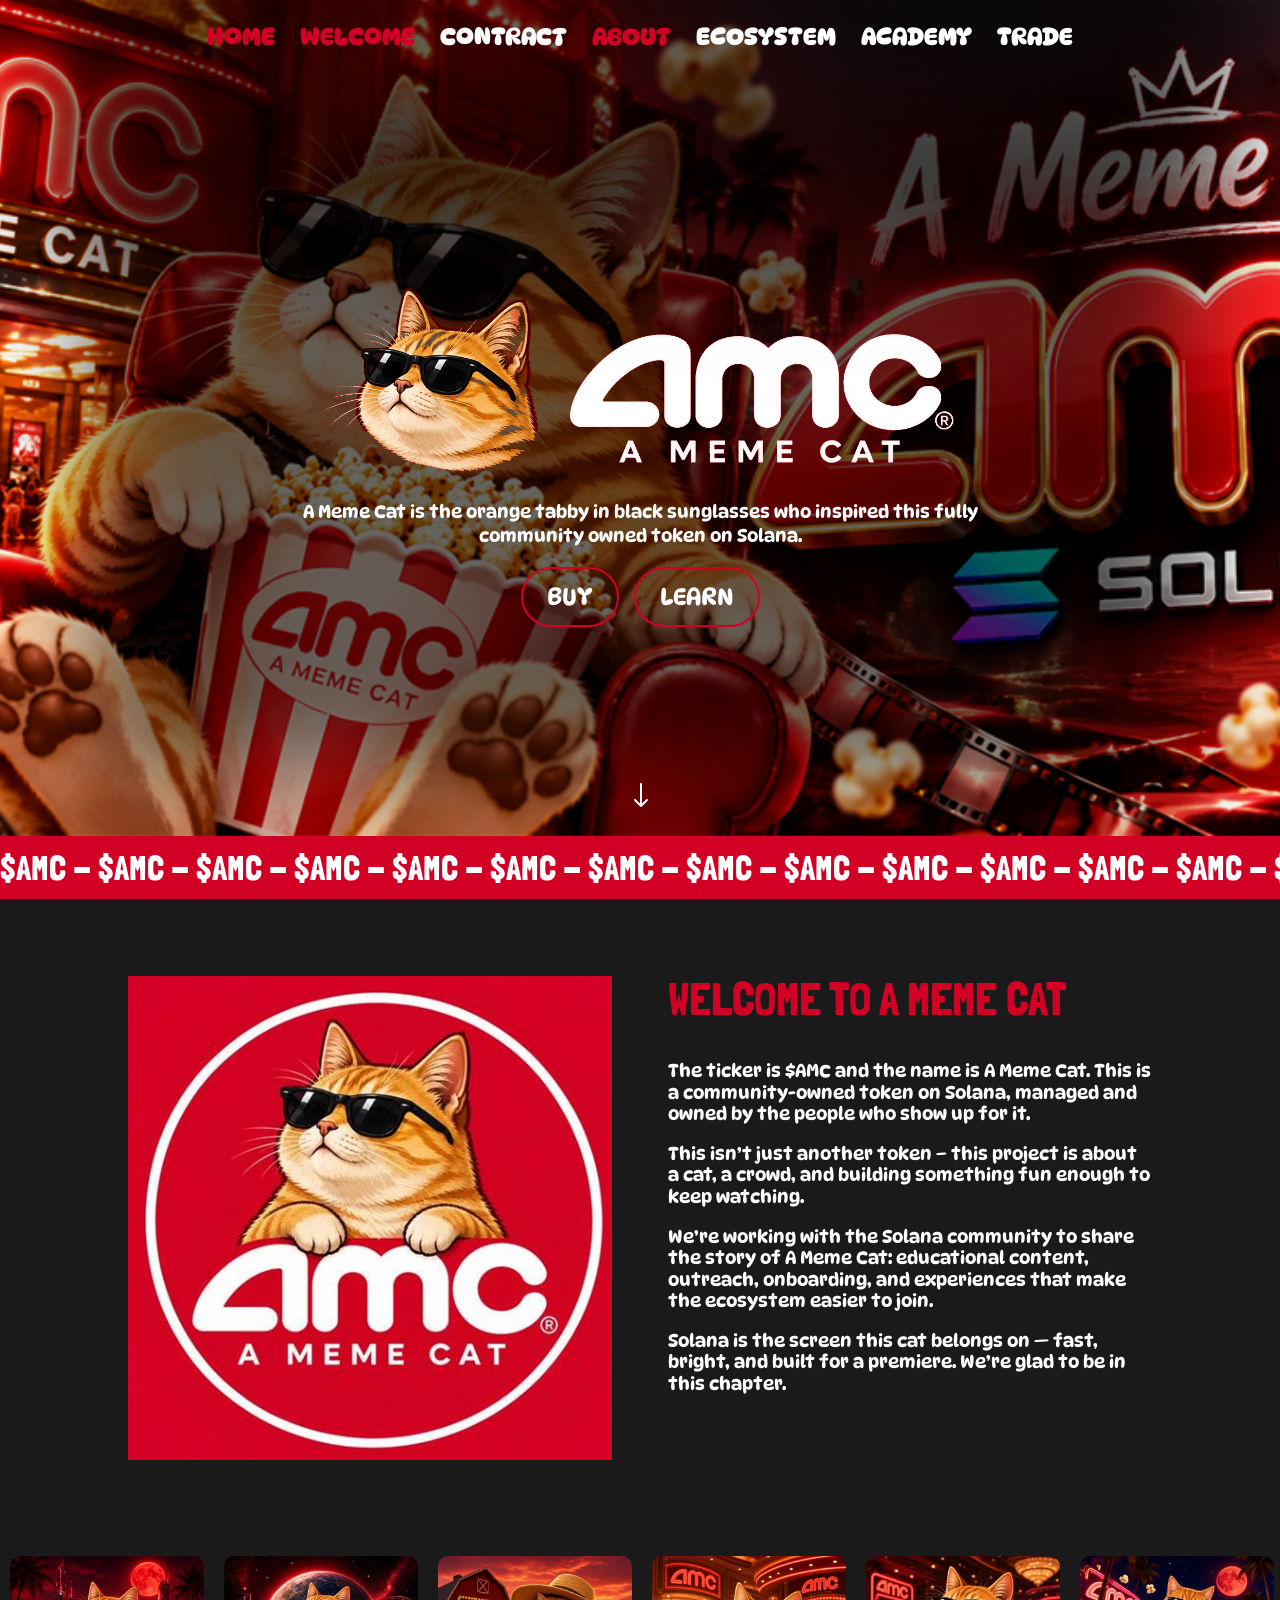
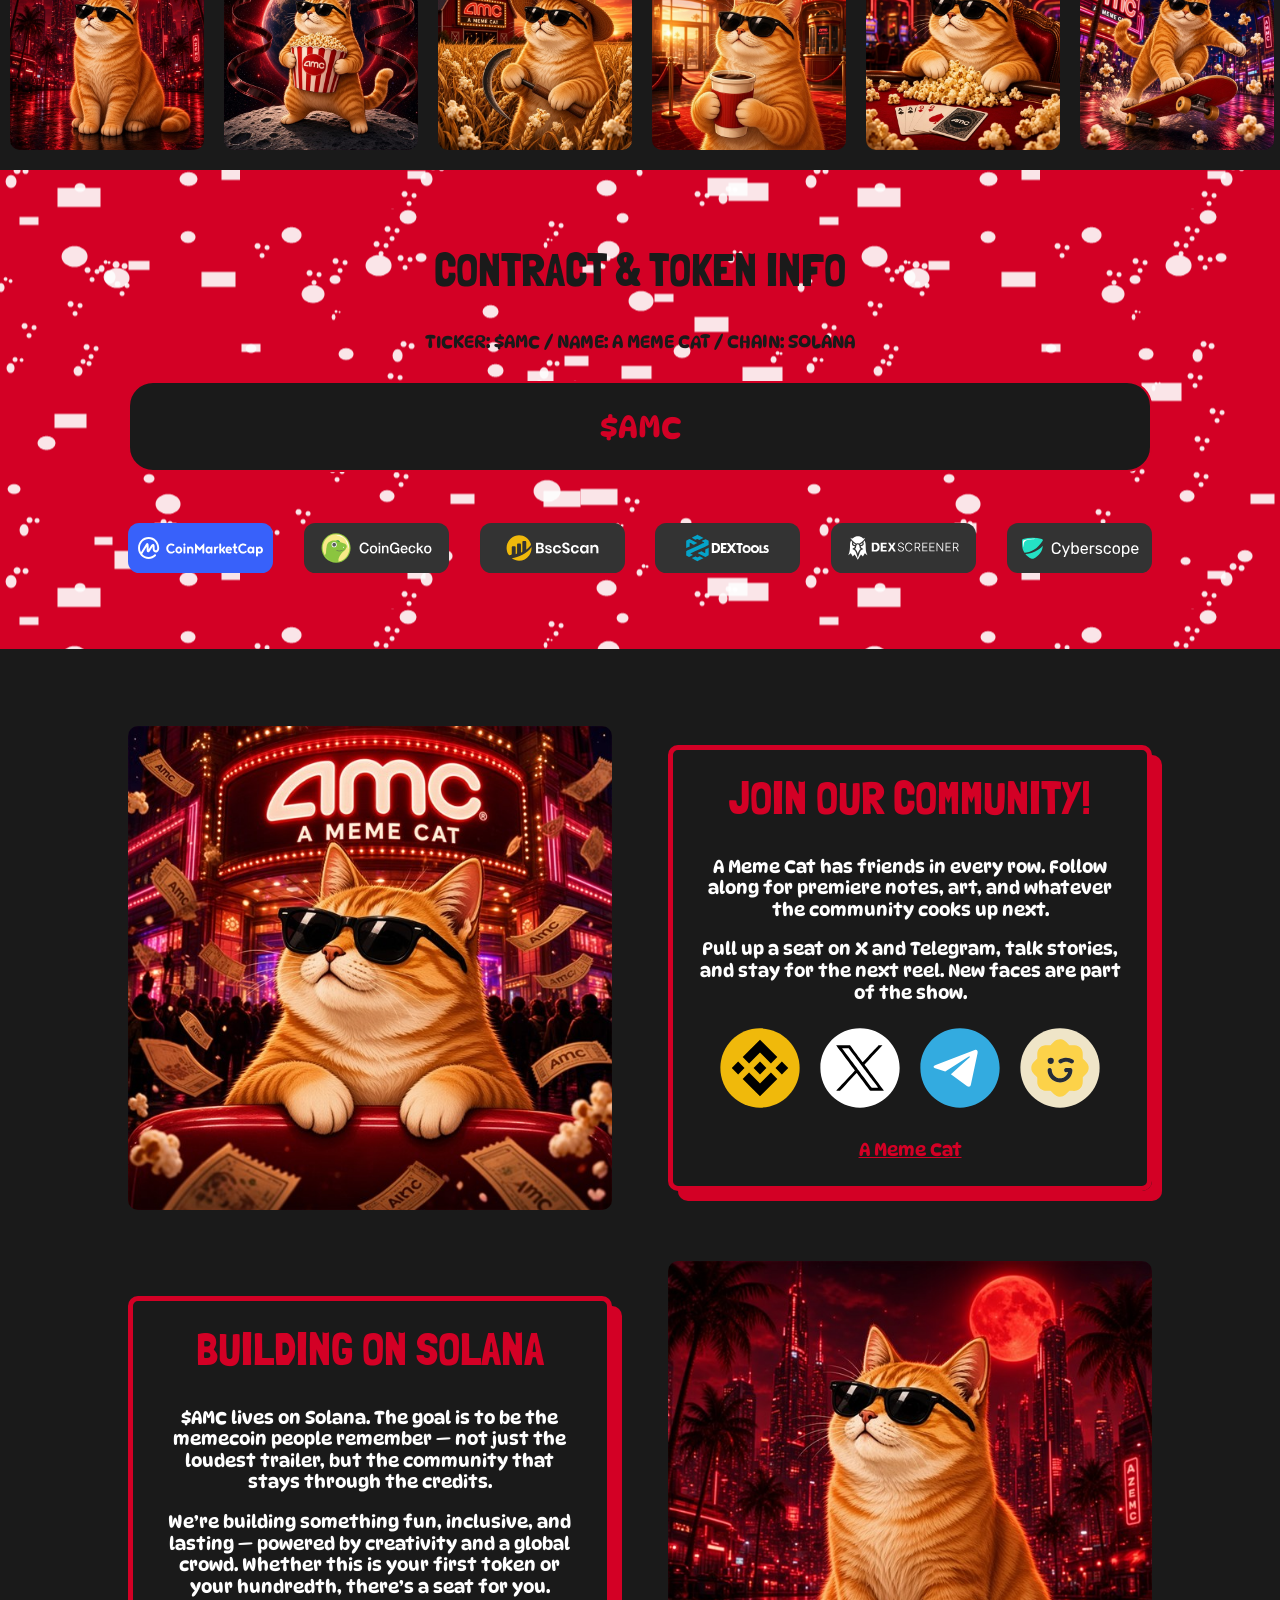
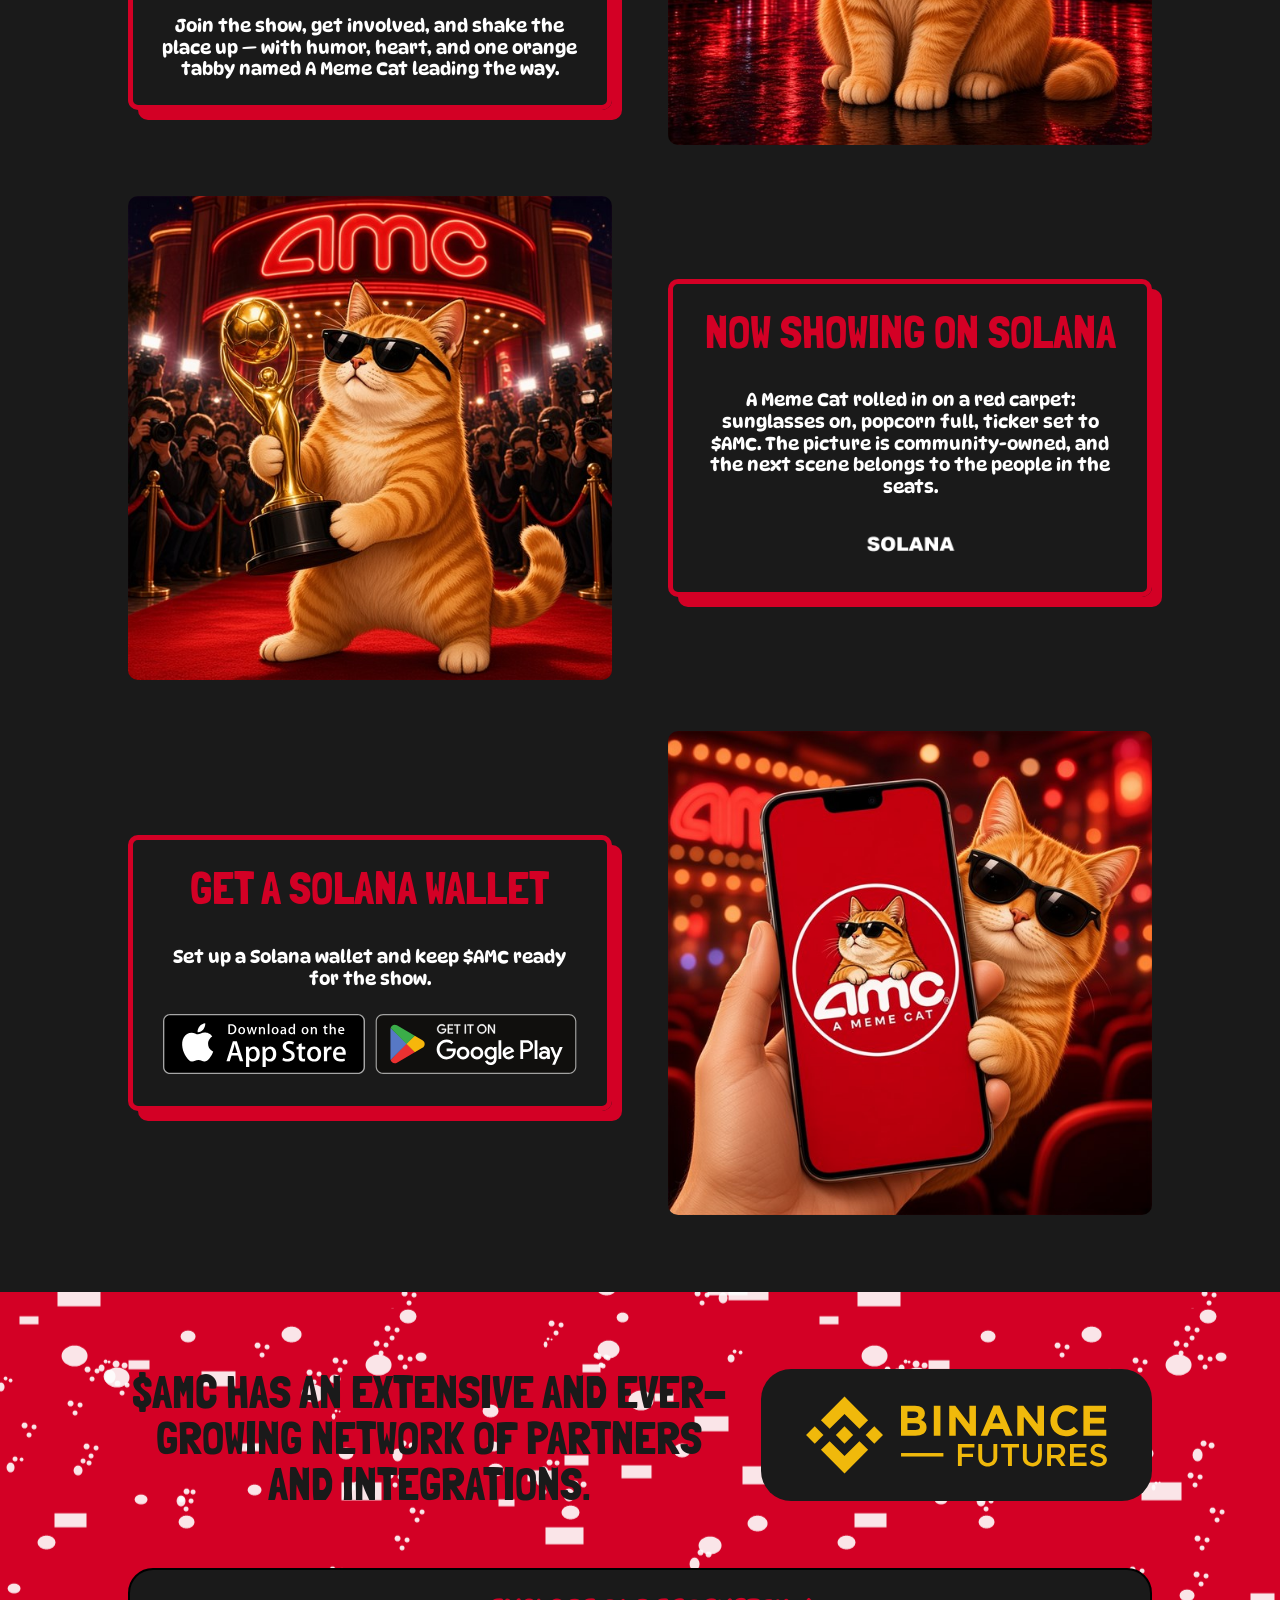
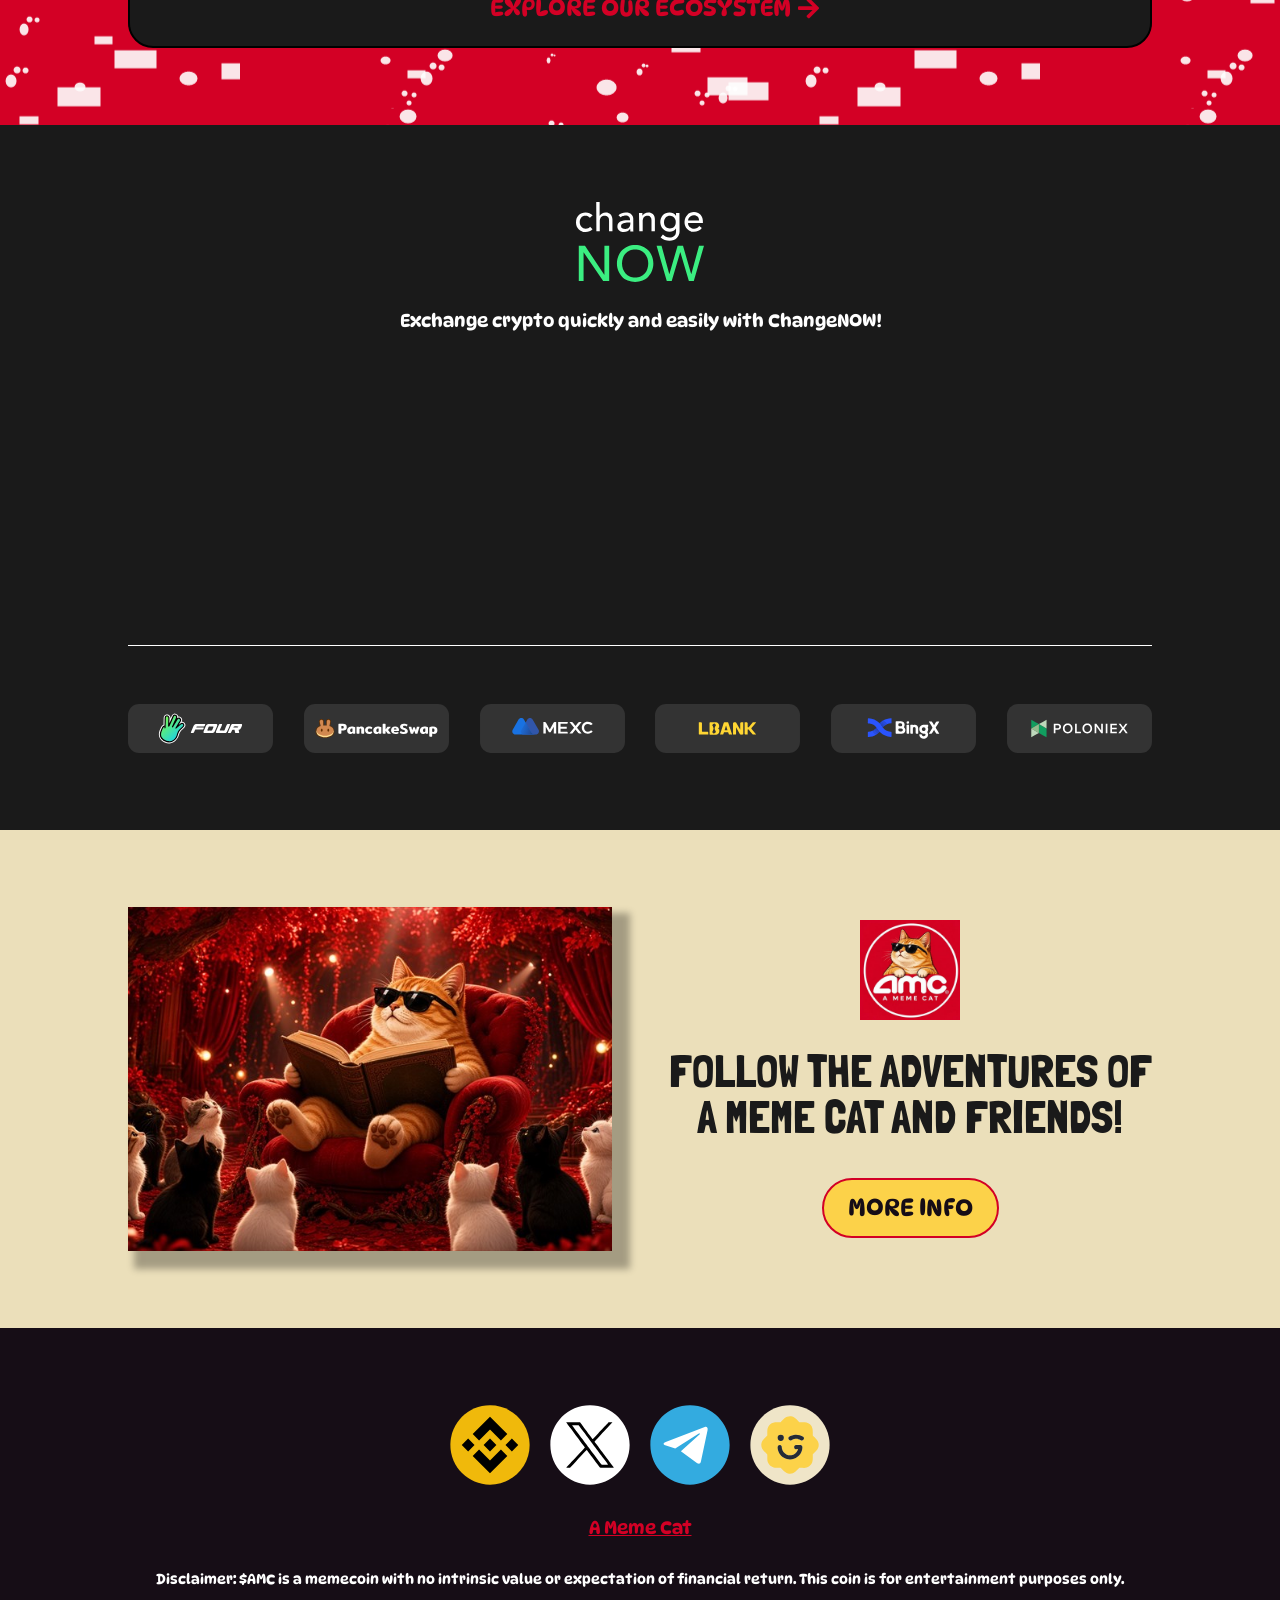
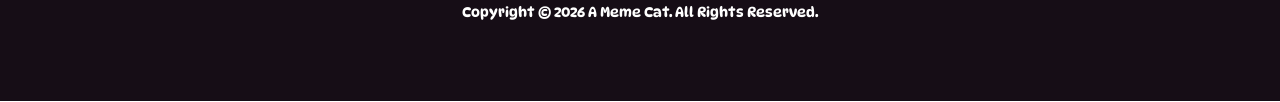
==== index.html @ ebb937b4 "init" ====
<!DOCTYPE html>
<html lang="en-US">
<head>
	<meta charset="UTF-8" />
<meta http-equiv="X-UA-Compatible" content="IE=edge">
	<link rel="pingback" href="https://firstbroccoli.com/xmlrpc.php" />

	<script type="text/javascript">
		document.documentElement.className = 'js';
	</script>
	
	<title>A Meme Cat | $AMC</title><link rel="stylesheet" href="./wp-content/cache/min/1/225ffd4697bfc59f4a7b1bc38393448a.css" media="all" data-minify="1" />
<style id="et-divi-open-sans-inline-css">/* Original: https://fonts.googleapis.com/css?family=Open+Sans:300italic,400italic,600italic,700italic,800italic,400,300,600,700,800&#038;subset=latin,latin-ext&#038;display=swap *//* User Agent: Mozilla/5.0 (Unknown; Linux x86_64) AppleWebKit/538.1 (KHTML, like Gecko) Safari/538.1 Daum/4.1 */@font-face {font-family: 'Open Sans';font-style: italic;font-weight: 300;font-stretch: normal;font-display: swap;src: url(./fonts.gstatic.com/s/opensans/v44/memQYaGs126MiZpBA-UFUIcVXSCEkx2cmqvXlWq8tWZ0Pw86hd0Rk5hkWV4exQ.ttf) format('truetype');}@font-face {font-family: 'Open Sans';font-style: italic;font-weight: 400;font-stretch: normal;font-display: swap;src: url(./fonts.gstatic.com/s/opensans/v44/memQYaGs126MiZpBA-UFUIcVXSCEkx2cmqvXlWq8tWZ0Pw86hd0Rk8ZkWV4exQ.ttf) format('truetype');}@font-face {font-family: 'Open Sans';font-style: italic;font-weight: 600;font-stretch: normal;font-display: swap;src: url(./fonts.gstatic.com/s/opensans/v44/memQYaGs126MiZpBA-UFUIcVXSCEkx2cmqvXlWq8tWZ0Pw86hd0RkxhjWV4exQ.ttf) format('truetype');}@font-face {font-family: 'Open Sans';font-style: italic;font-weight: 700;font-stretch: normal;font-display: swap;src: url(./fonts.gstatic.com/s/opensans/v44/memQYaGs126MiZpBA-UFUIcVXSCEkx2cmqvXlWq8tWZ0Pw86hd0RkyFjWV4exQ.ttf) format('truetype');}@font-face {font-family: 'Open Sans';font-style: italic;font-weight: 800;font-stretch: normal;font-display: swap;src: url(./fonts.gstatic.com/s/opensans/v44/memQYaGs126MiZpBA-UFUIcVXSCEkx2cmqvXlWq8tWZ0Pw86hd0Rk0ZjWV4exQ.ttf) format('truetype');}@font-face {font-family: 'Open Sans';font-style: normal;font-weight: 300;font-stretch: normal;font-display: swap;src: url(./fonts.gstatic.com/s/opensans/v44/memSYaGs126MiZpBA-UvWbX2vVnXBbObj2OVZyOOSr4dVJWUgsiH0B4uaVc.ttf) format('truetype');}@font-face {font-family: 'Open Sans';font-style: normal;font-weight: 400;font-stretch: normal;font-display: swap;src: url(./fonts.gstatic.com/s/opensans/v44/memSYaGs126MiZpBA-UvWbX2vVnXBbObj2OVZyOOSr4dVJWUgsjZ0B4uaVc.ttf) format('truetype');}@font-face {font-family: 'Open Sans';font-style: normal;font-weight: 600;font-stretch: normal;font-display: swap;src: url(./fonts.gstatic.com/s/opensans/v44/memSYaGs126MiZpBA-UvWbX2vVnXBbObj2OVZyOOSr4dVJWUgsgH1x4uaVc.ttf) format('truetype');}@font-face {font-family: 'Open Sans';font-style: normal;font-weight: 700;font-stretch: normal;font-display: swap;src: url(./fonts.gstatic.com/s/opensans/v44/memSYaGs126MiZpBA-UvWbX2vVnXBbObj2OVZyOOSr4dVJWUgsg-1x4uaVc.ttf) format('truetype');}@font-face {font-family: 'Open Sans';font-style: normal;font-weight: 800;font-stretch: normal;font-display: swap;src: url(./fonts.gstatic.com/s/opensans/v44/memSYaGs126MiZpBA-UvWbX2vVnXBbObj2OVZyOOSr4dVJWUgshZ1x4uaVc.ttf) format('truetype');}/* User Agent: Mozilla/5.0 (Windows NT 6.1; WOW64; rv:27.0) Gecko/20100101 Firefox/27.0 */@font-face {font-family: 'Open Sans';font-style: italic;font-weight: 300;font-stretch: normal;font-display: swap;src: url(./fonts.gstatic.com/s/opensans/v44/memQYaGs126MiZpBA-UFUIcVXSCEkx2cmqvXlWq8tWZ0Pw86hd0Rk5hkWV4exg.woff) format('woff');}@font-face {font-family: 'Open Sans';font-style: italic;font-weight: 400;font-stretch: normal;font-display: swap;src: url(./fonts.gstatic.com/s/opensans/v44/memQYaGs126MiZpBA-UFUIcVXSCEkx2cmqvXlWq8tWZ0Pw86hd0Rk8ZkWV4exg.woff) format('woff');}@font-face {font-family: 'Open Sans';font-style: italic;font-weight: 600;font-stretch: normal;font-display: swap;src: url(./fonts.gstatic.com/s/opensans/v44/memQYaGs126MiZpBA-UFUIcVXSCEkx2cmqvXlWq8tWZ0Pw86hd0RkxhjWV4exg.woff) format('woff');}@font-face {font-family: 'Open Sans';font-style: italic;font-weight: 700;font-stretch: normal;font-display: swap;src: url(./fonts.gstatic.com/s/opensans/v44/memQYaGs126MiZpBA-UFUIcVXSCEkx2cmqvXlWq8tWZ0Pw86hd0RkyFjWV4exg.woff) format('woff');}@font-face {font-family: 'Open Sans';font-style: italic;font-weight: 800;font-stretch: normal;font-display: swap;src: url(./fonts.gstatic.com/s/opensans/v44/memQYaGs126MiZpBA-UFUIcVXSCEkx2cmqvXlWq8tWZ0Pw86hd0Rk0ZjWV4exg.woff) format('woff');}@font-face {font-family: 'Open Sans';font-style: normal;font-weight: 300;font-stretch: normal;font-display: swap;src: url(./fonts.gstatic.com/s/opensans/v44/memSYaGs126MiZpBA-UvWbX2vVnXBbObj2OVZyOOSr4dVJWUgsiH0B4uaVQ.woff) format('woff');}@font-face {font-family: 'Open Sans';font-style: normal;font-weight: 400;font-stretch: normal;font-display: swap;src: url(./fonts.gstatic.com/s/opensans/v44/memSYaGs126MiZpBA-UvWbX2vVnXBbObj2OVZyOOSr4dVJWUgsjZ0B4uaVQ.woff) format('woff');}@font-face {font-family: 'Open Sans';font-style: normal;font-weight: 600;font-stretch: normal;font-display: swap;src: url(./fonts.gstatic.com/s/opensans/v44/memSYaGs126MiZpBA-UvWbX2vVnXBbObj2OVZyOOSr4dVJWUgsgH1x4uaVQ.woff) format('woff');}@font-face {font-family: 'Open Sans';font-style: normal;font-weight: 700;font-stretch: normal;font-display: swap;src: url(./fonts.gstatic.com/s/opensans/v44/memSYaGs126MiZpBA-UvWbX2vVnXBbObj2OVZyOOSr4dVJWUgsg-1x4uaVQ.woff) format('woff');}@font-face {font-family: 'Open Sans';font-style: normal;font-weight: 800;font-stretch: normal;font-display: swap;src: url(./fonts.gstatic.com/s/opensans/v44/memSYaGs126MiZpBA-UvWbX2vVnXBbObj2OVZyOOSr4dVJWUgshZ1x4uaVQ.woff) format('woff');}/* User Agent: Mozilla/5.0 (Windows NT 6.3; rv:39.0) Gecko/20100101 Firefox/39.0 */@font-face {font-family: 'Open Sans';font-style: italic;font-weight: 300;font-stretch: normal;font-display: swap;src: url(./fonts.gstatic.com/s/opensans/v44/memQYaGs126MiZpBA-UFUIcVXSCEkx2cmqvXlWq8tWZ0Pw86hd0Rk5hkWV4ewA.woff2) format('woff2');}@font-face {font-family: 'Open Sans';font-style: italic;font-weight: 400;font-stretch: normal;font-display: swap;src: url(./fonts.gstatic.com/s/opensans/v44/memQYaGs126MiZpBA-UFUIcVXSCEkx2cmqvXlWq8tWZ0Pw86hd0Rk8ZkWV4ewA.woff2) format('woff2');}@font-face {font-family: 'Open Sans';font-style: italic;font-weight: 600;font-stretch: normal;font-display: swap;src: url(./fonts.gstatic.com/s/opensans/v44/memQYaGs126MiZpBA-UFUIcVXSCEkx2cmqvXlWq8tWZ0Pw86hd0RkxhjWV4ewA.woff2) format('woff2');}@font-face {font-family: 'Open Sans';font-style: italic;font-weight: 700;font-stretch: normal;font-display: swap;src: url(./fonts.gstatic.com/s/opensans/v44/memQYaGs126MiZpBA-UFUIcVXSCEkx2cmqvXlWq8tWZ0Pw86hd0RkyFjWV4ewA.woff2) format('woff2');}@font-face {font-family: 'Open Sans';font-style: italic;font-weight: 800;font-stretch: normal;font-display: swap;src: url(./fonts.gstatic.com/s/opensans/v44/memQYaGs126MiZpBA-UFUIcVXSCEkx2cmqvXlWq8tWZ0Pw86hd0Rk0ZjWV4ewA.woff2) format('woff2');}@font-face {font-family: 'Open Sans';font-style: normal;font-weight: 300;font-stretch: normal;font-display: swap;src: url(./fonts.gstatic.com/s/opensans/v44/memSYaGs126MiZpBA-UvWbX2vVnXBbObj2OVZyOOSr4dVJWUgsiH0B4uaVI.woff2) format('woff2');}@font-face {font-family: 'Open Sans';font-style: normal;font-weight: 400;font-stretch: normal;font-display: swap;src: url(./fonts.gstatic.com/s/opensans/v44/memSYaGs126MiZpBA-UvWbX2vVnXBbObj2OVZyOOSr4dVJWUgsjZ0B4uaVI.woff2) format('woff2');}@font-face {font-family: 'Open Sans';font-style: normal;font-weight: 600;font-stretch: normal;font-display: swap;src: url(./fonts.gstatic.com/s/opensans/v44/memSYaGs126MiZpBA-UvWbX2vVnXBbObj2OVZyOOSr4dVJWUgsgH1x4uaVI.woff2) format('woff2');}@font-face {font-family: 'Open Sans';font-style: normal;font-weight: 700;font-stretch: normal;font-display: swap;src: url(./fonts.gstatic.com/s/opensans/v44/memSYaGs126MiZpBA-UvWbX2vVnXBbObj2OVZyOOSr4dVJWUgsg-1x4uaVI.woff2) format('woff2');}@font-face {font-family: 'Open Sans';font-style: normal;font-weight: 800;font-stretch: normal;font-display: swap;src: url(./fonts.gstatic.com/s/opensans/v44/memSYaGs126MiZpBA-UvWbX2vVnXBbObj2OVZyOOSr4dVJWUgshZ1x4uaVI.woff2) format('woff2');}</style><style id="et-builder-googlefonts-cached-inline">/* Original: https://fonts.googleapis.com/css?family=Open+Sans:300,regular,500,600,700,800,300italic,italic,500italic,600italic,700italic,800italic|DynaPuff:regular,500,600,700|Londrina+Solid:100,300,regular,900&#038;subset=latin,latin-ext&#038;display=swap *//* User Agent: Mozilla/5.0 (Unknown; Linux x86_64) AppleWebKit/538.1 (KHTML, like Gecko) Safari/538.1 Daum/4.1 */@font-face {font-family: 'DynaPuff';font-style: normal;font-weight: 400;font-stretch: normal;font-display: swap;src: url(./fonts.gstatic.com/s/dynapuff/v9/z7N5dRvsZDIVHbYPMhZJ3HQ83UaSu4uhr7-ZFeoYkgAr1x8RSxYu2YHhTQ.ttf) format('truetype');}@font-face {font-family: 'DynaPuff';font-style: normal;font-weight: 500;font-stretch: normal;font-display: swap;src: url(./fonts.gstatic.com/s/dynapuff/v9/z7N5dRvsZDIVHbYPMhZJ3HQ83UaSu4uhr7-ZFeoYkgAr1x8RSyQu2YHhTQ.ttf) format('truetype');}@font-face {font-family: 'DynaPuff';font-style: normal;font-weight: 600;font-stretch: normal;font-display: swap;src: url(./fonts.gstatic.com/s/dynapuff/v9/z7N5dRvsZDIVHbYPMhZJ3HQ83UaSu4uhr7-ZFeoYkgAr1x8RS8gp2YHhTQ.ttf) format('truetype');}@font-face {font-family: 'DynaPuff';font-style: normal;font-weight: 700;font-stretch: normal;font-display: swap;src: url(./fonts.gstatic.com/s/dynapuff/v9/z7N5dRvsZDIVHbYPMhZJ3HQ83UaSu4uhr7-ZFeoYkgAr1x8RS_Ep2YHhTQ.ttf) format('truetype');}@font-face {font-family: 'Londrina Solid';font-style: normal;font-weight: 100;font-display: swap;src: url(./fonts.gstatic.com/s/londrinasolid/v19/flUjRq6sw40kQEJxWNgkLuudGfs9GBEUtQ.ttf) format('truetype');}@font-face {font-family: 'Londrina Solid';font-style: normal;font-weight: 300;font-display: swap;src: url(./fonts.gstatic.com/s/londrinasolid/v19/flUiRq6sw40kQEJxWNgkLuudGfv1CgYzlZk.ttf) format('truetype');}@font-face {font-family: 'Londrina Solid';font-style: normal;font-weight: 400;font-display: swap;src: url(./fonts.gstatic.com/s/londrinasolid/v19/flUhRq6sw40kQEJxWNgkLuudGfNeKBY.ttf) format('truetype');}@font-face {font-family: 'Londrina Solid';font-style: normal;font-weight: 900;font-display: swap;src: url(./fonts.gstatic.com/s/londrinasolid/v19/flUiRq6sw40kQEJxWNgkLuudGfvdDwYzlZk.ttf) format('truetype');}@font-face {font-family: 'Open Sans';font-style: italic;font-weight: 300;font-stretch: normal;font-display: swap;src: url(./fonts.gstatic.com/s/opensans/v44/memQYaGs126MiZpBA-UFUIcVXSCEkx2cmqvXlWq8tWZ0Pw86hd0Rk5hkWV4exQ.ttf) format('truetype');}@font-face {font-family: 'Open Sans';font-style: italic;font-weight: 400;font-stretch: normal;font-display: swap;src: url(./fonts.gstatic.com/s/opensans/v44/memQYaGs126MiZpBA-UFUIcVXSCEkx2cmqvXlWq8tWZ0Pw86hd0Rk8ZkWV4exQ.ttf) format('truetype');}@font-face {font-family: 'Open Sans';font-style: italic;font-weight: 500;font-stretch: normal;font-display: swap;src: url(./fonts.gstatic.com/s/opensans/v44/memQYaGs126MiZpBA-UFUIcVXSCEkx2cmqvXlWq8tWZ0Pw86hd0Rk_RkWV4exQ.ttf) format('truetype');}@font-face {font-family: 'Open Sans';font-style: italic;font-weight: 600;font-stretch: normal;font-display: swap;src: url(./fonts.gstatic.com/s/opensans/v44/memQYaGs126MiZpBA-UFUIcVXSCEkx2cmqvXlWq8tWZ0Pw86hd0RkxhjWV4exQ.ttf) format('truetype');}@font-face {font-family: 'Open Sans';font-style: italic;font-weight: 700;font-stretch: normal;font-display: swap;src: url(./fonts.gstatic.com/s/opensans/v44/memQYaGs126MiZpBA-UFUIcVXSCEkx2cmqvXlWq8tWZ0Pw86hd0RkyFjWV4exQ.ttf) format('truetype');}@font-face {font-family: 'Open Sans';font-style: italic;font-weight: 800;font-stretch: normal;font-display: swap;src: url(./fonts.gstatic.com/s/opensans/v44/memQYaGs126MiZpBA-UFUIcVXSCEkx2cmqvXlWq8tWZ0Pw86hd0Rk0ZjWV4exQ.ttf) format('truetype');}@font-face {font-family: 'Open Sans';font-style: normal;font-weight: 300;font-stretch: normal;font-display: swap;src: url(./fonts.gstatic.com/s/opensans/v44/memSYaGs126MiZpBA-UvWbX2vVnXBbObj2OVZyOOSr4dVJWUgsiH0B4uaVc.ttf) format('truetype');}@font-face {font-family: 'Open Sans';font-style: normal;font-weight: 400;font-stretch: normal;font-display: swap;src: url(./fonts.gstatic.com/s/opensans/v44/memSYaGs126MiZpBA-UvWbX2vVnXBbObj2OVZyOOSr4dVJWUgsjZ0B4uaVc.ttf) format('truetype');}@font-face {font-family: 'Open Sans';font-style: normal;font-weight: 500;font-stretch: normal;font-display: swap;src: url(./fonts.gstatic.com/s/opensans/v44/memSYaGs126MiZpBA-UvWbX2vVnXBbObj2OVZyOOSr4dVJWUgsjr0B4uaVc.ttf) format('truetype');}@font-face {font-family: 'Open Sans';font-style: normal;font-weight: 600;font-stretch: normal;font-display: swap;src: url(./fonts.gstatic.com/s/opensans/v44/memSYaGs126MiZpBA-UvWbX2vVnXBbObj2OVZyOOSr4dVJWUgsgH1x4uaVc.ttf) format('truetype');}@font-face {font-family: 'Open Sans';font-style: normal;font-weight: 700;font-stretch: normal;font-display: swap;src: url(./fonts.gstatic.com/s/opensans/v44/memSYaGs126MiZpBA-UvWbX2vVnXBbObj2OVZyOOSr4dVJWUgsg-1x4uaVc.ttf) format('truetype');}@font-face {font-family: 'Open Sans';font-style: normal;font-weight: 800;font-stretch: normal;font-display: swap;src: url(./fonts.gstatic.com/s/opensans/v44/memSYaGs126MiZpBA-UvWbX2vVnXBbObj2OVZyOOSr4dVJWUgshZ1x4uaVc.ttf) format('truetype');}/* User Agent: Mozilla/5.0 (Windows NT 6.1; WOW64; rv:27.0) Gecko/20100101 Firefox/27.0 */@font-face {font-family: 'DynaPuff';font-style: normal;font-weight: 400;font-stretch: normal;font-display: swap;src: url(./fonts.gstatic.com/s/dynapuff/v9/z7N5dRvsZDIVHbYPMhZJ3HQ83UaSu4uhr7-ZFeoYkgAr1x8RSxYu2YHhTg.woff) format('woff');}@font-face {font-family: 'DynaPuff';font-style: normal;font-weight: 500;font-stretch: normal;font-display: swap;src: url(./fonts.gstatic.com/s/dynapuff/v9/z7N5dRvsZDIVHbYPMhZJ3HQ83UaSu4uhr7-ZFeoYkgAr1x8RSyQu2YHhTg.woff) format('woff');}@font-face {font-family: 'DynaPuff';font-style: normal;font-weight: 600;font-stretch: normal;font-display: swap;src: url(./fonts.gstatic.com/s/dynapuff/v9/z7N5dRvsZDIVHbYPMhZJ3HQ83UaSu4uhr7-ZFeoYkgAr1x8RS8gp2YHhTg.woff) format('woff');}@font-face {font-family: 'DynaPuff';font-style: normal;font-weight: 700;font-stretch: normal;font-display: swap;src: url(./fonts.gstatic.com/s/dynapuff/v9/z7N5dRvsZDIVHbYPMhZJ3HQ83UaSu4uhr7-ZFeoYkgAr1x8RS_Ep2YHhTg.woff) format('woff');}@font-face {font-family: 'Londrina Solid';font-style: normal;font-weight: 100;font-display: swap;src: url(./fonts.gstatic.com/s/londrinasolid/v19/flUjRq6sw40kQEJxWNgkLuudGfs9GBEUtg.woff) format('woff');}@font-face {font-family: 'Londrina Solid';font-style: normal;font-weight: 300;font-display: swap;src: url(./fonts.gstatic.com/s/londrinasolid/v19/flUiRq6sw40kQEJxWNgkLuudGfv1CgYzlZo.woff) format('woff');}@font-face {font-family: 'Londrina Solid';font-style: normal;font-weight: 400;font-display: swap;src: url(./fonts.gstatic.com/s/londrinasolid/v19/flUhRq6sw40kQEJxWNgkLuudGfNeKBU.woff) format('woff');}@font-face {font-family: 'Londrina Solid';font-style: normal;font-weight: 900;font-display: swap;src: url(./fonts.gstatic.com/s/londrinasolid/v19/flUiRq6sw40kQEJxWNgkLuudGfvdDwYzlZo.woff) format('woff');}@font-face {font-family: 'Open Sans';font-style: italic;font-weight: 300;font-stretch: normal;font-display: swap;src: url(./fonts.gstatic.com/s/opensans/v44/memQYaGs126MiZpBA-UFUIcVXSCEkx2cmqvXlWq8tWZ0Pw86hd0Rk5hkWV4exg.woff) format('woff');}@font-face {font-family: 'Open Sans';font-style: italic;font-weight: 400;font-stretch: normal;font-display: swap;src: url(./fonts.gstatic.com/s/opensans/v44/memQYaGs126MiZpBA-UFUIcVXSCEkx2cmqvXlWq8tWZ0Pw86hd0Rk8ZkWV4exg.woff) format('woff');}@font-face {font-family: 'Open Sans';font-style: italic;font-weight: 500;font-stretch: normal;font-display: swap;src: url(./fonts.gstatic.com/s/opensans/v44/memQYaGs126MiZpBA-UFUIcVXSCEkx2cmqvXlWq8tWZ0Pw86hd0Rk_RkWV4exg.woff) format('woff');}@font-face {font-family: 'Open Sans';font-style: italic;font-weight: 600;font-stretch: normal;font-display: swap;src: url(./fonts.gstatic.com/s/opensans/v44/memQYaGs126MiZpBA-UFUIcVXSCEkx2cmqvXlWq8tWZ0Pw86hd0RkxhjWV4exg.woff) format('woff');}@font-face {font-family: 'Open Sans';font-style: italic;font-weight: 700;font-stretch: normal;font-display: swap;src: url(./fonts.gstatic.com/s/opensans/v44/memQYaGs126MiZpBA-UFUIcVXSCEkx2cmqvXlWq8tWZ0Pw86hd0RkyFjWV4exg.woff) format('woff');}@font-face {font-family: 'Open Sans';font-style: italic;font-weight: 800;font-stretch: normal;font-display: swap;src: url(./fonts.gstatic.com/s/opensans/v44/memQYaGs126MiZpBA-UFUIcVXSCEkx2cmqvXlWq8tWZ0Pw86hd0Rk0ZjWV4exg.woff) format('woff');}@font-face {font-family: 'Open Sans';font-style: normal;font-weight: 300;font-stretch: normal;font-display: swap;src: url(./fonts.gstatic.com/s/opensans/v44/memSYaGs126MiZpBA-UvWbX2vVnXBbObj2OVZyOOSr4dVJWUgsiH0B4uaVQ.woff) format('woff');}@font-face {font-family: 'Open Sans';font-style: normal;font-weight: 400;font-stretch: normal;font-display: swap;src: url(./fonts.gstatic.com/s/opensans/v44/memSYaGs126MiZpBA-UvWbX2vVnXBbObj2OVZyOOSr4dVJWUgsjZ0B4uaVQ.woff) format('woff');}@font-face {font-family: 'Open Sans';font-style: normal;font-weight: 500;font-stretch: normal;font-display: swap;src: url(./fonts.gstatic.com/s/opensans/v44/memSYaGs126MiZpBA-UvWbX2vVnXBbObj2OVZyOOSr4dVJWUgsjr0B4uaVQ.woff) format('woff');}@font-face {font-family: 'Open Sans';font-style: normal;font-weight: 600;font-stretch: normal;font-display: swap;src: url(./fonts.gstatic.com/s/opensans/v44/memSYaGs126MiZpBA-UvWbX2vVnXBbObj2OVZyOOSr4dVJWUgsgH1x4uaVQ.woff) format('woff');}@font-face {font-family: 'Open Sans';font-style: normal;font-weight: 700;font-stretch: normal;font-display: swap;src: url(./fonts.gstatic.com/s/opensans/v44/memSYaGs126MiZpBA-UvWbX2vVnXBbObj2OVZyOOSr4dVJWUgsg-1x4uaVQ.woff) format('woff');}@font-face {font-family: 'Open Sans';font-style: normal;font-weight: 800;font-stretch: normal;font-display: swap;src: url(./fonts.gstatic.com/s/opensans/v44/memSYaGs126MiZpBA-UvWbX2vVnXBbObj2OVZyOOSr4dVJWUgshZ1x4uaVQ.woff) format('woff');}/* User Agent: Mozilla/5.0 (Windows NT 6.3; rv:39.0) Gecko/20100101 Firefox/39.0 */@font-face {font-family: 'DynaPuff';font-style: normal;font-weight: 400;font-stretch: normal;font-display: swap;src: url(./fonts.gstatic.com/s/dynapuff/v9/z7N5dRvsZDIVHbYPMhZJ3HQ83UaSu4uhr7-ZFeoYkgAr1x8RSxYu2YHhSA.woff2) format('woff2');}@font-face {font-family: 'DynaPuff';font-style: normal;font-weight: 500;font-stretch: normal;font-display: swap;src: url(./fonts.gstatic.com/s/dynapuff/v9/z7N5dRvsZDIVHbYPMhZJ3HQ83UaSu4uhr7-ZFeoYkgAr1x8RSyQu2YHhSA.woff2) format('woff2');}@font-face {font-family: 'DynaPuff';font-style: normal;font-weight: 600;font-stretch: normal;font-display: swap;src: url(./fonts.gstatic.com/s/dynapuff/v9/z7N5dRvsZDIVHbYPMhZJ3HQ83UaSu4uhr7-ZFeoYkgAr1x8RS8gp2YHhSA.woff2) format('woff2');}@font-face {font-family: 'DynaPuff';font-style: normal;font-weight: 700;font-stretch: normal;font-display: swap;src: url(./fonts.gstatic.com/s/dynapuff/v9/z7N5dRvsZDIVHbYPMhZJ3HQ83UaSu4uhr7-ZFeoYkgAr1x8RS_Ep2YHhSA.woff2) format('woff2');}@font-face {font-family: 'Londrina Solid';font-style: normal;font-weight: 100;font-display: swap;src: url(./fonts.gstatic.com/s/londrinasolid/v19/flUjRq6sw40kQEJxWNgkLuudGfs9GBEUsA.woff2) format('woff2');}@font-face {font-family: 'Londrina Solid';font-style: normal;font-weight: 300;font-display: swap;src: url(./fonts.gstatic.com/s/londrinasolid/v19/flUiRq6sw40kQEJxWNgkLuudGfv1CgYzlZw.woff2) format('woff2');}@font-face {font-family: 'Londrina Solid';font-style: normal;font-weight: 400;font-display: swap;src: url(./fonts.gstatic.com/s/londrinasolid/v19/flUhRq6sw40kQEJxWNgkLuudGfNeKBM.woff2) format('woff2');}@font-face {font-family: 'Londrina Solid';font-style: normal;font-weight: 900;font-display: swap;src: url(./fonts.gstatic.com/s/londrinasolid/v19/flUiRq6sw40kQEJxWNgkLuudGfvdDwYzlZw.woff2) format('woff2');}@font-face {font-family: 'Open Sans';font-style: italic;font-weight: 300;font-stretch: normal;font-display: swap;src: url(./fonts.gstatic.com/s/opensans/v44/memQYaGs126MiZpBA-UFUIcVXSCEkx2cmqvXlWq8tWZ0Pw86hd0Rk5hkWV4ewA.woff2) format('woff2');}@font-face {font-family: 'Open Sans';font-style: italic;font-weight: 400;font-stretch: normal;font-display: swap;src: url(./fonts.gstatic.com/s/opensans/v44/memQYaGs126MiZpBA-UFUIcVXSCEkx2cmqvXlWq8tWZ0Pw86hd0Rk8ZkWV4ewA.woff2) format('woff2');}@font-face {font-family: 'Open Sans';font-style: italic;font-weight: 500;font-stretch: normal;font-display: swap;src: url(./fonts.gstatic.com/s/opensans/v44/memQYaGs126MiZpBA-UFUIcVXSCEkx2cmqvXlWq8tWZ0Pw86hd0Rk_RkWV4ewA.woff2) format('woff2');}@font-face {font-family: 'Open Sans';font-style: italic;font-weight: 600;font-stretch: normal;font-display: swap;src: url(./fonts.gstatic.com/s/opensans/v44/memQYaGs126MiZpBA-UFUIcVXSCEkx2cmqvXlWq8tWZ0Pw86hd0RkxhjWV4ewA.woff2) format('woff2');}@font-face {font-family: 'Open Sans';font-style: italic;font-weight: 700;font-stretch: normal;font-display: swap;src: url(./fonts.gstatic.com/s/opensans/v44/memQYaGs126MiZpBA-UFUIcVXSCEkx2cmqvXlWq8tWZ0Pw86hd0RkyFjWV4ewA.woff2) format('woff2');}@font-face {font-family: 'Open Sans';font-style: italic;font-weight: 800;font-stretch: normal;font-display: swap;src: url(./fonts.gstatic.com/s/opensans/v44/memQYaGs126MiZpBA-UFUIcVXSCEkx2cmqvXlWq8tWZ0Pw86hd0Rk0ZjWV4ewA.woff2) format('woff2');}@font-face {font-family: 'Open Sans';font-style: normal;font-weight: 300;font-stretch: normal;font-display: swap;src: url(./fonts.gstatic.com/s/opensans/v44/memSYaGs126MiZpBA-UvWbX2vVnXBbObj2OVZyOOSr4dVJWUgsiH0B4uaVI.woff2) format('woff2');}@font-face {font-family: 'Open Sans';font-style: normal;font-weight: 400;font-stretch: normal;font-display: swap;src: url(./fonts.gstatic.com/s/opensans/v44/memSYaGs126MiZpBA-UvWbX2vVnXBbObj2OVZyOOSr4dVJWUgsjZ0B4uaVI.woff2) format('woff2');}@font-face {font-family: 'Open Sans';font-style: normal;font-weight: 500;font-stretch: normal;font-display: swap;src: url(./fonts.gstatic.com/s/opensans/v44/memSYaGs126MiZpBA-UvWbX2vVnXBbObj2OVZyOOSr4dVJWUgsjr0B4uaVI.woff2) format('woff2');}@font-face {font-family: 'Open Sans';font-style: normal;font-weight: 600;font-stretch: normal;font-display: swap;src: url(./fonts.gstatic.com/s/opensans/v44/memSYaGs126MiZpBA-UvWbX2vVnXBbObj2OVZyOOSr4dVJWUgsgH1x4uaVI.woff2) format('woff2');}@font-face {font-family: 'Open Sans';font-style: normal;font-weight: 700;font-stretch: normal;font-display: swap;src: url(./fonts.gstatic.com/s/opensans/v44/memSYaGs126MiZpBA-UvWbX2vVnXBbObj2OVZyOOSr4dVJWUgsg-1x4uaVI.woff2) format('woff2');}@font-face {font-family: 'Open Sans';font-style: normal;font-weight: 800;font-stretch: normal;font-display: swap;src: url(./fonts.gstatic.com/s/opensans/v44/memSYaGs126MiZpBA-UvWbX2vVnXBbObj2OVZyOOSr4dVJWUgshZ1x4uaVI.woff2) format('woff2');}</style><meta name='robots' content='max-image-preview:large' />
<script type="text/javascript">
			let jqueryParams=[],jQuery=function(r){return jqueryParams=[...jqueryParams,r],jQuery},$=function(r){return jqueryParams=[...jqueryParams,r],$};window.jQuery=jQuery,window.$=jQuery;let customHeadScripts=!1;jQuery.fn=jQuery.prototype={},$.fn=jQuery.prototype={},jQuery.noConflict=function(r){if(window.jQuery)return jQuery=window.jQuery,$=window.jQuery,customHeadScripts=!0,jQuery.noConflict},jQuery.ready=function(r){jqueryParams=[...jqueryParams,r]},$.ready=function(r){jqueryParams=[...jqueryParams,r]},jQuery.load=function(r){jqueryParams=[...jqueryParams,r]},$.load=function(r){jqueryParams=[...jqueryParams,r]},jQuery.fn.ready=function(r){jqueryParams=[...jqueryParams,r]},$.fn.ready=function(r){jqueryParams=[...jqueryParams,r]};</script>
<link rel="alternate" type="application/rss+xml" title="firstbroccoli.com &raquo; Feed" href="https://firstbroccoli.com/feed/" />
<link rel="alternate" type="application/rss+xml" title="firstbroccoli.com &raquo; Comments Feed" href="https://firstbroccoli.com/comments/feed/" />
<meta content="Divi v.4.27.4" name="generator"/><style id='wp-emoji-styles-inline-css' type='text/css'>

	img.wp-smiley, img.emoji {
		display: inline !important;
		border: none !important;
		box-shadow: none !important;
		height: 1em !important;
		width: 1em !important;
		margin: 0 0.07em !important;
		vertical-align: -0.1em !important;
		background: none !important;
		padding: 0 !important;
	}
</style>
<style id='wp-block-library-theme-inline-css' type='text/css'>
.wp-block-audio :where(figcaption){color:#555;font-size:13px;text-align:center}.is-dark-theme .wp-block-audio :where(figcaption){color:#ffffffa6}.wp-block-audio{margin:0 0 1em}.wp-block-code{border:1px solid #ccc;border-radius:4px;font-family:Menlo,Consolas,monaco,monospace;padding:.8em 1em}.wp-block-embed :where(figcaption){color:#555;font-size:13px;text-align:center}.is-dark-theme .wp-block-embed :where(figcaption){color:#ffffffa6}.wp-block-embed{margin:0 0 1em}.blocks-gallery-caption{color:#555;font-size:13px;text-align:center}.is-dark-theme .blocks-gallery-caption{color:#ffffffa6}:root :where(.wp-block-image figcaption){color:#555;font-size:13px;text-align:center}.is-dark-theme :root :where(.wp-block-image figcaption){color:#ffffffa6}.wp-block-image{margin:0 0 1em}.wp-block-pullquote{border-bottom:4px solid;border-top:4px solid;color:currentColor;margin-bottom:1.75em}.wp-block-pullquote cite,.wp-block-pullquote footer,.wp-block-pullquote__citation{color:currentColor;font-size:.8125em;font-style:normal;text-transform:uppercase}.wp-block-quote{border-left:.25em solid;margin:0 0 1.75em;padding-left:1em}.wp-block-quote cite,.wp-block-quote footer{color:currentColor;font-size:.8125em;font-style:normal;position:relative}.wp-block-quote:where(.has-text-align-right){border-left:none;border-right:.25em solid;padding-left:0;padding-right:1em}.wp-block-quote:where(.has-text-align-center){border:none;padding-left:0}.wp-block-quote.is-large,.wp-block-quote.is-style-large,.wp-block-quote:where(.is-style-plain){border:none}.wp-block-search .wp-block-search__label{font-weight:700}.wp-block-search__button{border:1px solid #ccc;padding:.375em .625em}:where(.wp-block-group.has-background){padding:1.25em 2.375em}.wp-block-separator.has-css-opacity{opacity:.4}.wp-block-separator{border:none;border-bottom:2px solid;margin-left:auto;margin-right:auto}.wp-block-separator.has-alpha-channel-opacity{opacity:1}.wp-block-separator:not(.is-style-wide):not(.is-style-dots){width:100px}.wp-block-separator.has-background:not(.is-style-dots){border-bottom:none;height:1px}.wp-block-separator.has-background:not(.is-style-wide):not(.is-style-dots){height:2px}.wp-block-table{margin:0 0 1em}.wp-block-table td,.wp-block-table th{word-break:normal}.wp-block-table :where(figcaption){color:#555;font-size:13px;text-align:center}.is-dark-theme .wp-block-table :where(figcaption){color:#ffffffa6}.wp-block-video :where(figcaption){color:#555;font-size:13px;text-align:center}.is-dark-theme .wp-block-video :where(figcaption){color:#ffffffa6}.wp-block-video{margin:0 0 1em}:root :where(.wp-block-template-part.has-background){margin-bottom:0;margin-top:0;padding:1.25em 2.375em}
</style>
<style id='global-styles-inline-css' type='text/css'>
:root{--wp--preset--aspect-ratio--square: 1;--wp--preset--aspect-ratio--4-3: 4/3;--wp--preset--aspect-ratio--3-4: 3/4;--wp--preset--aspect-ratio--3-2: 3/2;--wp--preset--aspect-ratio--2-3: 2/3;--wp--preset--aspect-ratio--16-9: 16/9;--wp--preset--aspect-ratio--9-16: 9/16;--wp--preset--color--black: #000000;--wp--preset--color--cyan-bluish-gray: #abb8c3;--wp--preset--color--white: #ffffff;--wp--preset--color--pale-pink: #f78da7;--wp--preset--color--vivid-red: #cf2e2e;--wp--preset--color--luminous-vivid-orange: #ff6900;--wp--preset--color--luminous-vivid-amber: #fcb900;--wp--preset--color--light-green-cyan: #7bdcb5;--wp--preset--color--vivid-green-cyan: #00d084;--wp--preset--color--pale-cyan-blue: #8ed1fc;--wp--preset--color--vivid-cyan-blue: #0693e3;--wp--preset--color--vivid-purple: #9b51e0;--wp--preset--gradient--vivid-cyan-blue-to-vivid-purple: linear-gradient(135deg,rgba(6,147,227,1) 0%,rgb(155,81,224) 100%);--wp--preset--gradient--light-green-cyan-to-vivid-green-cyan: linear-gradient(135deg,rgb(122,220,180) 0%,rgb(0,208,130) 100%);--wp--preset--gradient--luminous-vivid-amber-to-luminous-vivid-orange: linear-gradient(135deg,rgba(252,185,0,1) 0%,rgba(255,105,0,1) 100%);--wp--preset--gradient--luminous-vivid-orange-to-vivid-red: linear-gradient(135deg,rgba(255,105,0,1) 0%,rgb(207,46,46) 100%);--wp--preset--gradient--very-light-gray-to-cyan-bluish-gray: linear-gradient(135deg,rgb(238,238,238) 0%,rgb(169,184,195) 100%);--wp--preset--gradient--cool-to-warm-spectrum: linear-gradient(135deg,rgb(74,234,220) 0%,rgb(151,120,209) 20%,rgb(207,42,186) 40%,rgb(238,44,130) 60%,rgb(251,105,98) 80%,rgb(254,248,76) 100%);--wp--preset--gradient--blush-light-purple: linear-gradient(135deg,rgb(255,206,236) 0%,rgb(152,150,240) 100%);--wp--preset--gradient--blush-bordeaux: linear-gradient(135deg,rgb(254,205,165) 0%,rgb(254,45,45) 50%,rgb(107,0,62) 100%);--wp--preset--gradient--luminous-dusk: linear-gradient(135deg,rgb(255,203,112) 0%,rgb(199,81,192) 50%,rgb(65,88,208) 100%);--wp--preset--gradient--pale-ocean: linear-gradient(135deg,rgb(255,245,203) 0%,rgb(182,227,212) 50%,rgb(51,167,181) 100%);--wp--preset--gradient--electric-grass: linear-gradient(135deg,rgb(202,248,128) 0%,rgb(113,206,126) 100%);--wp--preset--gradient--midnight: linear-gradient(135deg,rgb(2,3,129) 0%,rgb(40,116,252) 100%);--wp--preset--font-size--small: 13px;--wp--preset--font-size--medium: 20px;--wp--preset--font-size--large: 36px;--wp--preset--font-size--x-large: 42px;--wp--preset--spacing--20: 0.44rem;--wp--preset--spacing--30: 0.67rem;--wp--preset--spacing--40: 1rem;--wp--preset--spacing--50: 1.5rem;--wp--preset--spacing--60: 2.25rem;--wp--preset--spacing--70: 3.38rem;--wp--preset--spacing--80: 5.06rem;--wp--preset--shadow--natural: 6px 6px 9px rgba(0, 0, 0, 0.2);--wp--preset--shadow--deep: 12px 12px 50px rgba(0, 0, 0, 0.4);--wp--preset--shadow--sharp: 6px 6px 0px rgba(0, 0, 0, 0.2);--wp--preset--shadow--outlined: 6px 6px 0px -3px rgba(255, 255, 255, 1), 6px 6px rgba(0, 0, 0, 1);--wp--preset--shadow--crisp: 6px 6px 0px rgba(0, 0, 0, 1);}:root { --wp--style--global--content-size: 823px;--wp--style--global--wide-size: 1080px; }:where(body) { margin: 0; }.wp-site-blocks > .alignleft { float: left; margin-right: 2em; }.wp-site-blocks > .alignright { float: right; margin-left: 2em; }.wp-site-blocks > .aligncenter { justify-content: center; margin-left: auto; margin-right: auto; }:where(.is-layout-flex){gap: 0.5em;}:where(.is-layout-grid){gap: 0.5em;}.is-layout-flow > .alignleft{float: left;margin-inline-start: 0;margin-inline-end: 2em;}.is-layout-flow > .alignright{float: right;margin-inline-start: 2em;margin-inline-end: 0;}.is-layout-flow > .aligncenter{margin-left: auto !important;margin-right: auto !important;}.is-layout-constrained > .alignleft{float: left;margin-inline-start: 0;margin-inline-end: 2em;}.is-layout-constrained > .alignright{float: right;margin-inline-start: 2em;margin-inline-end: 0;}.is-layout-constrained > .aligncenter{margin-left: auto !important;margin-right: auto !important;}.is-layout-constrained > :where(:not(.alignleft):not(.alignright):not(.alignfull)){max-width: var(--wp--style--global--content-size);margin-left: auto !important;margin-right: auto !important;}.is-layout-constrained > .alignwide{max-width: var(--wp--style--global--wide-size);}body .is-layout-flex{display: flex;}.is-layout-flex{flex-wrap: wrap;align-items: center;}.is-layout-flex > :is(*, div){margin: 0;}body .is-layout-grid{display: grid;}.is-layout-grid > :is(*, div){margin: 0;}body{padding-top: 0px;padding-right: 0px;padding-bottom: 0px;padding-left: 0px;}:root :where(.wp-element-button, .wp-block-button__link){background-color: #32373c;border-width: 0;color: #fff;font-family: inherit;font-size: inherit;line-height: inherit;padding: calc(0.667em + 2px) calc(1.333em + 2px);text-decoration: none;}.has-black-color{color: var(--wp--preset--color--black) !important;}.has-cyan-bluish-gray-color{color: var(--wp--preset--color--cyan-bluish-gray) !important;}.has-white-color{color: var(--wp--preset--color--white) !important;}.has-pale-pink-color{color: var(--wp--preset--color--pale-pink) !important;}.has-vivid-red-color{color: var(--wp--preset--color--vivid-red) !important;}.has-luminous-vivid-orange-color{color: var(--wp--preset--color--luminous-vivid-orange) !important;}.has-luminous-vivid-amber-color{color: var(--wp--preset--color--luminous-vivid-amber) !important;}.has-light-green-cyan-color{color: var(--wp--preset--color--light-green-cyan) !important;}.has-vivid-green-cyan-color{color: var(--wp--preset--color--vivid-green-cyan) !important;}.has-pale-cyan-blue-color{color: var(--wp--preset--color--pale-cyan-blue) !important;}.has-vivid-cyan-blue-color{color: var(--wp--preset--color--vivid-cyan-blue) !important;}.has-vivid-purple-color{color: var(--wp--preset--color--vivid-purple) !important;}.has-black-background-color{background-color: var(--wp--preset--color--black) !important;}.has-cyan-bluish-gray-background-color{background-color: var(--wp--preset--color--cyan-bluish-gray) !important;}.has-white-background-color{background-color: var(--wp--preset--color--white) !important;}.has-pale-pink-background-color{background-color: var(--wp--preset--color--pale-pink) !important;}.has-vivid-red-background-color{background-color: var(--wp--preset--color--vivid-red) !important;}.has-luminous-vivid-orange-background-color{background-color: var(--wp--preset--color--luminous-vivid-orange) !important;}.has-luminous-vivid-amber-background-color{background-color: var(--wp--preset--color--luminous-vivid-amber) !important;}.has-light-green-cyan-background-color{background-color: var(--wp--preset--color--light-green-cyan) !important;}.has-vivid-green-cyan-background-color{background-color: var(--wp--preset--color--vivid-green-cyan) !important;}.has-pale-cyan-blue-background-color{background-color: var(--wp--preset--color--pale-cyan-blue) !important;}.has-vivid-cyan-blue-background-color{background-color: var(--wp--preset--color--vivid-cyan-blue) !important;}.has-vivid-purple-background-color{background-color: var(--wp--preset--color--vivid-purple) !important;}.has-black-border-color{border-color: var(--wp--preset--color--black) !important;}.has-cyan-bluish-gray-border-color{border-color: var(--wp--preset--color--cyan-bluish-gray) !important;}.has-white-border-color{border-color: var(--wp--preset--color--white) !important;}.has-pale-pink-border-color{border-color: var(--wp--preset--color--pale-pink) !important;}.has-vivid-red-border-color{border-color: var(--wp--preset--color--vivid-red) !important;}.has-luminous-vivid-orange-border-color{border-color: var(--wp--preset--color--luminous-vivid-orange) !important;}.has-luminous-vivid-amber-border-color{border-color: var(--wp--preset--color--luminous-vivid-amber) !important;}.has-light-green-cyan-border-color{border-color: var(--wp--preset--color--light-green-cyan) !important;}.has-vivid-green-cyan-border-color{border-color: var(--wp--preset--color--vivid-green-cyan) !important;}.has-pale-cyan-blue-border-color{border-color: var(--wp--preset--color--pale-cyan-blue) !important;}.has-vivid-cyan-blue-border-color{border-color: var(--wp--preset--color--vivid-cyan-blue) !important;}.has-vivid-purple-border-color{border-color: var(--wp--preset--color--vivid-purple) !important;}.has-vivid-cyan-blue-to-vivid-purple-gradient-background{background: var(--wp--preset--gradient--vivid-cyan-blue-to-vivid-purple) !important;}.has-light-green-cyan-to-vivid-green-cyan-gradient-background{background: var(--wp--preset--gradient--light-green-cyan-to-vivid-green-cyan) !important;}.has-luminous-vivid-amber-to-luminous-vivid-orange-gradient-background{background: var(--wp--preset--gradient--luminous-vivid-amber-to-luminous-vivid-orange) !important;}.has-luminous-vivid-orange-to-vivid-red-gradient-background{background: var(--wp--preset--gradient--luminous-vivid-orange-to-vivid-red) !important;}.has-very-light-gray-to-cyan-bluish-gray-gradient-background{background: var(--wp--preset--gradient--very-light-gray-to-cyan-bluish-gray) !important;}.has-cool-to-warm-spectrum-gradient-background{background: var(--wp--preset--gradient--cool-to-warm-spectrum) !important;}.has-blush-light-purple-gradient-background{background: var(--wp--preset--gradient--blush-light-purple) !important;}.has-blush-bordeaux-gradient-background{background: var(--wp--preset--gradient--blush-bordeaux) !important;}.has-luminous-dusk-gradient-background{background: var(--wp--preset--gradient--luminous-dusk) !important;}.has-pale-ocean-gradient-background{background: var(--wp--preset--gradient--pale-ocean) !important;}.has-electric-grass-gradient-background{background: var(--wp--preset--gradient--electric-grass) !important;}.has-midnight-gradient-background{background: var(--wp--preset--gradient--midnight) !important;}.has-small-font-size{font-size: var(--wp--preset--font-size--small) !important;}.has-medium-font-size{font-size: var(--wp--preset--font-size--medium) !important;}.has-large-font-size{font-size: var(--wp--preset--font-size--large) !important;}.has-x-large-font-size{font-size: var(--wp--preset--font-size--x-large) !important;}
:where(.wp-block-post-template.is-layout-flex){gap: 1.25em;}:where(.wp-block-post-template.is-layout-grid){gap: 1.25em;}
:where(.wp-block-columns.is-layout-flex){gap: 2em;}:where(.wp-block-columns.is-layout-grid){gap: 2em;}
:root :where(.wp-block-pullquote){font-size: 1.5em;line-height: 1.6;}
</style>







<style id='divi-dynamic-critical-inline-css' type='text/css'>
@font-face{font-family:ETmodules;font-display:block;src:url(./wp-content/themes/Divi/core/admin/fonts/modules/all/modules.eot);src:url(./wp-content/themes/Divi/core/admin/fonts/modules/all/modules.eot#iefix) format("embedded-opentype"),url(./wp-content/themes/Divi/core/admin/fonts/modules/all/modules.woff) format("woff"),url(./wp-content/themes/Divi/core/admin/fonts/modules/all/modules.ttf) format("truetype"),url(./wp-content/themes/Divi/core/admin/fonts/modules/all/modules.svg#ETmodules) format("svg");font-weight:400;font-style:normal}
@font-face{font-family:FontAwesome;font-style:normal;font-weight:400;font-display:block;src:url(./wp-content/themes/Divi/core/admin/fonts/fontawesome/fa-regular-400.eot);src:url(./wp-content/themes/Divi/core/admin/fonts/fontawesome/fa-regular-400.eot#iefix) format("embedded-opentype"),url(./wp-content/themes/Divi/core/admin/fonts/fontawesome/fa-regular-400.woff2) format("woff2"),url(./wp-content/themes/Divi/core/admin/fonts/fontawesome/fa-regular-400.woff) format("woff"),url(./wp-content/themes/Divi/core/admin/fonts/fontawesome/fa-regular-400.ttf) format("truetype"),url(./wp-content/themes/Divi/core/admin/fonts/fontawesome/fa-regular-400.svg#fontawesome) format("svg")}@font-face{font-family:FontAwesome;font-style:normal;font-weight:900;font-display:block;src:url(./wp-content/themes/Divi/core/admin/fonts/fontawesome/fa-solid-900.eot);src:url(./wp-content/themes/Divi/core/admin/fonts/fontawesome/fa-solid-900.eot#iefix) format("embedded-opentype"),url(./wp-content/themes/Divi/core/admin/fonts/fontawesome/fa-solid-900.woff2) format("woff2"),url(./wp-content/themes/Divi/core/admin/fonts/fontawesome/fa-solid-900.woff) format("woff"),url(./wp-content/themes/Divi/core/admin/fonts/fontawesome/fa-solid-900.ttf) format("truetype"),url(./wp-content/themes/Divi/core/admin/fonts/fontawesome/fa-solid-900.svg#fontawesome) format("svg")}@font-face{font-family:FontAwesome;font-style:normal;font-weight:400;font-display:block;src:url(./wp-content/themes/Divi/core/admin/fonts/fontawesome/fa-brands-400.eot);src:url(./wp-content/themes/Divi/core/admin/fonts/fontawesome/fa-brands-400.eot#iefix) format("embedded-opentype"),url(./wp-content/themes/Divi/core/admin/fonts/fontawesome/fa-brands-400.woff2) format("woff2"),url(./wp-content/themes/Divi/core/admin/fonts/fontawesome/fa-brands-400.woff) format("woff"),url(./wp-content/themes/Divi/core/admin/fonts/fontawesome/fa-brands-400.ttf) format("truetype"),url(./wp-content/themes/Divi/core/admin/fonts/fontawesome/fa-brands-400.svg#fontawesome) format("svg")}
@media (min-width:981px){.et_pb_gutters3 .et_pb_column,.et_pb_gutters3.et_pb_row .et_pb_column{margin-right:5.5%}.et_pb_gutters3 .et_pb_column_4_4,.et_pb_gutters3.et_pb_row .et_pb_column_4_4{width:100%}.et_pb_gutters3 .et_pb_column_4_4 .et_pb_module,.et_pb_gutters3.et_pb_row .et_pb_column_4_4 .et_pb_module{margin-bottom:2.75%}.et_pb_gutters3 .et_pb_column_3_4,.et_pb_gutters3.et_pb_row .et_pb_column_3_4{width:73.625%}.et_pb_gutters3 .et_pb_column_3_4 .et_pb_module,.et_pb_gutters3.et_pb_row .et_pb_column_3_4 .et_pb_module{margin-bottom:3.735%}.et_pb_gutters3 .et_pb_column_2_3,.et_pb_gutters3.et_pb_row .et_pb_column_2_3{width:64.833%}.et_pb_gutters3 .et_pb_column_2_3 .et_pb_module,.et_pb_gutters3.et_pb_row .et_pb_column_2_3 .et_pb_module{margin-bottom:4.242%}.et_pb_gutters3 .et_pb_column_3_5,.et_pb_gutters3.et_pb_row .et_pb_column_3_5{width:57.8%}.et_pb_gutters3 .et_pb_column_3_5 .et_pb_module,.et_pb_gutters3.et_pb_row .et_pb_column_3_5 .et_pb_module{margin-bottom:4.758%}.et_pb_gutters3 .et_pb_column_1_2,.et_pb_gutters3.et_pb_row .et_pb_column_1_2{width:47.25%}.et_pb_gutters3 .et_pb_column_1_2 .et_pb_module,.et_pb_gutters3.et_pb_row .et_pb_column_1_2 .et_pb_module{margin-bottom:5.82%}.et_pb_gutters3 .et_pb_column_2_5,.et_pb_gutters3.et_pb_row .et_pb_column_2_5{width:36.7%}.et_pb_gutters3 .et_pb_column_2_5 .et_pb_module,.et_pb_gutters3.et_pb_row .et_pb_column_2_5 .et_pb_module{margin-bottom:7.493%}.et_pb_gutters3 .et_pb_column_1_3,.et_pb_gutters3.et_pb_row .et_pb_column_1_3{width:29.6667%}.et_pb_gutters3 .et_pb_column_1_3 .et_pb_module,.et_pb_gutters3.et_pb_row .et_pb_column_1_3 .et_pb_module{margin-bottom:9.27%}.et_pb_gutters3 .et_pb_column_1_4,.et_pb_gutters3.et_pb_row .et_pb_column_1_4{width:20.875%}.et_pb_gutters3 .et_pb_column_1_4 .et_pb_module,.et_pb_gutters3.et_pb_row .et_pb_column_1_4 .et_pb_module{margin-bottom:13.174%}.et_pb_gutters3 .et_pb_column_1_5,.et_pb_gutters3.et_pb_row .et_pb_column_1_5{width:15.6%}.et_pb_gutters3 .et_pb_column_1_5 .et_pb_module,.et_pb_gutters3.et_pb_row .et_pb_column_1_5 .et_pb_module{margin-bottom:17.628%}.et_pb_gutters3 .et_pb_column_1_6,.et_pb_gutters3.et_pb_row .et_pb_column_1_6{width:12.0833%}.et_pb_gutters3 .et_pb_column_1_6 .et_pb_module,.et_pb_gutters3.et_pb_row .et_pb_column_1_6 .et_pb_module{margin-bottom:22.759%}.et_pb_gutters3 .et_full_width_page.woocommerce-page ul.products li.product{width:20.875%;margin-right:5.5%;margin-bottom:5.5%}.et_pb_gutters3.et_left_sidebar.woocommerce-page #main-content ul.products li.product,.et_pb_gutters3.et_right_sidebar.woocommerce-page #main-content ul.products li.product{width:28.353%;margin-right:7.47%}.et_pb_gutters3.et_left_sidebar.woocommerce-page #main-content ul.products.columns-1 li.product,.et_pb_gutters3.et_right_sidebar.woocommerce-page #main-content ul.products.columns-1 li.product{width:100%;margin-right:0}.et_pb_gutters3.et_left_sidebar.woocommerce-page #main-content ul.products.columns-2 li.product,.et_pb_gutters3.et_right_sidebar.woocommerce-page #main-content ul.products.columns-2 li.product{width:48%;margin-right:4%}.et_pb_gutters3.et_left_sidebar.woocommerce-page #main-content ul.products.columns-2 li:nth-child(2n+2),.et_pb_gutters3.et_right_sidebar.woocommerce-page #main-content ul.products.columns-2 li:nth-child(2n+2){margin-right:0}.et_pb_gutters3.et_left_sidebar.woocommerce-page #main-content ul.products.columns-2 li:nth-child(3n+1),.et_pb_gutters3.et_right_sidebar.woocommerce-page #main-content ul.products.columns-2 li:nth-child(3n+1){clear:none}}
@media (min-width:981px){.et_pb_gutter.et_pb_gutters2 #left-area{width:77.25%}.et_pb_gutter.et_pb_gutters2 #sidebar{width:22.75%}.et_pb_gutters2.et_right_sidebar #left-area{padding-right:3%}.et_pb_gutters2.et_left_sidebar #left-area{padding-left:3%}.et_pb_gutter.et_pb_gutters2.et_right_sidebar #main-content .container:before{right:22.75%!important}.et_pb_gutter.et_pb_gutters2.et_left_sidebar #main-content .container:before{left:22.75%!important}.et_pb_gutters2 .et_pb_column,.et_pb_gutters2.et_pb_row .et_pb_column{margin-right:3%}.et_pb_gutters2 .et_pb_column_4_4,.et_pb_gutters2.et_pb_row .et_pb_column_4_4{width:100%}.et_pb_gutters2 .et_pb_column_4_4 .et_pb_module,.et_pb_gutters2.et_pb_row .et_pb_column_4_4 .et_pb_module{margin-bottom:1.5%}.et_pb_gutters2 .et_pb_column_3_4,.et_pb_gutters2.et_pb_row .et_pb_column_3_4{width:74.25%}.et_pb_gutters2 .et_pb_column_3_4 .et_pb_module,.et_pb_gutters2.et_pb_row .et_pb_column_3_4 .et_pb_module{margin-bottom:2.02%}.et_pb_gutters2 .et_pb_column_2_3,.et_pb_gutters2.et_pb_row .et_pb_column_2_3{width:65.667%}.et_pb_gutters2 .et_pb_column_2_3 .et_pb_module,.et_pb_gutters2.et_pb_row .et_pb_column_2_3 .et_pb_module{margin-bottom:2.284%}.et_pb_gutters2 .et_pb_column_3_5,.et_pb_gutters2.et_pb_row .et_pb_column_3_5{width:58.8%}.et_pb_gutters2 .et_pb_column_3_5 .et_pb_module,.et_pb_gutters2.et_pb_row .et_pb_column_3_5 .et_pb_module{margin-bottom:2.551%}.et_pb_gutters2 .et_pb_column_1_2,.et_pb_gutters2.et_pb_row .et_pb_column_1_2{width:48.5%}.et_pb_gutters2 .et_pb_column_1_2 .et_pb_module,.et_pb_gutters2.et_pb_row .et_pb_column_1_2 .et_pb_module{margin-bottom:3.093%}.et_pb_gutters2 .et_pb_column_2_5,.et_pb_gutters2.et_pb_row .et_pb_column_2_5{width:38.2%}.et_pb_gutters2 .et_pb_column_2_5 .et_pb_module,.et_pb_gutters2.et_pb_row .et_pb_column_2_5 .et_pb_module{margin-bottom:3.927%}.et_pb_gutters2 .et_pb_column_1_3,.et_pb_gutters2.et_pb_row .et_pb_column_1_3{width:31.3333%}.et_pb_gutters2 .et_pb_column_1_3 .et_pb_module,.et_pb_gutters2.et_pb_row .et_pb_column_1_3 .et_pb_module{margin-bottom:4.787%}.et_pb_gutters2 .et_pb_column_1_4,.et_pb_gutters2.et_pb_row .et_pb_column_1_4{width:22.75%}.et_pb_gutters2 .et_pb_column_1_4 .et_pb_module,.et_pb_gutters2.et_pb_row .et_pb_column_1_4 .et_pb_module{margin-bottom:6.593%}.et_pb_gutters2 .et_pb_column_1_5,.et_pb_gutters2.et_pb_row .et_pb_column_1_5{width:17.6%}.et_pb_gutters2 .et_pb_column_1_5 .et_pb_module,.et_pb_gutters2.et_pb_row .et_pb_column_1_5 .et_pb_module{margin-bottom:8.523%}.et_pb_gutters2 .et_pb_column_1_6,.et_pb_gutters2.et_pb_row .et_pb_column_1_6{width:14.1667%}.et_pb_gutters2 .et_pb_column_1_6 .et_pb_module,.et_pb_gutters2.et_pb_row .et_pb_column_1_6 .et_pb_module{margin-bottom:10.588%}.et_pb_gutters2 .et_full_width_page.woocommerce-page ul.products li.product{width:22.75%;margin-right:3%;margin-bottom:3%}.et_pb_gutters2.et_left_sidebar.woocommerce-page #main-content ul.products li.product,.et_pb_gutters2.et_right_sidebar.woocommerce-page #main-content ul.products li.product{width:30.64%;margin-right:4.04%}}
#et-secondary-menu li,#top-menu li{word-wrap:break-word}.nav li ul,.et_mobile_menu{border-color:#2EA3F2}.mobile_menu_bar:before,.mobile_menu_bar:after,#top-menu li.current-menu-ancestor>a,#top-menu li.current-menu-item>a{color:#2EA3F2}#main-header{-webkit-transition:background-color 0.4s, color 0.4s, opacity 0.4s ease-in-out, -webkit-transform 0.4s;transition:background-color 0.4s, color 0.4s, opacity 0.4s ease-in-out, -webkit-transform 0.4s;transition:background-color 0.4s, color 0.4s, transform 0.4s, opacity 0.4s ease-in-out;transition:background-color 0.4s, color 0.4s, transform 0.4s, opacity 0.4s ease-in-out, -webkit-transform 0.4s}#main-header.et-disabled-animations *{-webkit-transition-duration:0s !important;transition-duration:0s !important}.container{text-align:left;position:relative}.et_fixed_nav.et_show_nav #page-container{padding-top:80px}.et_fixed_nav.et_show_nav.et-tb #page-container,.et_fixed_nav.et_show_nav.et-tb-has-header #page-container{padding-top:0 !important}.et_fixed_nav.et_show_nav.et_secondary_nav_enabled #page-container{padding-top:111px}.et_fixed_nav.et_show_nav.et_secondary_nav_enabled.et_header_style_centered #page-container{padding-top:177px}.et_fixed_nav.et_show_nav.et_header_style_centered #page-container{padding-top:147px}.et_fixed_nav #main-header{position:fixed}.et-cloud-item-editor #page-container{padding-top:0 !important}.et_header_style_left #et-top-navigation{padding-top:33px}.et_header_style_left #et-top-navigation nav>ul>li>a{padding-bottom:33px}.et_header_style_left .logo_container{position:absolute;height:100%;width:100%}.et_header_style_left #et-top-navigation .mobile_menu_bar{padding-bottom:24px}.et_hide_search_icon #et_top_search{display:none !important}#logo{width:auto;-webkit-transition:all 0.4s ease-in-out;transition:all 0.4s ease-in-out;margin-bottom:0;max-height:54%;display:inline-block;float:none;vertical-align:middle;-webkit-transform:translate3d(0, 0, 0)}.et_pb_svg_logo #logo{height:54%}.logo_container{-webkit-transition:all 0.4s ease-in-out;transition:all 0.4s ease-in-out}span.logo_helper{display:inline-block;height:100%;vertical-align:middle;width:0}.safari .centered-inline-logo-wrap{-webkit-transform:translate3d(0, 0, 0);-webkit-transition:all 0.4s ease-in-out;transition:all 0.4s ease-in-out}#et-define-logo-wrap img{width:100%}.gecko #et-define-logo-wrap.svg-logo{position:relative !important}#top-menu-nav,#top-menu{line-height:0}#et-top-navigation{font-weight:600}.et_fixed_nav #et-top-navigation{-webkit-transition:all 0.4s ease-in-out;transition:all 0.4s ease-in-out}.et-cart-info span:before{content:"\e07a";margin-right:10px;position:relative}nav#top-menu-nav,#top-menu,nav.et-menu-nav,.et-menu{float:left}#top-menu li{display:inline-block;font-size:14px;padding-right:22px}#top-menu>li:last-child{padding-right:0}.et_fullwidth_nav.et_non_fixed_nav.et_header_style_left #top-menu>li:last-child>ul.sub-menu{right:0}#top-menu a{color:rgba(0,0,0,0.6);text-decoration:none;display:block;position:relative;-webkit-transition:opacity 0.4s ease-in-out, background-color 0.4s ease-in-out;transition:opacity 0.4s ease-in-out, background-color 0.4s ease-in-out}#top-menu-nav>ul>li>a:hover{opacity:0.7;-webkit-transition:all 0.4s ease-in-out;transition:all 0.4s ease-in-out}#et_search_icon:before{content:"\55";font-size:17px;left:0;position:absolute;top:-3px}#et_search_icon:hover{cursor:pointer}#et_top_search{float:right;margin:3px 0 0 22px;position:relative;display:block;width:18px}#et_top_search.et_search_opened{position:absolute;width:100%}.et-search-form{top:0;bottom:0;right:0;position:absolute;z-index:1000;width:100%}.et-search-form input{width:90%;border:none;color:#333;position:absolute;top:0;bottom:0;right:30px;margin:auto;background:transparent}.et-search-form .et-search-field::-ms-clear{width:0;height:0;display:none}.et_search_form_container{-webkit-animation:none;animation:none;-o-animation:none}.container.et_search_form_container{position:relative;opacity:0;height:1px}.container.et_search_form_container.et_pb_search_visible{z-index:999;-webkit-animation:fadeInTop 1s 1 cubic-bezier(0.77, 0, 0.175, 1);animation:fadeInTop 1s 1 cubic-bezier(0.77, 0, 0.175, 1)}.et_pb_search_visible.et_pb_no_animation{opacity:1}.et_pb_search_form_hidden{-webkit-animation:fadeOutTop 1s 1 cubic-bezier(0.77, 0, 0.175, 1);animation:fadeOutTop 1s 1 cubic-bezier(0.77, 0, 0.175, 1)}span.et_close_search_field{display:block;width:30px;height:30px;z-index:99999;position:absolute;right:0;cursor:pointer;top:0;bottom:0;margin:auto}span.et_close_search_field:after{font-family:'ETmodules';content:'\4d';speak:none;font-weight:normal;font-variant:normal;text-transform:none;line-height:1;-webkit-font-smoothing:antialiased;font-size:32px;display:inline-block;-webkit-box-sizing:border-box;box-sizing:border-box}.container.et_menu_container{z-index:99}.container.et_search_form_container.et_pb_search_form_hidden{z-index:1 !important}.et_search_outer{width:100%;overflow:hidden;position:absolute;top:0}.container.et_pb_menu_hidden{z-index:-1}form.et-search-form{background:rgba(0,0,0,0) !important}input[type="search"]::-webkit-search-cancel-button{-webkit-appearance:none}.et-cart-info{color:inherit}#et-top-navigation .et-cart-info{float:left;margin:-2px 0 0 22px;font-size:16px}#et-top-navigation{float:right}#top-menu li li{padding:0 20px;margin:0}#top-menu li li a{padding:6px 20px;width:200px}.nav li.et-touch-hover>ul{opacity:1;visibility:visible}#top-menu .menu-item-has-children>a:first-child:after,#et-secondary-nav .menu-item-has-children>a:first-child:after{font-family:'ETmodules';content:"3";font-size:16px;position:absolute;right:0;top:0;font-weight:800}#top-menu .menu-item-has-children>a:first-child,#et-secondary-nav .menu-item-has-children>a:first-child{padding-right:20px}#top-menu li .menu-item-has-children>a:first-child{padding-right:40px}#top-menu li .menu-item-has-children>a:first-child:after{right:20px;top:6px}#top-menu li.mega-menu{position:inherit}#top-menu li.mega-menu>ul{padding:30px 20px;position:absolute !important;width:100%;left:0 !important}#top-menu li.mega-menu ul li{margin:0;float:left !important;display:block !important;padding:0 !important}#top-menu li.mega-menu>ul>li:nth-of-type(4n){clear:right}#top-menu li.mega-menu>ul>li:nth-of-type(4n+1){clear:left}#top-menu li.mega-menu ul li li{width:100%}#top-menu li.mega-menu li>ul{-webkit-animation:none !important;animation:none !important;padding:0px;border:none;left:auto;top:auto;width:90% !important;position:relative;-webkit-box-shadow:none;box-shadow:none}#top-menu li.mega-menu li ul{visibility:visible;opacity:1;display:none}#top-menu li.mega-menu.et-hover li ul{display:block}#top-menu li.mega-menu.et-hover>ul{opacity:1 !important;visibility:visible !important}#top-menu li.mega-menu>ul>li>a{width:90%;padding:0 20px 10px}#top-menu li.mega-menu>ul>li>a:first-child{padding-top:0 !important;font-weight:bold;border-bottom:1px solid rgba(0,0,0,0.03)}#top-menu li.mega-menu>ul>li>a:first-child:hover{background-color:transparent !important}#top-menu li.mega-menu li>a{width:100%}#top-menu li.mega-menu.mega-menu-parent li li,#top-menu li.mega-menu.mega-menu-parent li>a{width:100% !important}#top-menu li.mega-menu.mega-menu-parent li>.sub-menu{float:left;width:100% !important}#top-menu li.mega-menu>ul>li{width:25%;margin:0}#top-menu li.mega-menu.mega-menu-parent-3>ul>li{width:33.33%}#top-menu li.mega-menu.mega-menu-parent-2>ul>li{width:50%}#top-menu li.mega-menu.mega-menu-parent-1>ul>li{width:100%}#top-menu li.mega-menu .menu-item-has-children>a:first-child:after{display:none}#top-menu li.mega-menu>ul>li>ul>li{width:100%;margin:0}#et_mobile_nav_menu{float:right;display:none}.mobile_menu_bar{position:relative;display:block;line-height:0}.mobile_menu_bar:before,.et_toggle_slide_menu:after{content:"\61";font-size:32px;left:0;position:relative;top:0;cursor:pointer}.mobile_nav .select_page{display:none}.et_pb_menu_hidden #top-menu,.et_pb_menu_hidden #et_search_icon:before,.et_pb_menu_hidden .et-cart-info{opacity:0;-webkit-animation:fadeOutBottom 1s 1 cubic-bezier(0.77, 0, 0.175, 1);animation:fadeOutBottom 1s 1 cubic-bezier(0.77, 0, 0.175, 1)}.et_pb_menu_visible #top-menu,.et_pb_menu_visible #et_search_icon:before,.et_pb_menu_visible .et-cart-info{z-index:99;opacity:1;-webkit-animation:fadeInBottom 1s 1 cubic-bezier(0.77, 0, 0.175, 1);animation:fadeInBottom 1s 1 cubic-bezier(0.77, 0, 0.175, 1)}.et_pb_menu_hidden #top-menu,.et_pb_menu_hidden #et_search_icon:before,.et_pb_menu_hidden .mobile_menu_bar{opacity:0;-webkit-animation:fadeOutBottom 1s 1 cubic-bezier(0.77, 0, 0.175, 1);animation:fadeOutBottom 1s 1 cubic-bezier(0.77, 0, 0.175, 1)}.et_pb_menu_visible #top-menu,.et_pb_menu_visible #et_search_icon:before,.et_pb_menu_visible .mobile_menu_bar{z-index:99;opacity:1;-webkit-animation:fadeInBottom 1s 1 cubic-bezier(0.77, 0, 0.175, 1);animation:fadeInBottom 1s 1 cubic-bezier(0.77, 0, 0.175, 1)}.et_pb_no_animation #top-menu,.et_pb_no_animation #et_search_icon:before,.et_pb_no_animation .mobile_menu_bar,.et_pb_no_animation.et_search_form_container{animation:none !important;-o-animation:none !important;-webkit-animation:none !important;-moz-animation:none !important}body.admin-bar.et_fixed_nav #main-header{top:32px}body.et-wp-pre-3_8.admin-bar.et_fixed_nav #main-header{top:28px}body.et_fixed_nav.et_secondary_nav_enabled #main-header{top:30px}body.admin-bar.et_fixed_nav.et_secondary_nav_enabled #main-header{top:63px}@media all and (min-width: 981px){.et_hide_primary_logo #main-header:not(.et-fixed-header) .logo_container,.et_hide_fixed_logo #main-header.et-fixed-header .logo_container{height:0;opacity:0;-webkit-transition:all 0.4s ease-in-out;transition:all 0.4s ease-in-out}.et_hide_primary_logo #main-header:not(.et-fixed-header) .centered-inline-logo-wrap,.et_hide_fixed_logo #main-header.et-fixed-header .centered-inline-logo-wrap{height:0;opacity:0;padding:0}.et-animated-content#page-container{-webkit-transition:margin-top 0.4s ease-in-out;transition:margin-top 0.4s ease-in-out}.et_hide_nav #page-container{-webkit-transition:none;transition:none}.et_fullwidth_nav .et-search-form,.et_fullwidth_nav .et_close_search_field{right:30px}#main-header.et-fixed-header{-webkit-box-shadow:0 0 7px rgba(0,0,0,0.1) !important;box-shadow:0 0 7px rgba(0,0,0,0.1) !important}.et_header_style_left .et-fixed-header #et-top-navigation{padding-top:20px}.et_header_style_left .et-fixed-header #et-top-navigation nav>ul>li>a{padding-bottom:20px}.et_hide_nav.et_fixed_nav #main-header{opacity:0}.et_hide_nav.et_fixed_nav .et-fixed-header#main-header{-webkit-transform:translateY(0px) !important;transform:translateY(0px) !important;opacity:1}.et_hide_nav .centered-inline-logo-wrap,.et_hide_nav.et_fixed_nav #main-header,.et_hide_nav.et_fixed_nav #main-header,.et_hide_nav .centered-inline-logo-wrap{-webkit-transition-duration:.7s;transition-duration:.7s}.et_hide_nav #page-container{padding-top:0 !important}.et_primary_nav_dropdown_animation_fade #et-top-navigation ul li:hover>ul,.et_secondary_nav_dropdown_animation_fade #et-secondary-nav li:hover>ul{-webkit-transition:all .2s ease-in-out;transition:all .2s ease-in-out}.et_primary_nav_dropdown_animation_slide #et-top-navigation ul li:hover>ul,.et_secondary_nav_dropdown_animation_slide #et-secondary-nav li:hover>ul{-webkit-animation:fadeLeft .4s ease-in-out;animation:fadeLeft .4s ease-in-out}.et_primary_nav_dropdown_animation_expand #et-top-navigation ul li:hover>ul,.et_secondary_nav_dropdown_animation_expand #et-secondary-nav li:hover>ul{-webkit-transform-origin:0 0;transform-origin:0 0;-webkit-animation:Grow .4s ease-in-out;animation:Grow .4s ease-in-out;-webkit-backface-visibility:visible !important;backface-visibility:visible !important}.et_primary_nav_dropdown_animation_flip #et-top-navigation ul li ul li:hover>ul,.et_secondary_nav_dropdown_animation_flip #et-secondary-nav ul li:hover>ul{-webkit-animation:flipInX .6s ease-in-out;animation:flipInX .6s ease-in-out;-webkit-backface-visibility:visible !important;backface-visibility:visible !important}.et_primary_nav_dropdown_animation_flip #et-top-navigation ul li:hover>ul,.et_secondary_nav_dropdown_animation_flip #et-secondary-nav li:hover>ul{-webkit-animation:flipInY .6s ease-in-out;animation:flipInY .6s ease-in-out;-webkit-backface-visibility:visible !important;backface-visibility:visible !important}.et_fullwidth_nav #main-header .container{width:100%;max-width:100%;padding-right:32px;padding-left:30px}.et_non_fixed_nav.et_fullwidth_nav.et_header_style_left #main-header .container{padding-left:0}.et_non_fixed_nav.et_fullwidth_nav.et_header_style_left .logo_container{padding-left:30px}}@media all and (max-width: 980px){.et_fixed_nav.et_show_nav.et_secondary_nav_enabled #page-container,.et_fixed_nav.et_show_nav #page-container{padding-top:80px}.et_fixed_nav.et_show_nav.et-tb #page-container,.et_fixed_nav.et_show_nav.et-tb-has-header #page-container{padding-top:0 !important}.et_non_fixed_nav #page-container{padding-top:0}.et_fixed_nav.et_secondary_nav_only_menu.admin-bar #main-header{top:32px !important}.et_hide_mobile_logo #main-header .logo_container{display:none;opacity:0;-webkit-transition:all 0.4s ease-in-out;transition:all 0.4s ease-in-out}#top-menu{display:none}.et_hide_nav.et_fixed_nav #main-header{-webkit-transform:translateY(0px) !important;transform:translateY(0px) !important;opacity:1}#et-top-navigation{margin-right:0;-webkit-transition:none;transition:none}.et_fixed_nav #main-header{position:absolute}.et_header_style_left .et-fixed-header #et-top-navigation,.et_header_style_left #et-top-navigation{padding-top:24px;display:block}.et_fixed_nav #main-header{-webkit-transition:none;transition:none}.et_fixed_nav_temp #main-header{top:0 !important}#logo,.logo_container,#main-header,.container{-webkit-transition:none;transition:none}.et_header_style_left #logo{max-width:50%}#et_top_search{margin:0 35px 0 0;float:left}#et_search_icon:before{top:7px}.et_header_style_left .et-search-form{width:50% !important;max-width:50% !important}#et_mobile_nav_menu{display:block}#et-top-navigation .et-cart-info{margin-top:5px}}@media screen and (max-width: 782px){body.admin-bar.et_fixed_nav #main-header{top:46px}}@media all and (max-width: 767px){#et-top-navigation{margin-right:0}body.admin-bar.et_fixed_nav #main-header{top:46px}}@media all and (max-width: 479px){#et-top-navigation{margin-right:0}}@media print{#top-header,#main-header{position:relative !important;top:auto !important;right:auto !important;bottom:auto !important;left:auto !important}}
@-webkit-keyframes fadeOutTop{0%{opacity:1;-webkit-transform:translatey(0);transform:translatey(0)}to{opacity:0;-webkit-transform:translatey(-60%);transform:translatey(-60%)}}@keyframes fadeOutTop{0%{opacity:1;-webkit-transform:translatey(0);transform:translatey(0)}to{opacity:0;-webkit-transform:translatey(-60%);transform:translatey(-60%)}}@-webkit-keyframes fadeInTop{0%{opacity:0;-webkit-transform:translatey(-60%);transform:translatey(-60%)}to{opacity:1;-webkit-transform:translatey(0);transform:translatey(0)}}@keyframes fadeInTop{0%{opacity:0;-webkit-transform:translatey(-60%);transform:translatey(-60%)}to{opacity:1;-webkit-transform:translatey(0);transform:translatey(0)}}@-webkit-keyframes fadeInBottom{0%{opacity:0;-webkit-transform:translatey(60%);transform:translatey(60%)}to{opacity:1;-webkit-transform:translatey(0);transform:translatey(0)}}@keyframes fadeInBottom{0%{opacity:0;-webkit-transform:translatey(60%);transform:translatey(60%)}to{opacity:1;-webkit-transform:translatey(0);transform:translatey(0)}}@-webkit-keyframes fadeOutBottom{0%{opacity:1;-webkit-transform:translatey(0);transform:translatey(0)}to{opacity:0;-webkit-transform:translatey(60%);transform:translatey(60%)}}@keyframes fadeOutBottom{0%{opacity:1;-webkit-transform:translatey(0);transform:translatey(0)}to{opacity:0;-webkit-transform:translatey(60%);transform:translatey(60%)}}@-webkit-keyframes Grow{0%{opacity:0;-webkit-transform:scaleY(.5);transform:scaleY(.5)}to{opacity:1;-webkit-transform:scale(1);transform:scale(1)}}@keyframes Grow{0%{opacity:0;-webkit-transform:scaleY(.5);transform:scaleY(.5)}to{opacity:1;-webkit-transform:scale(1);transform:scale(1)}}/*!
	  * Animate.css - http://daneden.me/animate
	  * Licensed under the MIT license - http://opensource.org/licenses/MIT
	  * Copyright (c) 2015 Daniel Eden
	 */@-webkit-keyframes flipInX{0%{-webkit-transform:perspective(400px) rotateX(90deg);transform:perspective(400px) rotateX(90deg);-webkit-animation-timing-function:ease-in;animation-timing-function:ease-in;opacity:0}40%{-webkit-transform:perspective(400px) rotateX(-20deg);transform:perspective(400px) rotateX(-20deg);-webkit-animation-timing-function:ease-in;animation-timing-function:ease-in}60%{-webkit-transform:perspective(400px) rotateX(10deg);transform:perspective(400px) rotateX(10deg);opacity:1}80%{-webkit-transform:perspective(400px) rotateX(-5deg);transform:perspective(400px) rotateX(-5deg)}to{-webkit-transform:perspective(400px);transform:perspective(400px)}}@keyframes flipInX{0%{-webkit-transform:perspective(400px) rotateX(90deg);transform:perspective(400px) rotateX(90deg);-webkit-animation-timing-function:ease-in;animation-timing-function:ease-in;opacity:0}40%{-webkit-transform:perspective(400px) rotateX(-20deg);transform:perspective(400px) rotateX(-20deg);-webkit-animation-timing-function:ease-in;animation-timing-function:ease-in}60%{-webkit-transform:perspective(400px) rotateX(10deg);transform:perspective(400px) rotateX(10deg);opacity:1}80%{-webkit-transform:perspective(400px) rotateX(-5deg);transform:perspective(400px) rotateX(-5deg)}to{-webkit-transform:perspective(400px);transform:perspective(400px)}}@-webkit-keyframes flipInY{0%{-webkit-transform:perspective(400px) rotateY(90deg);transform:perspective(400px) rotateY(90deg);-webkit-animation-timing-function:ease-in;animation-timing-function:ease-in;opacity:0}40%{-webkit-transform:perspective(400px) rotateY(-20deg);transform:perspective(400px) rotateY(-20deg);-webkit-animation-timing-function:ease-in;animation-timing-function:ease-in}60%{-webkit-transform:perspective(400px) rotateY(10deg);transform:perspective(400px) rotateY(10deg);opacity:1}80%{-webkit-transform:perspective(400px) rotateY(-5deg);transform:perspective(400px) rotateY(-5deg)}to{-webkit-transform:perspective(400px);transform:perspective(400px)}}@keyframes flipInY{0%{-webkit-transform:perspective(400px) rotateY(90deg);transform:perspective(400px) rotateY(90deg);-webkit-animation-timing-function:ease-in;animation-timing-function:ease-in;opacity:0}40%{-webkit-transform:perspective(400px) rotateY(-20deg);transform:perspective(400px) rotateY(-20deg);-webkit-animation-timing-function:ease-in;animation-timing-function:ease-in}60%{-webkit-transform:perspective(400px) rotateY(10deg);transform:perspective(400px) rotateY(10deg);opacity:1}80%{-webkit-transform:perspective(400px) rotateY(-5deg);transform:perspective(400px) rotateY(-5deg)}to{-webkit-transform:perspective(400px);transform:perspective(400px)}}
#main-header{line-height:23px;font-weight:500;top:0;background-color:#fff;width:100%;-webkit-box-shadow:0 1px 0 rgba(0,0,0,.1);box-shadow:0 1px 0 rgba(0,0,0,.1);position:relative;z-index:99999}.nav li li{padding:0 20px;margin:0}.et-menu li li a{padding:6px 20px;width:200px}.nav li{position:relative;line-height:1em}.nav li li{position:relative;line-height:2em}.nav li ul{position:absolute;padding:20px 0;z-index:9999;width:240px;background:#fff;visibility:hidden;opacity:0;border-top:3px solid #2ea3f2;box-shadow:0 2px 5px rgba(0,0,0,.1);-moz-box-shadow:0 2px 5px rgba(0,0,0,.1);-webkit-box-shadow:0 2px 5px rgba(0,0,0,.1);-webkit-transform:translateZ(0);text-align:left}.nav li.et-hover>ul{visibility:visible}.nav li.et-touch-hover>ul,.nav li:hover>ul{opacity:1;visibility:visible}.nav li li ul{z-index:1000;top:-23px;left:240px}.nav li.et-reverse-direction-nav li ul{left:auto;right:240px}.nav li:hover{visibility:inherit}.et_mobile_menu li a,.nav li li a{font-size:14px;-webkit-transition:opacity .2s ease-in-out,background-color .2s ease-in-out;transition:opacity .2s ease-in-out,background-color .2s ease-in-out}.et_mobile_menu li a:hover,.nav ul li a:hover{background-color:rgba(0,0,0,.03);opacity:.7}.et-dropdown-removing>ul{display:none}.mega-menu .et-dropdown-removing>ul{display:block}.et-menu .menu-item-has-children>a:first-child:after{font-family:ETmodules;content:"3";font-size:16px;position:absolute;right:0;top:0;font-weight:800}.et-menu .menu-item-has-children>a:first-child{padding-right:20px}.et-menu li li.menu-item-has-children>a:first-child:after{right:20px;top:6px}.et-menu-nav li.mega-menu{position:inherit}.et-menu-nav li.mega-menu>ul{padding:30px 20px;position:absolute!important;width:100%;left:0!important}.et-menu-nav li.mega-menu ul li{margin:0;float:left!important;display:block!important;padding:0!important}.et-menu-nav li.mega-menu li>ul{-webkit-animation:none!important;animation:none!important;padding:0;border:none;left:auto;top:auto;width:240px!important;position:relative;box-shadow:none;-webkit-box-shadow:none}.et-menu-nav li.mega-menu li ul{visibility:visible;opacity:1;display:none}.et-menu-nav li.mega-menu.et-hover li ul,.et-menu-nav li.mega-menu:hover li ul{display:block}.et-menu-nav li.mega-menu:hover>ul{opacity:1!important;visibility:visible!important}.et-menu-nav li.mega-menu>ul>li>a:first-child{padding-top:0!important;font-weight:700;border-bottom:1px solid rgba(0,0,0,.03)}.et-menu-nav li.mega-menu>ul>li>a:first-child:hover{background-color:transparent!important}.et-menu-nav li.mega-menu li>a{width:200px!important}.et-menu-nav li.mega-menu.mega-menu-parent li>a,.et-menu-nav li.mega-menu.mega-menu-parent li li{width:100%!important}.et-menu-nav li.mega-menu.mega-menu-parent li>.sub-menu{float:left;width:100%!important}.et-menu-nav li.mega-menu>ul>li{width:25%;margin:0}.et-menu-nav li.mega-menu.mega-menu-parent-3>ul>li{width:33.33%}.et-menu-nav li.mega-menu.mega-menu-parent-2>ul>li{width:50%}.et-menu-nav li.mega-menu.mega-menu-parent-1>ul>li{width:100%}.et_pb_fullwidth_menu li.mega-menu .menu-item-has-children>a:first-child:after,.et_pb_menu li.mega-menu .menu-item-has-children>a:first-child:after{display:none}.et_fullwidth_nav #top-menu li.mega-menu>ul{width:auto;left:30px!important;right:30px!important}.et_mobile_menu{position:absolute;left:0;padding:5%;background:#fff;width:100%;visibility:visible;opacity:1;display:none;z-index:9999;border-top:3px solid #2ea3f2;box-shadow:0 2px 5px rgba(0,0,0,.1);-moz-box-shadow:0 2px 5px rgba(0,0,0,.1);-webkit-box-shadow:0 2px 5px rgba(0,0,0,.1)}#main-header .et_mobile_menu li ul,.et_pb_fullwidth_menu .et_mobile_menu li ul,.et_pb_menu .et_mobile_menu li ul{visibility:visible!important;display:block!important;padding-left:10px}.et_mobile_menu li li{padding-left:5%}.et_mobile_menu li a{border-bottom:1px solid rgba(0,0,0,.03);color:#666;padding:10px 5%;display:block}.et_mobile_menu .menu-item-has-children>a{font-weight:700;background-color:rgba(0,0,0,.03)}.et_mobile_menu li .menu-item-has-children>a{background-color:transparent}.et_mobile_nav_menu{float:right;display:none}.mobile_menu_bar{position:relative;display:block;line-height:0}.mobile_menu_bar:before{content:"a";font-size:32px;position:relative;left:0;top:0;cursor:pointer}.et_pb_module .mobile_menu_bar:before{top:2px}.mobile_nav .select_page{display:none}
.et_transparent_nav #page-container{padding-top:0 !important}.et_non_fixed_nav.et_transparent_nav.et_show_nav #page-container{padding-top:80px}.et_non_fixed_nav.et_transparent_nav.et_show_nav.et_secondary_nav_enabled #page-container{padding-top:111px}.et_non_fixed_nav.et_transparent_nav.et_show_nav.et_secondary_nav_enabled.et_header_style_centered #page-container{padding-top:177px}.et_non_fixed_nav.et_transparent_nav.et_show_nav.et_header_style_centered #page-container{padding-top:147px}.et_non_fixed_nav.et_transparent_nav #top-header{top:0;left:0;right:0}.et_non_fixed_nav.et_transparent_nav #main-header,.et_non_fixed_nav.et_transparent_nav #top-header{position:absolute}body.admin-bar.et_non_fixed_nav.et_transparent_nav #main-header,body.admin-bar.et_non_fixed_nav.et_transparent_nav #top-header{top:32px}body.et-wp-pre-3_8.admin-bar.et_non_fixed_nav.et_transparent_nav #main-header,body.et-wp-pre-3_8.admin-bar.et_non_fixed_nav.et_transparent_nav #top-header{top:28px}body.et_non_fixed_nav.et_transparent_nav.et_secondary_nav_enabled #main-header{top:30px}body.admin-bar.et_non_fixed_nav.et_transparent_nav.et_secondary_nav_enabled #main-header{top:63px}@media all and (min-width: 981px){.et_transparent_nav #page-container{-webkit-transition:none;transition:none}.et_transparent_nav.et_non_fixed_nav.et_show_nav.et_secondary_nav_enabled #page-container,.et_transparent_nav.et_non_fixed_nav.et_show_nav.et_secondary_nav_enabled #page-container,.et_transparent_nav.et_fixed_nav.et_show_nav.et_secondary_nav_enabled #page-container,.et_transparent_nav.et_fixed_nav.et_show_nav.et_secondary_nav_enabled #page-container{padding-top:0}.et_hide_nav.et_non_fixed_nav.et_transparent_nav #top-header,.et_hide_nav.et_non_fixed_nav.et_transparent_nav #main-header{opacity:0}.et_hide_nav.et_non_fixed_nav.et_transparent_nav .et-fixed-header#top-header,.et_hide_nav.et_non_fixed_nav.et_transparent_nav .et-fixed-header#main-header{-webkit-transform:translateY(0px) !important;transform:translateY(0px) !important;opacity:1}.et_hide_nav.et_non_fixed_nav.et_transparent_nav #top-header,.et_hide_nav.et_non_fixed_nav.et_transparent_nav #top-header,.et_hide_nav.et_non_fixed_nav.et_transparent_nav #main-header,.et_hide_nav.et_non_fixed_nav.et_transparent_nav #main-header{-webkit-transition-duration:.7s;transition-duration:.7s}}@media all and (max-width: 980px){.et_non_fixed_nav.et_transparent_nav.et_show_nav.et_secondary_nav_enabled #page-container,.et_non_fixed_nav.et_transparent_nav.et_show_nav #page-container{padding-top:80px}.et_non_fixed_nav.et_transparent_nav.et_secondary_nav_only_menu.admin-bar #main-header{top:32px !important}.et_hide_nav.et_non_fixed_nav.et_transparent_nav #top-header,.et_hide_nav.et_non_fixed_nav.et_transparent_nav #main-header{-webkit-transform:translateY(0px) !important;transform:translateY(0px) !important;opacity:1}.et_non_fixed_nav.et_transparent_nav #main-header{-webkit-transition:none;transition:none}.et_non_fixed_nav.et_transparent_nav_temp #main-header{top:0 !important}}@media screen and (max-width: 782px){body.admin-bar.et_non_fixed_nav.et_transparent_nav #main-header,body.admin-bar.et_non_fixed_nav.et_transparent_nav #top-header{top:46px}.et_non_fixed_nav.et_transparent_nav.et_secondary_nav_only_menu.admin-bar #main-header{top:46px !important}body.admin-bar.et_non_fixed_nav.et_transparent_nav.et_secondary_nav_enabled #main-header{top:80px}}@media all and (max-width: 767px){body.et_non_fixed_nav.et_transparent_nav.et_secondary_nav_two_panels #main-header{top:58px}body.admin-bar.et_non_fixed_nav.et_transparent_nav #top-header,body.admin-bar.et_non_fixed_nav.et_transparent_nav #main-header{top:46px}body.admin-bar.et_non_fixed_nav.et_transparent_nav.et_secondary_nav_two_panels #main-header{top:104px}}
.et-social-icons{float:right}.et-social-icons li{display:inline-block;margin-left:20px}.et-social-icon a{display:inline-block;font-size:24px;position:relative;text-align:center;-webkit-transition:color 300ms ease 0s;transition:color 300ms ease 0s;color:#666;text-decoration:none}.et-social-icons a:hover{opacity:0.7;-webkit-transition:all 0.4s ease-in-out;transition:all 0.4s ease-in-out}.et-social-icon span{display:none}.et_duplicate_social_icons{display:none}@media all and (max-width: 980px){.et-social-icons{float:none;text-align:center}}@media all and (max-width: 980px){.et-social-icons{margin:0 0 5px}}
.et_pb_widget{float:left;max-width:100%;word-wrap:break-word}.et_pb_widget a{text-decoration:none;color:#666}.et_pb_widget li a:hover{color:#82c0c7}.et_pb_widget ol li,.et_pb_widget ul li{margin-bottom:.5em}.et_pb_widget ol li ol li,.et_pb_widget ul li ul li{margin-left:15px}.et_pb_widget select{width:100%;height:28px;padding:0 5px}.et_pb_widget_area .et_pb_widget a{color:inherit}.et_pb_bg_layout_light .et_pb_widget li a{color:#666}.et_pb_bg_layout_dark .et_pb_widget li a{color:inherit}
.widget_search .screen-reader-text,.et_pb_widget .wp-block-search__label{display:none}.widget_search input#s,.widget_search input#searchsubmit,.et_pb_widget .wp-block-search__input,.et_pb_widget .wp-block-search__button{padding:.7em;height:40px !important;margin:0;font-size:14px;line-height:normal !important;border:1px solid #ddd;color:#666}.widget_search #s,.et_pb_widget .wp-block-search__input{width:100%;border-radius:3px}.widget_search #searchform,.et_pb_widget .wp-block-search{position:relative}.widget_search #searchsubmit,.et_pb_widget .wp-block-search__button{background-color:#ddd;-webkit-border-top-right-radius:3px;-webkit-border-bottom-right-radius:3px;-moz-border-radius-topright:3px;-moz-border-radius-bottomright:3px;border-top-right-radius:3px;border-bottom-right-radius:3px;position:absolute;right:0;top:0}#searchsubmit,.et_pb_widget .wp-block-search__button{cursor:pointer}
.et_pb_section{position:relative;background-color:#fff;background-position:50%;background-size:100%;background-size:cover}.et_pb_section--absolute,.et_pb_section--fixed{width:100%}.et_pb_section.et_section_transparent{background-color:transparent}.et_pb_fullwidth_section{padding:0}.et_pb_fullwidth_section>.et_pb_module:not(.et_pb_post_content):not(.et_pb_fullwidth_post_content) .et_pb_row{padding:0!important}.et_pb_inner_shadow{-webkit-box-shadow:inset 0 0 7px rgba(0,0,0,.07);box-shadow:inset 0 0 7px rgba(0,0,0,.07)}.et_pb_bottom_inside_divider,.et_pb_top_inside_divider{display:block;background-repeat-y:no-repeat;height:100%;position:absolute;pointer-events:none;width:100%;left:0;right:0}.et_pb_bottom_inside_divider.et-no-transition,.et_pb_top_inside_divider.et-no-transition{-webkit-transition:none!important;transition:none!important}.et-fb .section_has_divider.et_fb_element_controls_visible--child>.et_pb_bottom_inside_divider,.et-fb .section_has_divider.et_fb_element_controls_visible--child>.et_pb_top_inside_divider{z-index:1}.et_pb_section_video:not(.et_pb_section--with-menu){overflow:hidden;position:relative}.et_pb_column>.et_pb_section_video_bg{z-index:-1}.et_pb_section_video_bg{visibility:visible;position:absolute;top:0;left:0;width:100%;height:100%;overflow:hidden;display:block;pointer-events:none;-webkit-transition:display .3s;transition:display .3s}.et_pb_section_video_bg.et_pb_section_video_bg_hover,.et_pb_section_video_bg.et_pb_section_video_bg_phone,.et_pb_section_video_bg.et_pb_section_video_bg_tablet,.et_pb_section_video_bg.et_pb_section_video_bg_tablet_only{display:none}.et_pb_section_video_bg .mejs-controls,.et_pb_section_video_bg .mejs-overlay-play{display:none!important}.et_pb_section_video_bg embed,.et_pb_section_video_bg iframe,.et_pb_section_video_bg object,.et_pb_section_video_bg video{max-width:none}.et_pb_section_video_bg .mejs-video{left:50%;position:absolute;max-width:none}.et_pb_section_video_bg .mejs-overlay-loading{display:none!important}.et_pb_social_network_link .et_pb_section_video{overflow:visible}.et_pb_section_video_on_hover:hover>.et_pb_section_video_bg{display:none}.et_pb_section_video_on_hover:hover>.et_pb_section_video_bg_hover,.et_pb_section_video_on_hover:hover>.et_pb_section_video_bg_hover_inherit{display:block}@media (min-width:981px){.et_pb_section{padding:4% 0}body.et_pb_pagebuilder_layout.et_pb_show_title .post-password-required .et_pb_section,body:not(.et_pb_pagebuilder_layout) .post-password-required .et_pb_section{padding-top:0}.et_pb_fullwidth_section{padding:0}.et_pb_section_video_bg.et_pb_section_video_bg_desktop_only{display:block}}@media (max-width:980px){.et_pb_section{padding:50px 0}body.et_pb_pagebuilder_layout.et_pb_show_title .post-password-required .et_pb_section,body:not(.et_pb_pagebuilder_layout) .post-password-required .et_pb_section{padding-top:0}.et_pb_fullwidth_section{padding:0}.et_pb_section_video_bg.et_pb_section_video_bg_tablet{display:block}.et_pb_section_video_bg.et_pb_section_video_bg_desktop_only{display:none}}@media (min-width:768px){.et_pb_section_video_bg.et_pb_section_video_bg_desktop_tablet{display:block}}@media (min-width:768px) and (max-width:980px){.et_pb_section_video_bg.et_pb_section_video_bg_tablet_only{display:block}}@media (max-width:767px){.et_pb_section_video_bg.et_pb_section_video_bg_phone{display:block}.et_pb_section_video_bg.et_pb_section_video_bg_desktop_tablet{display:none}}
.et_pb_row{width:80%;max-width:1080px;margin:auto;position:relative}body.safari .section_has_divider,body.uiwebview .section_has_divider{-webkit-perspective:2000px;perspective:2000px}.section_has_divider .et_pb_row{z-index:5}.et_pb_row_inner{width:100%;position:relative}.et_pb_row.et_pb_row_empty,.et_pb_row_inner:nth-of-type(n+2).et_pb_row_empty{display:none}.et_pb_row:after,.et_pb_row_inner:after{content:"";display:block;clear:both;visibility:hidden;line-height:0;height:0;width:0}.et_pb_row_4col .et-last-child,.et_pb_row_4col .et-last-child-2,.et_pb_row_6col .et-last-child,.et_pb_row_6col .et-last-child-2,.et_pb_row_6col .et-last-child-3{margin-bottom:0}.et_pb_column{float:left;background-size:cover;background-position:50%;position:relative;z-index:2;min-height:1px}.et_pb_column--with-menu{z-index:3}.et_pb_column.et_pb_column_empty{min-height:1px}.et_pb_row .et_pb_column.et-last-child,.et_pb_row .et_pb_column:last-child,.et_pb_row_inner .et_pb_column.et-last-child,.et_pb_row_inner .et_pb_column:last-child{margin-right:0!important}.et_pb_column.et_pb_section_parallax{position:relative}.et_pb_column,.et_pb_row,.et_pb_row_inner{background-size:cover;background-position:50%;background-repeat:no-repeat}@media (min-width:981px){.et_pb_row{padding:2% 0}body.et_pb_pagebuilder_layout.et_pb_show_title .post-password-required .et_pb_row,body:not(.et_pb_pagebuilder_layout) .post-password-required .et_pb_row{padding:0;width:100%}.et_pb_column_3_4 .et_pb_row_inner{padding:3.735% 0}.et_pb_column_2_3 .et_pb_row_inner{padding:4.2415% 0}.et_pb_column_1_2 .et_pb_row_inner,.et_pb_column_3_5 .et_pb_row_inner{padding:5.82% 0}.et_section_specialty>.et_pb_row{padding:0}.et_pb_row_inner{width:100%}.et_pb_column_single{padding:2.855% 0}.et_pb_column_single .et_pb_module.et-first-child,.et_pb_column_single .et_pb_module:first-child{margin-top:0}.et_pb_column_single .et_pb_module.et-last-child,.et_pb_column_single .et_pb_module:last-child{margin-bottom:0}.et_pb_row .et_pb_column.et-last-child,.et_pb_row .et_pb_column:last-child,.et_pb_row_inner .et_pb_column.et-last-child,.et_pb_row_inner .et_pb_column:last-child{margin-right:0!important}.et_pb_row.et_pb_equal_columns,.et_pb_row_inner.et_pb_equal_columns,.et_pb_section.et_pb_equal_columns>.et_pb_row{display:-webkit-box;display:-ms-flexbox;display:flex}.rtl .et_pb_row.et_pb_equal_columns,.rtl .et_pb_row_inner.et_pb_equal_columns,.rtl .et_pb_section.et_pb_equal_columns>.et_pb_row{-webkit-box-orient:horizontal;-webkit-box-direction:reverse;-ms-flex-direction:row-reverse;flex-direction:row-reverse}.et_pb_row.et_pb_equal_columns>.et_pb_column,.et_pb_section.et_pb_equal_columns>.et_pb_row>.et_pb_column{-webkit-box-ordinal-group:2;-ms-flex-order:1;order:1}}@media (max-width:980px){.et_pb_row{max-width:1080px}body.et_pb_pagebuilder_layout.et_pb_show_title .post-password-required .et_pb_row,body:not(.et_pb_pagebuilder_layout) .post-password-required .et_pb_row{padding:0;width:100%}.et_pb_column .et_pb_row_inner,.et_pb_row{padding:30px 0}.et_section_specialty>.et_pb_row{padding:0}.et_pb_column{width:100%;margin-bottom:30px}.et_pb_bottom_divider .et_pb_row:nth-last-child(2) .et_pb_column:last-child,.et_pb_row .et_pb_column.et-last-child,.et_pb_row .et_pb_column:last-child{margin-bottom:0}.et_section_specialty .et_pb_row>.et_pb_column{padding-bottom:0}.et_pb_column.et_pb_column_empty{display:none}.et_pb_row_1-2_1-4_1-4,.et_pb_row_1-2_1-6_1-6_1-6,.et_pb_row_1-4_1-4,.et_pb_row_1-4_1-4_1-2,.et_pb_row_1-5_1-5_3-5,.et_pb_row_1-6_1-6_1-6,.et_pb_row_1-6_1-6_1-6_1-2,.et_pb_row_1-6_1-6_1-6_1-6,.et_pb_row_3-5_1-5_1-5,.et_pb_row_4col,.et_pb_row_5col,.et_pb_row_6col{display:-webkit-box;display:-ms-flexbox;display:flex;-ms-flex-wrap:wrap;flex-wrap:wrap}.et_pb_row_1-4_1-4>.et_pb_column.et_pb_column_1_4,.et_pb_row_1-4_1-4_1-2>.et_pb_column.et_pb_column_1_4,.et_pb_row_4col>.et_pb_column.et_pb_column_1_4{width:47.25%;margin-right:5.5%}.et_pb_row_1-4_1-4>.et_pb_column.et_pb_column_1_4:nth-child(2n),.et_pb_row_1-4_1-4_1-2>.et_pb_column.et_pb_column_1_4:nth-child(2n),.et_pb_row_4col>.et_pb_column.et_pb_column_1_4:nth-child(2n){margin-right:0}.et_pb_row_1-2_1-4_1-4>.et_pb_column.et_pb_column_1_4{width:47.25%;margin-right:5.5%}.et_pb_row_1-2_1-4_1-4>.et_pb_column.et_pb_column_1_2,.et_pb_row_1-2_1-4_1-4>.et_pb_column.et_pb_column_1_4:nth-child(odd){margin-right:0}.et_pb_row_1-2_1-4_1-4 .et_pb_column:nth-last-child(-n+2),.et_pb_row_1-4_1-4 .et_pb_column:nth-last-child(-n+2),.et_pb_row_4col .et_pb_column:nth-last-child(-n+2){margin-bottom:0}.et_pb_row_1-5_1-5_3-5>.et_pb_column.et_pb_column_1_5,.et_pb_row_5col>.et_pb_column.et_pb_column_1_5{width:47.25%;margin-right:5.5%}.et_pb_row_1-5_1-5_3-5>.et_pb_column.et_pb_column_1_5:nth-child(2n),.et_pb_row_5col>.et_pb_column.et_pb_column_1_5:nth-child(2n){margin-right:0}.et_pb_row_3-5_1-5_1-5>.et_pb_column.et_pb_column_1_5{width:47.25%;margin-right:5.5%}.et_pb_row_3-5_1-5_1-5>.et_pb_column.et_pb_column_1_5:nth-child(odd),.et_pb_row_3-5_1-5_1-5>.et_pb_column.et_pb_column_3_5{margin-right:0}.et_pb_row_3-5_1-5_1-5 .et_pb_column:nth-last-child(-n+2),.et_pb_row_5col .et_pb_column:last-child{margin-bottom:0}.et_pb_row_1-6_1-6_1-6_1-2>.et_pb_column.et_pb_column_1_6,.et_pb_row_6col>.et_pb_column.et_pb_column_1_6{width:29.666%;margin-right:5.5%}.et_pb_row_1-6_1-6_1-6_1-2>.et_pb_column.et_pb_column_1_6:nth-child(3n),.et_pb_row_6col>.et_pb_column.et_pb_column_1_6:nth-child(3n){margin-right:0}.et_pb_row_1-2_1-6_1-6_1-6>.et_pb_column.et_pb_column_1_6{width:29.666%;margin-right:5.5%}.et_pb_row_1-2_1-6_1-6_1-6>.et_pb_column.et_pb_column_1_2,.et_pb_row_1-2_1-6_1-6_1-6>.et_pb_column.et_pb_column_1_6:last-child{margin-right:0}.et_pb_row_1-2_1-2 .et_pb_column.et_pb_column_1_2,.et_pb_row_1-2_1-6_1-6_1-6 .et_pb_column:nth-last-child(-n+3),.et_pb_row_6col .et_pb_column:nth-last-child(-n+3){margin-bottom:0}.et_pb_row_1-2_1-2 .et_pb_column.et_pb_column_1_2 .et_pb_column.et_pb_column_1_6{width:29.666%;margin-right:5.5%;margin-bottom:0}.et_pb_row_1-2_1-2 .et_pb_column.et_pb_column_1_2 .et_pb_column.et_pb_column_1_6:last-child{margin-right:0}.et_pb_row_1-6_1-6_1-6_1-6>.et_pb_column.et_pb_column_1_6{width:47.25%;margin-right:5.5%}.et_pb_row_1-6_1-6_1-6_1-6>.et_pb_column.et_pb_column_1_6:nth-child(2n){margin-right:0}.et_pb_row_1-6_1-6_1-6_1-6:nth-last-child(-n+3){margin-bottom:0}}@media (max-width:479px){.et_pb_row .et_pb_column.et_pb_column_1_4,.et_pb_row .et_pb_column.et_pb_column_1_5,.et_pb_row .et_pb_column.et_pb_column_1_6{width:100%;margin:0 0 30px}.et_pb_row .et_pb_column.et_pb_column_1_4.et-last-child,.et_pb_row .et_pb_column.et_pb_column_1_4:last-child,.et_pb_row .et_pb_column.et_pb_column_1_5.et-last-child,.et_pb_row .et_pb_column.et_pb_column_1_5:last-child,.et_pb_row .et_pb_column.et_pb_column_1_6.et-last-child,.et_pb_row .et_pb_column.et_pb_column_1_6:last-child{margin-bottom:0}.et_pb_row_1-2_1-2 .et_pb_column.et_pb_column_1_2 .et_pb_column.et_pb_column_1_6{width:100%;margin:0 0 30px}.et_pb_row_1-2_1-2 .et_pb_column.et_pb_column_1_2 .et_pb_column.et_pb_column_1_6.et-last-child,.et_pb_row_1-2_1-2 .et_pb_column.et_pb_column_1_2 .et_pb_column.et_pb_column_1_6:last-child{margin-bottom:0}.et_pb_column{width:100%!important}}
.et_pb_with_border.et_pb_fullwidth_header .header-image-container img,.et_pb_with_border.et_pb_fullwidth_header .header-logo{border:0 solid #333}.et_pb_fullwidth_header{padding:50px 0;position:relative;background-position:50%;background-size:cover}.et_pb_fullwidth_header p{padding-bottom:0}.et_pb_fullwidth_header_subhead{display:block}.et_pb_fullscreen{padding:0}.et_pb_fullwidth_header .et_pb_fullwidth_header_container{position:relative;z-index:3;width:80%;max-width:1080px;margin-left:auto;margin-right:auto}.et_pb_fullscreen .et_pb_fullwidth_header_container{min-height:100vh;width:80%;max-width:none;height:100%}.et_pb_fullwidth_header .et_pb_fullwidth_header_container.center{display:-moz-flex;display:-ms-flex;display:-webkit-box;display:-ms-flexbox;display:flex;-ms-flex-flow:row wrap;-webkit-box-orient:horizontal;-webkit-box-direction:normal;flex-flow:row wrap;-moz-justify-content:center;-ms-justify-content:center;-webkit-box-pack:center;-ms-flex-pack:center;justify-content:center}.et_pb_fullscreen .et_pb_fullwidth_header_container.center.bottom-bottom{-ms-flex-flow:column wrap;-webkit-box-orient:vertical;-webkit-box-direction:normal;flex-flow:column wrap;-moz-justify-content:flex-end;-ms-justify-content:flex-end;-webkit-box-pack:end;-ms-flex-pack:end;justify-content:flex-end}.et_pb_fullscreen .et_pb_fullwidth_header_container.center.center-center{-ms-flex-flow:column nowrap;-webkit-box-orient:vertical;-webkit-box-direction:normal;flex-flow:column nowrap}.et_pb_fullscreen .et_pb_fullwidth_header_container.center.center-bottom .header-content-container{display:-moz-flex;display:-ms-flex;display:-webkit-box;display:-ms-flexbox;display:flex;-ms-flex-flow:row wrap;-webkit-box-orient:horizontal;-webkit-box-direction:normal;flex-flow:row wrap}.et_pb_fullscreen .et_pb_fullwidth_header_container.center.center-bottom .header-content-container .header-content{-webkit-align-self:center;-ms-align-self:center;-ms-flex-item-align:center;align-self:center}.et_pb_fullscreen .et_pb_fullwidth_header_container.center.bottom-center .header-image-container.center{-webkit-align-self:flex-start;-ms-align-self:flex-start;-ms-flex-item-align:start;align-self:flex-start}.et_pb_fullwidth_header .et_pb_fullwidth_header_container.center .header-content-container,.et_pb_fullwidth_header .et_pb_fullwidth_header_container.center .header-image-container{width:100%;-webkit-align-self:center;-ms-align-self:center;-ms-flex-item-align:center;align-self:center}.et_pb_fullwidth_header .et_pb_fullwidth_header_container.center .header-content-container.center,.et_pb_fullwidth_header .et_pb_fullwidth_header_container.center .header-image-container.center{-webkit-align-self:center;-ms-align-self:center;-ms-flex-item-align:center;align-self:center}.et_pb_fullscreen .et_pb_fullwidth_header_container.center .header-content-container.bottom,.et_pb_fullscreen .et_pb_fullwidth_header_container.center .header-image-container.bottom{-webkit-align-self:flex-end;-ms-align-self:flex-end;-ms-flex-item-align:end;align-self:flex-end}.et_pb_fullwidth_header .et_pb_fullwidth_header_container.left{display:-moz-flex;display:-ms-flexbox;display:-webkit-box;display:flex;-ms-flex-flow:row;-webkit-box-orient:horizontal;-webkit-box-direction:normal;flex-flow:row}.et_pb_fullwidth_header .et_pb_fullwidth_header_container.right{display:-moz-flex;display:-ms-flexbox;display:-webkit-box;display:flex;-ms-flex-flow:row-reverse;-webkit-box-orient:horizontal;-webkit-box-direction:reverse;flex-flow:row-reverse}.et_pb_fullwidth_header .et_pb_fullwidth_header_container.left .header-content-container,.et_pb_fullwidth_header .et_pb_fullwidth_header_container.right .header-content-container{width:100%}.et_pb_fullwidth_header .et_pb_fullwidth_header_container.left .header-image-container,.et_pb_fullwidth_header .et_pb_fullwidth_header_container.right .header-image-container,.et_pb_fullwidth_header.et_pb_header_with_image .et_pb_fullwidth_header_container.left .header-content-container,.et_pb_fullwidth_header.et_pb_header_with_image .et_pb_fullwidth_header_container.right .header-content-container{width:50%;-webkit-align-self:center;-ms-align-self:center;-ms-flex-item-align:center;align-self:center}.et_pb_fullwidth_header .et_pb_fullwidth_header_container.left .header-content-container.center,.et_pb_fullwidth_header .et_pb_fullwidth_header_container.left .header-image-container.center,.et_pb_fullwidth_header .et_pb_fullwidth_header_container.right .header-content-container.center,.et_pb_fullwidth_header .et_pb_fullwidth_header_container.right .header-image-container.center{-webkit-align-self:center;-ms-align-self:center;-ms-flex-item-align:center;align-self:center}.et_pb_fullscreen .et_pb_fullwidth_header_container.left .header-content-container.bottom,.et_pb_fullscreen .et_pb_fullwidth_header_container.left .header-image-container.bottom,.et_pb_fullscreen .et_pb_fullwidth_header_container.right .header-content-container.bottom,.et_pb_fullscreen .et_pb_fullwidth_header_container.right .header-image-container.bottom,.et_pb_fullwidth_header .et_pb_fullwidth_header_container.left .header-content-container.bottom,.et_pb_fullwidth_header .et_pb_fullwidth_header_container.left .header-image-container.bottom,.et_pb_fullwidth_header .et_pb_fullwidth_header_container.right .header-content-container.bottom,.et_pb_fullwidth_header .et_pb_fullwidth_header_container.right .header-image-container.bottom{-webkit-align-self:flex-end;-ms-align-self:flex-end;-ms-flex-item-align:end;align-self:flex-end}.et_pb_fullwidth_header .et_pb_fullwidth_header_container.left .header-content{text-align:left;margin-left:0}.et_pb_fullwidth_header.et_pb_header_with_image .et_pb_fullwidth_header_container.left .header-content{margin-right:6%}.et_pb_fullwidth_header .et_pb_fullwidth_header_container.right .header-content{text-align:right;margin-right:0;float:right}.et_pb_fullwidth_header.et_pb_header_with_image .et_pb_fullwidth_header_container.right .header-content{margin-left:6%}.et_pb_fullscreen .et_pb_fullwidth_header_container.left .header-content-container.bottom,.et_pb_fullscreen .et_pb_fullwidth_header_container.right .header-content-container.bottom{margin-bottom:80px}.et_pb_fullwidth_header .et_pb_fullwidth_header_container.left .header-content{padding-left:0}.et_pb_fullwidth_header .et_pb_fullwidth_header_container.right .header-content{padding-right:0}.et_pb_fullwidth_header .header-content{padding:10px;text-align:center}.et_pb_fullwidth_header .et_pb_fullwidth_header_container.center .header-content{margin:20px auto;width:80%;max-width:800px}.et_pb_fullwidth_header .header-image{text-align:center;margin-left:2%;margin-right:2%;line-height:0}.et_pb_fullwidth_header .et_pb_fullwidth_header_container .header-content a.et_pb_button{margin-top:20px;display:inline-block}.et_pb_fullwidth_header .et_pb_fullwidth_header_container .et_pb_button_one{margin-right:15px}.et_pb_fullwidth_header .et_pb_fullwidth_header_container.right .et_pb_button_one{margin-right:0}.et_pb_fullwidth_header .et_pb_fullwidth_header_container.right .et_pb_button_two{margin-left:15px}.et_pb_fullwidth_header .et_pb_fullwidth_header_overlay{content:"";position:absolute;top:0;left:0;bottom:0;right:0;z-index:2;pointer-events:none}.et_pb_fullwidth_header .et_pb_parallax_css{background-repeat:no-repeat;background-position:top;background-size:cover;background-attachment:fixed;position:absolute;width:100%;height:100%;overflow:hidden}.et_pb_fullwidth_header .et_pb_fullwidth_header_scroll{width:100%;min-height:30px;text-align:center;padding-top:10px;padding-bottom:20px;margin:0 auto;position:absolute;z-index:3;right:0;bottom:0;left:0;pointer-events:none}.et_pb_fullwidth_header .et_pb_fullwidth_header_scroll a{display:inline-block;pointer-events:all}.et_pb_fullwidth_header .et_pb_fullwidth_header_scroll a .et-pb-icon{color:#fff;font-size:3.5em}.et_pb_fullwidth_header .scroll-down-container .scroll-down-phone,.et_pb_fullwidth_header .scroll-down-container .scroll-down-tablet{display:none}@media (max-width:980px){.et_pb_fullwidth_header .scroll-down-container-tablet .scroll-down,.et_pb_fullwidth_header .scroll-down-container-tablet .scroll-down-phone{display:none}.et_pb_fullwidth_header .scroll-down-container-tablet .scroll-down-tablet{display:inline-block}}@media (max-width:767px){.et_pb_fullwidth_header .scroll-down-container-phone .scroll-down,.et_pb_fullwidth_header .scroll-down-container-phone .scroll-down-tablet{display:none}.et_pb_fullwidth_header .scroll-down-container-phone .scroll-down-phone{display:inline-block}.et_pb_fullwidth_header .et_pb_fullwidth_header_container.left,.et_pb_fullwidth_header .et_pb_fullwidth_header_container.right{-ms-flex-flow:column;-webkit-box-orient:vertical;-webkit-box-direction:normal;flex-flow:column;-moz-justify-content:center;-ms-justify-content:center;-webkit-box-pack:center;-ms-flex-pack:center;justify-content:center}.et_pb_fullwidth_header .et_pb_fullwidth_header_container.left .header-content-container,.et_pb_fullwidth_header .et_pb_fullwidth_header_container.left .header-image-container,.et_pb_fullwidth_header .et_pb_fullwidth_header_container.right .header-content-container,.et_pb_fullwidth_header .et_pb_fullwidth_header_container.right .header-image-container,.et_pb_fullwidth_header.et_pb_header_with_image .et_pb_fullwidth_header_container.left .header-content-container,.et_pb_fullwidth_header.et_pb_header_with_image .et_pb_fullwidth_header_container.right .header-content-container{width:100%}.et_pb_fullwidth_header .et_pb_fullwidth_header_container.left .header-content,.et_pb_fullwidth_header .et_pb_fullwidth_header_container.right .header-content{margin:20px 2%}}.ie .et_pb_fullwidth_header.et_pb_fullscreen .et_pb_fullwidth_header_container.left,.ie .et_pb_fullwidth_header.et_pb_fullscreen .et_pb_fullwidth_header_container.right{height:100px}.ie .et_pb_fullwidth_header .et_pb_fullwidth_header_container.right .header-content{float:none}
.et_pb_fullwidth_code.et_pb_module{z-index:9;position:relative}
.et_pb_with_border .et_pb_image_wrap{border:0 solid #333}.et_pb_image{margin-left:auto;margin-right:auto;line-height:0}.et_pb_image.aligncenter{text-align:center}.et_pb_image.et_pb_has_overlay a.et_pb_lightbox_image{display:block;position:relative}.et_pb_image{display:block}.et_pb_image .et_pb_image_wrap{display:inline-block;position:relative;max-width:100%}.et_pb_image .et_pb_image_wrap img[src*=".svg"]{width:auto}.et_pb_image img{position:relative}.et_pb_image_sticky{margin-bottom:0!important;display:inherit}.et_pb_image.et_pb_has_overlay .et_pb_image_wrap:hover .et_overlay{z-index:3;opacity:1}@media (min-width:981px){.et_pb_section_sticky,.et_pb_section_sticky.et_pb_bottom_divider .et_pb_row:nth-last-child(2),.et_pb_section_sticky .et_pb_column_single,.et_pb_section_sticky .et_pb_row.et-last-child,.et_pb_section_sticky .et_pb_row:last-child,.et_pb_section_sticky .et_pb_specialty_column .et_pb_row_inner.et-last-child,.et_pb_section_sticky .et_pb_specialty_column .et_pb_row_inner:last-child{padding-bottom:0!important}}@media (max-width:980px){.et_pb_image_sticky_tablet{margin-bottom:0!important;display:inherit}.et_pb_section_sticky_mobile,.et_pb_section_sticky_mobile.et_pb_bottom_divider .et_pb_row:nth-last-child(2),.et_pb_section_sticky_mobile .et_pb_column_single,.et_pb_section_sticky_mobile .et_pb_row.et-last-child,.et_pb_section_sticky_mobile .et_pb_row:last-child,.et_pb_section_sticky_mobile .et_pb_specialty_column .et_pb_row_inner.et-last-child,.et_pb_section_sticky_mobile .et_pb_specialty_column .et_pb_row_inner:last-child{padding-bottom:0!important}.et_pb_section_sticky .et_pb_row.et-last-child .et_pb_column.et_pb_row_sticky.et-last-child,.et_pb_section_sticky .et_pb_row:last-child .et_pb_column.et_pb_row_sticky:last-child{margin-bottom:0}.et_pb_image_bottom_space_tablet{margin-bottom:30px!important;display:block}.et_always_center_on_mobile{text-align:center!important;margin-left:auto!important;margin-right:auto!important}}@media (max-width:767px){.et_pb_image_sticky_phone{margin-bottom:0!important;display:inherit}.et_pb_image_bottom_space_phone{margin-bottom:30px!important;display:block}}
.et_overlay{z-index:-1;position:absolute;top:0;left:0;display:block;width:100%;height:100%;background:hsla(0,0%,100%,.9);opacity:0;pointer-events:none;-webkit-transition:all .3s;transition:all .3s;border:1px solid #e5e5e5;-webkit-box-sizing:border-box;box-sizing:border-box;-webkit-backface-visibility:hidden;backface-visibility:hidden;-webkit-font-smoothing:antialiased}.et_overlay:before{color:#2ea3f2;content:"\E050";position:absolute;top:50%;left:50%;-webkit-transform:translate(-50%,-50%);transform:translate(-50%,-50%);font-size:32px;-webkit-transition:all .4s;transition:all .4s}.et_portfolio_image,.et_shop_image{position:relative;display:block}.et_pb_has_overlay:not(.et_pb_image):hover .et_overlay,.et_portfolio_image:hover .et_overlay,.et_shop_image:hover .et_overlay{z-index:3;opacity:1}#ie7 .et_overlay,#ie8 .et_overlay{display:none}.et_pb_module.et_pb_has_overlay{position:relative}.et_pb_module.et_pb_has_overlay .et_overlay,article.et_pb_has_overlay{border:none}
.et_pb_text{word-wrap:break-word}.et_pb_text ol,.et_pb_text ul{padding-bottom:1em}.et_pb_text>:last-child{padding-bottom:0}.et_pb_text_inner{position:relative}.et_pb_button[data-icon]:not([data-icon=""]):after{content:attr(data-icon)}@media (max-width:980px){.et_pb_button[data-icon-tablet]:not([data-icon-tablet=""]):after{content:attr(data-icon-tablet)}}@media (max-width:767px){.et_pb_button[data-icon-phone]:not([data-icon-phone=""]):after{content:attr(data-icon-phone)}}
</style>
<link rel='preload' id='divi-dynamic-late-css' href='./wp-content/et-cache/549/et-divi-dynamic-549-late.css' as='style' media='all' onload="this.onload=null;this.rel='stylesheet'" />
<link rel='preload' id='divi-dynamic-css' href='./wp-content/et-cache/549/et-divi-dynamic-549.css' as='style' media='all' onload="this.onload=null;this.rel='stylesheet'" />

<script type="text/javascript" src="./wp-includes/js/jquery/jquery.min.js" id="jquery-core-js"></script>
<script type="text/javascript" src="./wp-includes/js/jquery/jquery-migrate.min.js" id="jquery-migrate-js"></script>
<script type="text/javascript" id="jquery-js-after">
/* <![CDATA[ */
jqueryParams.length&&$.each(jqueryParams,function(e,r){if("function"==typeof r){var n=String(r);n.replace("$","jQuery");var a=new Function("return "+n)();$(document).ready(a)}});
/* ]]> */
</script>
<script type="text/javascript" src="./wp-content/plugins/divi-pixel/dist/public/js/public.min.js" id="dipi_public_js-js"></script>
<link rel="https://api.w.org/" href="https://firstbroccoli.com/wp-json/" /><link rel="alternate" title="JSON" type="application/json" href="https://firstbroccoli.com/wp-json/wp/v2/pages/549" /><link rel="EditURI" type="application/rsd+xml" title="RSD" href="https://firstbroccoli.com/xmlrpc.php?rsd" />
<meta name="generator" content="WordPress 6.8.10" />
<link rel="canonical" href="./index.html" />
<link rel='shortlink' href='./index.html' />
<link rel="alternate" title="oEmbed (JSON)" type="application/json+oembed" href="https://firstbroccoli.com/wp-json/oembed/1.0/embed?url=https%3A%2F%2Ffirstbroccoli.com%2F" />
<link rel="alternate" title="oEmbed (XML)" type="text/xml+oembed" href="https://firstbroccoli.com/wp-json/oembed/1.0/embed?url=https%3A%2F%2Ffirstbroccoli.com%2F&#038;format=xml" />
<style>
/*#main-header .logo_container img,
header.et-l--header .et_pb_menu__logo > img {
    display: none;
}*/
</style>
<script type="text/javascript" id="dipi-logo-js">
jQuery(document).ready(function($) {

    var currentLogoMode = '';


    let $mainHeader = $('header#main-header');
    let $tbHeader = $('header.et-l--header');
        function dipi_update_logo($logo, $is_tb_logo) {
        // Clone $logo so we can replace it rather than just change src attr (because this causes a bug in Safari browser) 
        let $mainLogo = $logo.clone();
        let $tbLogoContainer = $logo.closest(".et_pb_menu__logo")
        let $tbLogoContainer_a = $logo.closest(".et_pb_menu__logo a")
        let $tbLogoWrapper = $tbLogoContainer_a.length ? $tbLogoContainer_a : $tbLogoContainer
        if($mainLogo.length) {
            $mainLogo.attr("data-logo-type", "main");
            $mainLogo.attr("data-actual-width", $mainLogo[0].naturalWidth);
            $mainLogo.attr("data-actual-height", $mainLogo[0].naturalHeight);
        }
        // Clone $logo to use in fixed header. If fixed header logo is not enabled, we simple use the original logo
                    let $fixedLogo = $logo.clone();
                if($fixedLogo.length) {
            $fixedLogo.attr("data-actual-width", $fixedLogo[0].naturalWidth);
            $fixedLogo.attr("data-actual-height", $fixedLogo[0].naturalHeight);
        }
        
        // Clone $logo to use in mobile. If mobile logo is not enabled, we simple use the original logo
        let $use_mobile_logo = false;
                let $mobileLogo = $logo.clone();
                
        if($use_mobile_logo && ($(window).width() <= 980)){
            setTimeout( function(){
                $mobileLogo.show();
            }, 500)
        } else {
            setTimeout( function(){
                $fixedLogo.show();
                $mainLogo.show();
            }, 500)
        }

        $fixedLogo.removeAttr("srcset")
        $mobileLogo.removeAttr("srcset")
        function callback(mutationList, observer) {
            mutationList.forEach(function(mutation){
                if('attributes' != mutation.type || 'class' !== mutation.attributeName){
                    return;
                }
                if($is_tb_logo) {
                    dipi_tb_header_change();
                } else {
                    dipi_default_logo_change();
                }
            });
        }

        var targetNode = document.querySelector("#main-header,header.et-l--header > .et_builder_inner_content");
        var observerOptions = {
            childList: false,
            attributes: true,
            subtree: false
        }

        if(targetNode){
            var observer = new MutationObserver(callback);
            observer.observe(targetNode, observerOptions);
        }

        
        if($is_tb_logo) {
            // Observe resize events to switch between mobile/fixed logos
            $(window).resize(dipi_tb_header_change);
            // finally call the callback manually once to get started
            dipi_tb_header_change(true);
        } else {
            // Observe resize events to switch between mobile/fixed logos
            $(window).resize(dipi_default_logo_change);
            // finally call the callback manually once to get started
            dipi_default_logo_change(true);
        }

        
        function dipi_tb_header_change(first_loading = false) {
            if($mainLogo.length)
                $mainLogo.attr("data-actual-width", $mainLogo[0].naturalWidth);
            
            
            if($use_mobile_logo && $(window).width() <= 980 && currentLogoMode != 'mobile'){
                currentLogoMode = 'mobile';
                $tbLogoWrapper.find("img").remove();
                $tbLogoWrapper.append($mobileLogo);
            } else if ($(window).width() > 980) {
                if ($tbHeader.find('.has_et_pb_sticky').length !== 0  && currentLogoMode != 'desktop-fixed'){
                    currentLogoMode = 'desktop-fixed';
                    $tbLogoWrapper.find("img").remove();
                    $tbLogoWrapper.append($fixedLogo);
                                    } else if($tbHeader.find('.has_et_pb_sticky').length == 0 && currentLogoMode != 'desktop-normal' ){
                    currentLogoMode = 'desktop-normal';
                    $tbLogoWrapper.find("img").remove();
                    $tbLogoWrapper.append($mainLogo);
                                    }
            }
        }

        // Callback to fire when window is resized or scrolled
        function dipi_default_logo_change(first_loading = false) {
            if($mainLogo.length){
                $mainLogo.attr("data-actual-width", $mainLogo[0].naturalWidth);
            }

            if($use_mobile_logo && $(window).width() <= 980 && currentLogoMode != 'mobile'){
                currentLogoMode = 'mobile';
                let $a = $(".logo_container a");
                $a.find("#logo").remove();    
                $a.append($mobileLogo);
            } else if($(window).width() > 980) {                
                if ($mainHeader.hasClass('et-fixed-header') && currentLogoMode != 'desktop-fixed'){
                    currentLogoMode = 'desktop-fixed';
                    let $a = $(".logo_container a");
                    $a.find("#logo").remove();    
                    $a.append($fixedLogo);
                                    } else if(!$mainHeader.hasClass('et-fixed-header') && currentLogoMode != 'desktop-normal') {
                    currentLogoMode = 'desktop-normal';
                    let $a = $(".logo_container a");
                    $a.find("#logo").remove(); 
                    $a.append($mainLogo);
                                    }
            }
        }
    }

});
</script><style type="text/css" id="primary-menu-position">

@media screen and (min-width: 981px) {
    body.dipi-cta-button #et_top_search{
        margin: 15px 0 0 22px;
    }
    
    .et_header_style_split div#et-top-navigation,
    .et_header_style_left div#et-top-navigation{
        align-items: flex-start !important;
    }

    .et_header_style_left #et-top-navigation nav > ul > li > a,
    .et_header_style_split #et-top-navigation nav > ul > li > a {
        padding-bottom: 30px !important;
    }

            /* .et_header_style_left #et-top-navigation nav > ul > li > a,
        .et_header_style_split #et-top-navigation nav > ul > li > a,
        .et_header_style_centered #et-top-navigation nav > ul > li > a {
            line-height: 2.5em;
        } */
    
    .et_header_style_left div#et-top-navigation {
        display: flex;
        align-items: center;
        
        /* With social icons enabled, we remove the bottom padding below the li elements so we need to add it to the container */
        padding-top: 30px;
        padding-bottom: 0px;
    }
    
    .et_header_style_split div#et-top-navigation {
        align-items: center;

        /* With social icons enabled, we remove the bottom padding below the li elements so we need to add it to the container */
        padding-top: 30px !important;
        padding-bottom: 0px !important;
    }
    
    .et_header_style_fullscreen #et-top-navigation {  
        padding-bottom: 0px !important;   
    }

    /* Vertical Navigation Styles */
    .et_vertical_nav #main-header #top-menu>li>a {
        padding-bottom: 19px !important;
        line-height: inherit;
    }
    .et_vertical_nav #main-header #et-top-navigation {
        display: block;
    }
    .et_vertical_nav #top-header {
        position: initial;
    }
    .et_vertical_fixed.admin-bar #page-container #main-header {
        top:32px !important;
    }
    .et_vertical_nav.et_vertical_fixed.et_header_style_left #et-top-navigation {
        padding-top:33px !important;
    }
    .et_vertical_fixed.admin-bar #page-container #main-header {
        transform: translateY(0) !important;
    }
    .et_vertical_nav #page-container #main-header {
        top: 0 !important;
    }

    /* With do-not-shrink functionality enabeld, we also must apply padding to fixed menu */
            .et_header_style_left .et-fixed-header #et-top-navigation,
        .et_header_style_split .et-fixed-header #et-top-navigation {
            padding-top: 20px !important;
            padding-bottom: 0px !important;
        }

        .et_header_style_centered .et-fixed-header #et-top-navigation {
            padding-top: 20px;
            padding-bottom: 0px !important; 
        }

        .et_header_style_left .et-fixed-header #et-top-navigation nav > ul > li > a,
        .et_header_style_split .et-fixed-header #et-top-navigation nav > ul > li > a{
            padding-bottom: 20px !important;
        }
    
    .et-menu li:not(.mega-menu) ul,
    #top-menu li:not(.mega-menu) ul{width: 240px !important;}
    .et-menu li li a,
    #top-menu li li a{width:100% !important;}
    #top-menu li li,
    .et-menu li li{width: 100%;}
}
</style><meta name="viewport" content="width=device-width, initial-scale=1.0, maximum-scale=1.0, user-scalable=0" /><link rel="icon" href="./wp-content/uploads/2025/03/cropped-Broccoli_logoCircle_500px-32x32.png" sizes="32x32" />
<link rel="icon" href="./wp-content/uploads/2025/03/cropped-Broccoli_logoCircle_500px-192x192.png" sizes="192x192" />
<link rel="apple-touch-icon" href="./wp-content/uploads/2025/03/cropped-Broccoli_logoCircle_500px-180x180.png" />
<meta name="msapplication-TileImage" content="./wp-content/uploads/2025/03/cropped-Broccoli_logoCircle_500px-270x270.png" />
<style id="et-divi-customizer-global-cached-inline-styles">body,.et_pb_column_1_2 .et_quote_content blockquote cite,.et_pb_column_1_2 .et_link_content a.et_link_main_url,.et_pb_column_1_3 .et_quote_content blockquote cite,.et_pb_column_3_8 .et_quote_content blockquote cite,.et_pb_column_1_4 .et_quote_content blockquote cite,.et_pb_blog_grid .et_quote_content blockquote cite,.et_pb_column_1_3 .et_link_content a.et_link_main_url,.et_pb_column_3_8 .et_link_content a.et_link_main_url,.et_pb_column_1_4 .et_link_content a.et_link_main_url,.et_pb_blog_grid .et_link_content a.et_link_main_url,body .et_pb_bg_layout_light .et_pb_post p,body .et_pb_bg_layout_dark .et_pb_post p{font-size:14px}.et_pb_slide_content,.et_pb_best_value{font-size:15px}#main-header,#main-header .nav li ul,.et-search-form,#main-header .et_mobile_menu{background-color:rgba(255,255,255,0)}.nav li ul{border-color:#ffffff}.et_header_style_centered .mobile_nav .select_page,.et_header_style_split .mobile_nav .select_page,.et_nav_text_color_light #top-menu>li>a,.et_nav_text_color_dark #top-menu>li>a,#top-menu a,.et_mobile_menu li a,.et_nav_text_color_light .et_mobile_menu li a,.et_nav_text_color_dark .et_mobile_menu li a,#et_search_icon:before,.et_search_form_container input,span.et_close_search_field:after,#et-top-navigation .et-cart-info{color:#ffffff}.et_search_form_container input::-moz-placeholder{color:#ffffff}.et_search_form_container input::-webkit-input-placeholder{color:#ffffff}.et_search_form_container input:-ms-input-placeholder{color:#ffffff}#top-menu li a{font-size:24px}body.et_vertical_nav .container.et_search_form_container .et-search-form input{font-size:24px!important}#top-menu li a,.et_search_form_container input{font-weight:bold;font-style:normal;text-transform:uppercase;text-decoration:none}.et_search_form_container input::-moz-placeholder{font-weight:bold;font-style:normal;text-transform:uppercase;text-decoration:none}.et_search_form_container input::-webkit-input-placeholder{font-weight:bold;font-style:normal;text-transform:uppercase;text-decoration:none}.et_search_form_container input:-ms-input-placeholder{font-weight:bold;font-style:normal;text-transform:uppercase;text-decoration:none}#top-menu li.current-menu-ancestor>a,#top-menu li.current-menu-item>a,#top-menu li.current_page_item>a{color:#ffffff}#main-header{box-shadow:none}@media only screen and (min-width:981px){.et_header_style_left #et-top-navigation,.et_header_style_split #et-top-navigation{padding:30px 0 0 0}.et_header_style_left #et-top-navigation nav>ul>li>a,.et_header_style_split #et-top-navigation nav>ul>li>a{padding-bottom:30px}.et_header_style_split .centered-inline-logo-wrap{width:60px;margin:-60px 0}.et_header_style_split .centered-inline-logo-wrap #logo{max-height:60px}.et_pb_svg_logo.et_header_style_split .centered-inline-logo-wrap #logo{height:60px}.et_header_style_centered #top-menu>li>a{padding-bottom:11px}.et_header_style_slide #et-top-navigation,.et_header_style_fullscreen #et-top-navigation{padding:21px 0 21px 0!important}.et_header_style_centered #main-header .logo_container{height:60px}.et_header_style_centered.et_hide_primary_logo #main-header:not(.et-fixed-header) .logo_container,.et_header_style_centered.et_hide_fixed_logo #main-header.et-fixed-header .logo_container{height:10.8px}.et_fixed_nav #page-container .et-fixed-header#top-header{background-color:#D30025!important}.et_fixed_nav #page-container .et-fixed-header#top-header #et-secondary-nav li ul{background-color:#D30025}.et-fixed-header#main-header,.et-fixed-header#main-header .nav li ul,.et-fixed-header .et-search-form{background-color:#D30025}.et-fixed-header #top-menu a,.et-fixed-header #et_search_icon:before,.et-fixed-header #et_top_search .et-search-form input,.et-fixed-header .et_search_form_container input,.et-fixed-header .et_close_search_field:after,.et-fixed-header #et-top-navigation .et-cart-info{color:#1a1a1a!important}.et-fixed-header .et_search_form_container input::-moz-placeholder{color:#1a1a1a!important}.et-fixed-header .et_search_form_container input::-webkit-input-placeholder{color:#1a1a1a!important}.et-fixed-header .et_search_form_container input:-ms-input-placeholder{color:#1a1a1a!important}.et-fixed-header #top-menu li.current-menu-ancestor>a,.et-fixed-header #top-menu li.current-menu-item>a,.et-fixed-header #top-menu li.current_page_item>a{color:#1a1a1a!important}.et-fixed-header#top-header a{color:#1a1a1a}}@media only screen and (min-width:1350px){.et_pb_row{padding:27px 0}.et_pb_section{padding:54px 0}.single.et_pb_pagebuilder_layout.et_full_width_page .et_post_meta_wrapper{padding-top:81px}.et_pb_fullwidth_section{padding:0}}@media only screen and (max-width:980px){#main-header,#main-header .nav li ul,.et-search-form,#main-header .et_mobile_menu{background-color:#D30025}.et_header_style_centered .mobile_nav .select_page,.et_header_style_split .mobile_nav .select_page,.et_mobile_menu li a,.mobile_menu_bar:before,.et_nav_text_color_light #top-menu>li>a,.et_nav_text_color_dark #top-menu>li>a,#top-menu a,.et_mobile_menu li a,#et_search_icon:before,#et_top_search .et-search-form input,.et_search_form_container input,#et-top-navigation .et-cart-info{color:#1a1a1a}.et_close_search_field:after{color:#1a1a1a!important}.et_search_form_container input::-moz-placeholder{color:#1a1a1a}.et_search_form_container input::-webkit-input-placeholder{color:#1a1a1a}.et_search_form_container input:-ms-input-placeholder{color:#1a1a1a}}	#main-header,#et-top-navigation{font-family:'DynaPuff',display}@media only screen and (max-width:980px){#top-header>.container,#main-header>.container,#et_search_outer>.container,body.single #main-content>.container,body.page:not(.et-tb-has-template) div.et_pb_row,body.page.et-tb-has-template .et-l--post div.et_pb_row,body.single-project div.et_pb_row,body.single-project div.et_pb_row.et_pb_row_fullwidth,.et_pb_pagebuilder_layout.single-post:not(.et-tb-has-body) #main-content .et_pb_row{width:90%!important}}.et_pb_section_video_bg{display:flex!important;flex-direction:column;justify-content:center}.ticker-section{height:7vh!important;padding:0!important}.ticker-container{padding:0!important;height:7vh!important;display:flex;flex-wrap:wrap;align-items:center}.ticker-text{font-size:2.5em!important}.page-id-549 .header-content,.page-id-549 #top-menu{background:rgba(0,0,0,0.6);box-shadow:0px 0px 100px 150px rgba(0,0,0,0.6)}.et-fixed-header #top-menu{box-shadow:none;background:none}.et_slide_in_menu_container{display:none!important}.et_header_style_centered #et_top_search{display:none!important}.et_header_style_left #et-top-navigation{padding-left:0!important;float:none}.page-id-733 .menu-item a{color:#ffffff!important}@media only screen and (min-width:981px){.et_menu_container{display:flex;flex-wrap:wrap;align-items:center;justify-content:center}}@media only screen and (max-width:980px){#main-header{background:none!important}.ticker-text{font-size:2em!important}}@media only screen and (max-width:360px){.header-content{margin-top:-25%!important}.header-content .et_pb_button{display:none!important}.ticker-text{font-size:1.5em!important}}.mobile_menu_bar:before{background:#D30025;padding:10px}.mobile_nav.opened .mobile_menu_bar:before{content:'\4d';background:#D30025}.et_mobile_menu{border-top:0}.et_mobile_menu li{text-align:center!important}.et_mobile_menu li li,.et_mobile_menu li ul{padding-left:0!important}.et_mobile_menu a{font-size:24pt!important;padding:15px 0!important;text-align:center;text-transform:uppercase;border-bottom:none!important}#mobile_menu .menu-item{border-bottom:2px solid #000!important}#mobile_menu .menu-item:last-child{border-bottom:none!important}.ba_card .et_pb_module_inner{height:auto}.dipi-at-tabs{justify-content:center!important}.dipi-at-tab{max-width:100%!important}.at-media-wrap .dipi-tab-media--normal{color:#fff!important}.at-media-wrap .dipi-tab-media--active{color:#ffffff!important}.dipi_advanced_tabs_item_1 span{margin:-10px;display:flex;align-items:center;padding-bottom:5px;padding-right:5px;padding-left:5px}.ba_card{height:100%;display:flex;flex-wrap:wrap;align-items:center;justify-content:center}.dtq-btn-card-wrap{padding-top:0!important}.dipi-at-tabs-container .dipi_advanced_tabs_item_1{background-image:linear-gradient(#f9e39d,#f0b90b)}.dipi-at-tab:not(.dipi-at-tab--active){background-blend-mode:multiply!important;filter:saturate(4);opacity:0.9}.dipi-at-tab--active{outline-width:1px;outline-offset:0;outline-color:rgba(255,255,255,0.75);outline-style:solid;animation:animateOutline 2s ease infinite}@keyframes animateOutline{0%{outline-width:1px;outline-offset:0;outline-color:rgba(255,255,255,0)}10%{outline-color:rgba(255,255,255,0.75)}50%{outline-width:8px;outline-offset:4px;outline-color:rgba(255,255,255,0)}100%{outline-width:8px;outline-offset:4px;outline-color:rgba(255,255,255,0)}}@media only screen and (max-width:980px){.dipi-at-panel-content .et_pb_section .et_pb_row{padding:0!important}.dipi-at-panel-content .et_pb_section .et_pb_row .et_pb_column{margin-bottom:10px;width:calc(50% - 10px)!important;margin:5px}}.dtq-card-content h3{font-family:'Londrina Solid',display!important;text-transform:uppercase!important;font-size:1.5em!important;color:#1a1a1a!important}.et-pb-contact-message p{font-family:'DynaPuff',display;font-size:24px;color:#D30025}.et_pb_contact p input,.et_pb_contact p textarea{color:#1a1a1a}</style><noscript><style id="rocket-lazyload-nojs-css">.rll-youtube-player, [data-lazy-src]{display:none !important;}</style></noscript><link rel="stylesheet" href="./amc.css" />
</head>
<body class="home wp-singular page-template-default page page-id-549 wp-theme-Divi dipi-custom-archive-page dipi-archive- dipi-fix-search-icon dipi-anim-preload et-tb-has-template et-tb-has-footer et-tb-footer-disabled et_pb_button_helper_class et_transparent_nav et_fixed_nav et_show_nav et_hide_primary_logo et_hide_fixed_logo et_hide_mobile_logo et_primary_nav_dropdown_animation_fade et_secondary_nav_dropdown_animation_fade et_header_style_left et_cover_background et_pb_gutter et_pb_gutters3 et_pb_pagebuilder_layout et_no_sidebar et_divi_theme et-db">
	<div id="page-container">
<div id="et-boc" class="et-boc">
			
		

	<header id="main-header" data-height-onload="60">
		<div class="container clearfix et_menu_container">
					<div class="logo_container">
				<span class="logo_helper"></span>
				<a href="./index.html">
				<img src="./wp-content/themes/Divi/images/logo.png" width="54" height="54" alt="A Meme Cat" id="logo" data-height-percentage="54" />
				</a>
			</div>
					<div id="et-top-navigation" data-height="60" data-fixed-height="40">
									<nav id="top-menu-nav">
					<ul id="top-menu" class="nav"><li class="menu-item menu-item-type-post_type menu-item-object-page menu-item-home current-menu-item page_item page-item-549 current_page_item menu-item-844"><a href="./index.html" aria-current="page">Home</a></li>
<li class="menu-item menu-item-type-custom menu-item-object-custom current-menu-item current_page_item menu-item-694"><a href="./index.html#welcome" aria-current="page">Welcome</a></li>
<li class="menu-item menu-item-type-custom menu-item-object-custom menu-item-695"><a href="#contract">Contract</a></li>
<li class="menu-item menu-item-type-custom menu-item-object-custom current-menu-item current_page_item menu-item-696"><a href="./index.html#about" aria-current="page">About</a></li>
<li class="menu-item menu-item-type-custom menu-item-object-custom menu-item-697"><a href="./ecosystem/index.html">Ecosystem</a></li>
<li class="menu-item menu-item-type-custom menu-item-object-custom menu-item-698"><a href="./academy/index.html">Academy</a></li>
<li class="menu-item menu-item-type-custom menu-item-object-custom menu-item-699"><a href="#trade">Trade</a></li>
</ul>					</nav>
				
				
				
				
				<div id="et_mobile_nav_menu">
				<div class="mobile_nav closed">
					<span class="select_page">Select Page</span>
					<span class="mobile_menu_bar mobile_menu_bar_toggle"></span>
				</div>
			</div>			</div> <!-- #et-top-navigation -->
		</div> <!-- .container -->
			</header> <!-- #main-header -->
<div id="et-main-area">
	
<div id="main-content">


			
				<article id="post-549" class="post-549 page type-page status-publish hentry">

				
					<div class="entry-content">
					<div class="et-l et-l--post">
			<div class="et_builder_inner_content et_pb_gutters3">
		<div class="et_pb_section et_pb_section_0 et_pb_fullwidth_section et_section_regular" >
				
				
				
				
				
				
				<section class="et_pb_module et_pb_fullwidth_header et_pb_fullwidth_header_0 et_pb_section_video et_pb_text_align_center et_pb_bg_layout_dark">
				
				<span class="et_pb_section_video_bg">
				<img class="amc-hero" src="./wp-content/uploads/2025/04/amc-hero.png" alt="A Meme Cat banner" />
			</span>
				
				
				<div class="et_pb_fullwidth_header_container center">
					<div class="header-content-container center">
					<div class="header-content">
						<img decoding="async" width="640" height="180" src="data:image/svg+xml,%3Csvg%20xmlns='http://www.w3.org/2000/svg'%20viewBox='0%200%20400%2041'%3E%3C/svg%3E" title="" alt="" class="header-logo wp-image-137" data-lazy-src="./wp-content/uploads/2025/02/logo-1-e1744717578807.png" /><noscript><img decoding="async" width="640" height="180" src="./wp-content/uploads/2025/02/logo-1-e1744717578807.png" title="" alt="" class="header-logo wp-image-137" /></noscript>
						
						
						<div class="et_pb_header_content_wrapper"><p>A Meme Cat is the orange tabby in black sunglasses who inspired this fully community owned token on Solana.</p></div>
						<a class="et_pb_button et_pb_more_button et_pb_button_one" href="#trade">Buy</a><a class="et_pb_button et_pb_more_button et_pb_button_two" href="#about">Learn</a>
					</div>
				</div>
					
				</div>
				<div class="et_pb_fullwidth_header_overlay"></div>
				<div class="et_pb_fullwidth_header_scroll"><a href="#" class="scroll-down-container">
					<span class="scroll-down et-pb-icon">&#x22;</span>
					
					
				</a></div>
			</section>
				
				
			</div><div class="et_pb_section et_pb_section_1 ticker-section et_pb_with_background et_pb_fullwidth_section et_section_regular" >
				
				
				
				
				
				
				<div class="et_pb_module et_pb_fullwidth_code et_pb_fullwidth_code_0">
				
				
				
				
				<div class="et_pb_code_inner">


 
 






<style>
    /* Basic reset */
    .ticker-container {
      position: relative;
      width: 100%;
      overflow: hidden;
      padding: 20px; /* default padding */
    }

    .ticker-text {
      display: inline-block;
      white-space: nowrap;
  font-family: "Londrina Solid", sans-serif;
  font-weight: 400;
  font-style: normal;
      font-size: 3em;
      color: #ffffff;
      animation: ticker 300s linear infinite;
    }

    @keyframes ticker {
      0% {
        transform: translateX(0);
      }
      100% {
        transform: translateX(-100%);
      }
    }


  </style>






<div class="ticker-container">



<div class="ticker-text">
	$AMC - 
	$AMC - 
  $AMC - 
  $AMC - 
  $AMC - 
  $AMC - 
  $AMC - 
  $AMC - 
  $AMC - 
  $AMC - 
  $AMC - 
  $AMC - 
  $AMC - 
  $AMC - 
  $AMC - 
  $AMC - 
  $AMC - 
  $AMC - 
  $AMC - 
  $AMC - 
  $AMC - 
  $AMC - 
  $AMC - 
  $AMC - 
  $AMC - 
  $AMC - 
  $AMC - 
  $AMC - 
  $AMC - 
  $AMC - 
  $AMC - 
  $AMC - 
  $AMC - 
  $AMC - 
	$AMC - 
  $AMC - 
  $AMC - 
  $AMC - 
  $AMC - 
  $AMC - 
  $AMC - 
  $AMC - 
  $AMC - 
  $AMC - 
  $AMC - 
  $AMC - 
  $AMC - 
  $AMC - 
  $AMC - 
  $AMC - 
  $AMC - 
  $AMC - 
  $AMC - 
  $AMC - 
  $AMC - 
  $AMC - 
  $AMC - 
  $AMC - 
  $AMC - 
  $AMC - 
  $AMC - 
  $AMC - 
  $AMC - 
  $AMC - 
  $AMC - 
  $AMC - 
  
  
</div>



</div>




</div>
			</div>
				
				
			</div><div id="welcome" class="et_pb_section et_pb_section_2 et_pb_with_background et_section_regular" >
				
				
				
				
				
				
				<div class="et_pb_row et_pb_row_0">
				<div class="et_pb_column et_pb_column_1_2 et_pb_column_0  et_pb_css_mix_blend_mode_passthrough">
				
				
				
				
				<div class="et_pb_module et_pb_image et_pb_image_0">
				
				
				
				
				<span class="et_pb_image_wrap "><img fetchpriority="high" decoding="async" width="512" height="512" src="data:image/svg+xml,%3Csvg%20xmlns='http://www.w3.org/2000/svg'%20viewBox='0%200%20512%20512'%3E%3C/svg%3E" alt="" title="cropped-Broccoli_logoCircle_500px.png" data-lazy-srcset="./wp-content/uploads/2025/03/cropped-Broccoli_logoCircle_500px.png 512w, ./wp-content/uploads/2025/03/cropped-Broccoli_logoCircle_500px-480x480.png 480w" data-lazy-sizes="(min-width: 0px) and (max-width: 480px) 480px, (min-width: 481px) 512px, 100vw" class="wp-image-485" data-lazy-src="./wp-content/uploads/2025/03/cropped-Broccoli_logoCircle_500px.png" /><noscript><img fetchpriority="high" decoding="async" width="512" height="512" src="./wp-content/uploads/2025/03/cropped-Broccoli_logoCircle_500px.png" alt="" title="cropped-Broccoli_logoCircle_500px.png" srcset="./wp-content/uploads/2025/03/cropped-Broccoli_logoCircle_500px.png 512w, ./wp-content/uploads/2025/03/cropped-Broccoli_logoCircle_500px-480x480.png 480w" sizes="(min-width: 0px) and (max-width: 480px) 480px, (min-width: 481px) 512px, 100vw" class="wp-image-485" /></noscript></span>
			</div>
			</div><div class="et_pb_column et_pb_column_1_2 et_pb_column_1  et_pb_css_mix_blend_mode_passthrough et-last-child">
				
				
				
				
				<div class="et_pb_module et_pb_text et_pb_text_0  et_pb_text_align_left et_pb_bg_layout_light">
				
				
				
				
				<div class="et_pb_text_inner"><h2>welcome to A Meme Cat</h2></div>
			</div><div class="et_pb_module et_pb_text et_pb_text_1  et_pb_text_align_left et_pb_text_align_center-tablet et_pb_bg_layout_light">
				
				
				
				
				<div class="et_pb_text_inner"><p>The ticker is $AMC and the name is A Meme Cat. This is a community-owned token on Solana, managed and owned by the people who show up for it.</p>
<p>This isn’t just another token – this project is about a cat, a crowd, and building something fun enough to keep watching.</p>
<p>We’re working with the Solana community to share the story of A Meme Cat: educational content, outreach, onboarding, and experiences that make the ecosystem easier to join.</p>
<p>Solana is the screen this cat belongs on — fast, bright, and built for a premiere. We’re glad to be in this chapter.</p></div>
			</div>
			</div>
				
				
				
				
			</div>
				
				
			</div><div class="et_pb_section et_pb_section_3 et_pb_with_background et_section_regular" >
				
				
				
				
				
				
				<div class="et_pb_row et_pb_row_1">
				<div class="et_pb_column et_pb_column_4_4 et_pb_column_2  et_pb_css_mix_blend_mode_passthrough et-last-child">
				
				
				
				
				<div class="et_pb_module ba_logo_carousel ba_logo_carousel_0">
				
				
				
				
				
				
				<div class="et_pb_module_inner">
					<div class = "dtq-carousel dtq-logo-carousel dtq-carousel-frontend no_hover" data-settings="{&quot;responsive&quot;:[{&quot;breakpoint&quot;:980,&quot;settings&quot;:{&quot;slidesToShow&quot;:4}},{&quot;breakpoint&quot;:767,&quot;settings&quot;:{&quot;slidesToShow&quot;:2}}],&quot;cssEase&quot;:&quot;ease-in-out&quot;,&quot;swipe&quot;:false,&quot;variableWidth&quot;:false,&quot;dots&quot;:false,&quot;arrows&quot;:false,&quot;infinite&quot;:true,&quot;autoplay&quot;:true,&quot;autoplaySpeed&quot;:1200,&quot;speed&quot;:600,&quot;slidesToShow&quot;:6,&quot;slidesToScroll&quot;:1,&quot;centerPadding&quot;:&quot;70px&quot;,&quot;centerMode&quot;:false,&quot;vertical&quot;:false,&quot;prevArrow&quot;:&quot;&lt;button type=\&quot;button\&quot; data-icon=\&quot;&amp;#xf104;\&quot; class=\&quot;slick-arrow slick-prev\&quot;&gt;Prev&lt;\/button&gt;&quot;,&quot;nextArrow&quot;:&quot;&lt;button type=\&quot;button\&quot; data-icon=\&quot;&amp;#xf105;\&quot; class=\&quot;slick-arrow slick-next\&quot;&gt;Prev&lt;\/button&gt;&quot;}" >
                <div class="ba_logo_carousel_child ba_logo_carousel_child_6">
				
				
				
				
				
				
				<div class="et_pb_module_inner">
					<div class="dtq-carousel-item dtq-logo-carousel-item dtq-swapped-img-selector">
			    
				
            <div class="dtq-lightbox-ctrl"><img decoding="async" class="dtq-swapped-img" data-mfp-src="./wp-content/uploads/2025/04/F3B-Build-01.jpg" src="data:image/svg+xml,%3Csvg%20xmlns='http://www.w3.org/2000/svg'%20viewBox='0%200%200%200'%3E%3C/svg%3E" alt=""  data-lazy-src="./wp-content/uploads/2025/04/F3B-Build-01.jpg" /><noscript><img decoding="async" class="dtq-swapped-img" data-mfp-src="./wp-content/uploads/2025/04/F3B-Build-01.jpg" src="./wp-content/uploads/2025/04/F3B-Build-01.jpg" alt=""  /></noscript></div>
			</div>
				</div>
			</div><div class="ba_logo_carousel_child ba_logo_carousel_child_7">
				
				
				
				
				
				
				<div class="et_pb_module_inner">
					<div class="dtq-carousel-item dtq-logo-carousel-item dtq-swapped-img-selector">
			    
				
            <div class="dtq-lightbox-ctrl"><img decoding="async" class="dtq-swapped-img" data-mfp-src="./wp-content/uploads/2025/04/F3B_Cyberpunk-A03.jpg" src="data:image/svg+xml,%3Csvg%20xmlns='http://www.w3.org/2000/svg'%20viewBox='0%200%200%200'%3E%3C/svg%3E" alt=""  data-lazy-src="./wp-content/uploads/2025/04/F3B_Cyberpunk-A03.jpg" /><noscript><img decoding="async" class="dtq-swapped-img" data-mfp-src="./wp-content/uploads/2025/04/F3B_Cyberpunk-A03.jpg" src="./wp-content/uploads/2025/04/F3B_Cyberpunk-A03.jpg" alt=""  /></noscript></div>
			</div>
				</div>
			</div><div class="ba_logo_carousel_child ba_logo_carousel_child_8">
				
				
				
				
				
				
				<div class="et_pb_module_inner">
					<div class="dtq-carousel-item dtq-logo-carousel-item dtq-swapped-img-selector">
			    
				
            <div class="dtq-lightbox-ctrl"><img decoding="async" class="dtq-swapped-img" data-mfp-src="./wp-content/uploads/2025/04/F3B_Moon_01.jpg" src="data:image/svg+xml,%3Csvg%20xmlns='http://www.w3.org/2000/svg'%20viewBox='0%200%200%200'%3E%3C/svg%3E" alt=""  data-lazy-src="./wp-content/uploads/2025/04/F3B_Moon_01.jpg" /><noscript><img decoding="async" class="dtq-swapped-img" data-mfp-src="./wp-content/uploads/2025/04/F3B_Moon_01.jpg" src="./wp-content/uploads/2025/04/F3B_Moon_01.jpg" alt=""  /></noscript></div>
			</div>
				</div>
			</div><div class="ba_logo_carousel_child ba_logo_carousel_child_9">
				
				
				
				
				
				
				<div class="et_pb_module_inner">
					<div class="dtq-carousel-item dtq-logo-carousel-item dtq-swapped-img-selector">
			    
				
            <div class="dtq-lightbox-ctrl"><img decoding="async" class="dtq-swapped-img" data-mfp-src="./wp-content/uploads/2025/04/F3B_Farmer_03.jpg" src="data:image/svg+xml,%3Csvg%20xmlns='http://www.w3.org/2000/svg'%20viewBox='0%200%200%200'%3E%3C/svg%3E" alt=""  data-lazy-src="./wp-content/uploads/2025/04/F3B_Farmer_03.jpg" /><noscript><img decoding="async" class="dtq-swapped-img" data-mfp-src="./wp-content/uploads/2025/04/F3B_Farmer_03.jpg" src="./wp-content/uploads/2025/04/F3B_Farmer_03.jpg" alt=""  /></noscript></div>
			</div>
				</div>
			</div><div class="ba_logo_carousel_child ba_logo_carousel_child_10">
				
				
				
				
				
				
				<div class="et_pb_module_inner">
					<div class="dtq-carousel-item dtq-logo-carousel-item dtq-swapped-img-selector">
			    
				
            <div class="dtq-lightbox-ctrl"><img decoding="async" class="dtq-swapped-img" data-mfp-src="./wp-content/uploads/2025/04/F3B_GM_D01.jpg" src="data:image/svg+xml,%3Csvg%20xmlns='http://www.w3.org/2000/svg'%20viewBox='0%200%200%200'%3E%3C/svg%3E" alt=""  data-lazy-src="./wp-content/uploads/2025/04/F3B_GM_D01.jpg" /><noscript><img decoding="async" class="dtq-swapped-img" data-mfp-src="./wp-content/uploads/2025/04/F3B_GM_D01.jpg" src="./wp-content/uploads/2025/04/F3B_GM_D01.jpg" alt=""  /></noscript></div>
			</div>
				</div>
			</div><div class="ba_logo_carousel_child ba_logo_carousel_child_11">
				
				
				
				
				
				
				<div class="et_pb_module_inner">
					<div class="dtq-carousel-item dtq-logo-carousel-item dtq-swapped-img-selector">
			    
				
            <div class="dtq-lightbox-ctrl"><img decoding="async" class="dtq-swapped-img" data-mfp-src="./wp-content/uploads/2025/04/F3B_Poker_01.jpg" src="data:image/svg+xml,%3Csvg%20xmlns='http://www.w3.org/2000/svg'%20viewBox='0%200%200%200'%3E%3C/svg%3E" alt=""  data-lazy-src="./wp-content/uploads/2025/04/F3B_Poker_01.jpg" /><noscript><img decoding="async" class="dtq-swapped-img" data-mfp-src="./wp-content/uploads/2025/04/F3B_Poker_01.jpg" src="./wp-content/uploads/2025/04/F3B_Poker_01.jpg" alt=""  /></noscript></div>
			</div>
				</div>
			</div><div class="ba_logo_carousel_child ba_logo_carousel_child_12">
				
				
				
				
				
				
				<div class="et_pb_module_inner">
					<div class="dtq-carousel-item dtq-logo-carousel-item dtq-swapped-img-selector">
			    
				
            <div class="dtq-lightbox-ctrl"><img decoding="async" class="dtq-swapped-img" data-mfp-src="./wp-content/uploads/2025/04/F3B-skateboard-01.jpg" src="data:image/svg+xml,%3Csvg%20xmlns='http://www.w3.org/2000/svg'%20viewBox='0%200%200%200'%3E%3C/svg%3E" alt=""  data-lazy-src="./wp-content/uploads/2025/04/F3B-skateboard-01.jpg" /><noscript><img decoding="async" class="dtq-swapped-img" data-mfp-src="./wp-content/uploads/2025/04/F3B-skateboard-01.jpg" src="./wp-content/uploads/2025/04/F3B-skateboard-01.jpg" alt=""  /></noscript></div>
			</div>
				</div>
			</div><div class="ba_logo_carousel_child ba_logo_carousel_child_13">
				
				
				
				
				
				
				<div class="et_pb_module_inner">
					<div class="dtq-carousel-item dtq-logo-carousel-item dtq-swapped-img-selector">
			    
				
            <div class="dtq-lightbox-ctrl"><img decoding="async" class="dtq-swapped-img" data-mfp-src="./wp-content/uploads/2025/04/F3B_Build_C01.jpg" src="data:image/svg+xml,%3Csvg%20xmlns='http://www.w3.org/2000/svg'%20viewBox='0%200%200%200'%3E%3C/svg%3E" alt=""  data-lazy-src="./wp-content/uploads/2025/04/F3B_Build_C01.jpg" /><noscript><img decoding="async" class="dtq-swapped-img" data-mfp-src="./wp-content/uploads/2025/04/F3B_Build_C01.jpg" src="./wp-content/uploads/2025/04/F3B_Build_C01.jpg" alt=""  /></noscript></div>
			</div>
				</div>
			</div><div class="ba_logo_carousel_child ba_logo_carousel_child_14">
				
				
				
				
				
				
				<div class="et_pb_module_inner">
					<div class="dtq-carousel-item dtq-logo-carousel-item dtq-swapped-img-selector">
			    
				
            <div class="dtq-lightbox-ctrl"><img decoding="async" class="dtq-swapped-img" data-mfp-src="./wp-content/uploads/2025/04/F3B_Learn01.jpg" src="data:image/svg+xml,%3Csvg%20xmlns='http://www.w3.org/2000/svg'%20viewBox='0%200%200%200'%3E%3C/svg%3E" alt=""  data-lazy-src="./wp-content/uploads/2025/04/F3B_Learn01.jpg" /><noscript><img decoding="async" class="dtq-swapped-img" data-mfp-src="./wp-content/uploads/2025/04/F3B_Learn01.jpg" src="./wp-content/uploads/2025/04/F3B_Learn01.jpg" alt=""  /></noscript></div>
			</div>
				</div>
			</div><div class="ba_logo_carousel_child ba_logo_carousel_child_15">
				
				
				
				
				
				
				<div class="et_pb_module_inner">
					<div class="dtq-carousel-item dtq-logo-carousel-item dtq-swapped-img-selector">
			    
				
            <div class="dtq-lightbox-ctrl"><img decoding="async" class="dtq-swapped-img" data-mfp-src="./wp-content/uploads/2025/04/F3B-Car-01.jpg" src="data:image/svg+xml,%3Csvg%20xmlns='http://www.w3.org/2000/svg'%20viewBox='0%200%200%200'%3E%3C/svg%3E" alt=""  data-lazy-src="./wp-content/uploads/2025/04/F3B-Car-01.jpg" /><noscript><img decoding="async" class="dtq-swapped-img" data-mfp-src="./wp-content/uploads/2025/04/F3B-Car-01.jpg" src="./wp-content/uploads/2025/04/F3B-Car-01.jpg" alt=""  /></noscript></div>
			</div>
				</div>
			</div><div class="ba_logo_carousel_child ba_logo_carousel_child_16">
				
				
				
				
				
				
				<div class="et_pb_module_inner">
					<div class="dtq-carousel-item dtq-logo-carousel-item dtq-swapped-img-selector">
			    
				
            <div class="dtq-lightbox-ctrl"><img decoding="async" class="dtq-swapped-img" data-mfp-src="./wp-content/uploads/2025/04/F3B_Jetski_02.jpg" src="data:image/svg+xml,%3Csvg%20xmlns='http://www.w3.org/2000/svg'%20viewBox='0%200%200%200'%3E%3C/svg%3E" alt=""  data-lazy-src="./wp-content/uploads/2025/04/F3B_Jetski_02.jpg" /><noscript><img decoding="async" class="dtq-swapped-img" data-mfp-src="./wp-content/uploads/2025/04/F3B_Jetski_02.jpg" src="./wp-content/uploads/2025/04/F3B_Jetski_02.jpg" alt=""  /></noscript></div>
			</div>
				</div>
			</div><div class="ba_logo_carousel_child ba_logo_carousel_child_17">
				
				
				
				
				
				
				<div class="et_pb_module_inner">
					<div class="dtq-carousel-item dtq-logo-carousel-item dtq-swapped-img-selector">
			    
				
            <div class="dtq-lightbox-ctrl"><img decoding="async" class="dtq-swapped-img" data-mfp-src="./wp-content/uploads/2025/04/F3B_Build_B01.jpg" src="data:image/svg+xml,%3Csvg%20xmlns='http://www.w3.org/2000/svg'%20viewBox='0%200%200%200'%3E%3C/svg%3E" alt=""  data-lazy-src="./wp-content/uploads/2025/04/F3B_Build_B01.jpg" /><noscript><img decoding="async" class="dtq-swapped-img" data-mfp-src="./wp-content/uploads/2025/04/F3B_Build_B01.jpg" src="./wp-content/uploads/2025/04/F3B_Build_B01.jpg" alt=""  /></noscript></div>
			</div>
				</div>
			</div><div class="ba_logo_carousel_child ba_logo_carousel_child_18">
				
				
				
				
				
				
				<div class="et_pb_module_inner">
					<div class="dtq-carousel-item dtq-logo-carousel-item dtq-swapped-img-selector">
			    
				
            <div class="dtq-lightbox-ctrl"><img decoding="async" class="dtq-swapped-img" data-mfp-src="./wp-content/uploads/2025/04/F3B-rocket-01.jpg" src="data:image/svg+xml,%3Csvg%20xmlns='http://www.w3.org/2000/svg'%20viewBox='0%200%200%200'%3E%3C/svg%3E" alt=""  data-lazy-src="./wp-content/uploads/2025/04/F3B-rocket-01.jpg" /><noscript><img decoding="async" class="dtq-swapped-img" data-mfp-src="./wp-content/uploads/2025/04/F3B-rocket-01.jpg" src="./wp-content/uploads/2025/04/F3B-rocket-01.jpg" alt=""  /></noscript></div>
			</div>
				</div>
			</div><div class="ba_logo_carousel_child ba_logo_carousel_child_19">
				
				
				
				
				
				
				<div class="et_pb_module_inner">
					<div class="dtq-carousel-item dtq-logo-carousel-item dtq-swapped-img-selector">
			    
				
            <div class="dtq-lightbox-ctrl"><img decoding="async" class="dtq-swapped-img" data-mfp-src="./wp-content/uploads/2025/04/F3B-Chef-01.jpg" src="data:image/svg+xml,%3Csvg%20xmlns='http://www.w3.org/2000/svg'%20viewBox='0%200%200%200'%3E%3C/svg%3E" alt=""  data-lazy-src="./wp-content/uploads/2025/04/F3B-Chef-01.jpg" /><noscript><img decoding="async" class="dtq-swapped-img" data-mfp-src="./wp-content/uploads/2025/04/F3B-Chef-01.jpg" src="./wp-content/uploads/2025/04/F3B-Chef-01.jpg" alt=""  /></noscript></div>
			</div>
				</div>
			</div><div class="ba_logo_carousel_child ba_logo_carousel_child_20">
				
				
				
				
				
				
				<div class="et_pb_module_inner">
					<div class="dtq-carousel-item dtq-logo-carousel-item dtq-swapped-img-selector">
			    
				
            <div class="dtq-lightbox-ctrl"><img decoding="async" class="dtq-swapped-img" data-mfp-src="./wp-content/uploads/2025/04/F3B_Build_D01.jpg" src="data:image/svg+xml,%3Csvg%20xmlns='http://www.w3.org/2000/svg'%20viewBox='0%200%200%200'%3E%3C/svg%3E" alt=""  data-lazy-src="./wp-content/uploads/2025/04/F3B_Build_D01.jpg" /><noscript><img decoding="async" class="dtq-swapped-img" data-mfp-src="./wp-content/uploads/2025/04/F3B_Build_D01.jpg" src="./wp-content/uploads/2025/04/F3B_Build_D01.jpg" alt=""  /></noscript></div>
			</div>
				</div>
			</div><div class="ba_logo_carousel_child ba_logo_carousel_child_21">
				
				
				
				
				
				
				<div class="et_pb_module_inner">
					<div class="dtq-carousel-item dtq-logo-carousel-item dtq-swapped-img-selector">
			    
				
            <div class="dtq-lightbox-ctrl"><img decoding="async" class="dtq-swapped-img" data-mfp-src="./wp-content/uploads/2025/04/F3B-Beach-01.jpg" src="data:image/svg+xml,%3Csvg%20xmlns='http://www.w3.org/2000/svg'%20viewBox='0%200%200%200'%3E%3C/svg%3E" alt=""  data-lazy-src="./wp-content/uploads/2025/04/F3B-Beach-01.jpg" /><noscript><img decoding="async" class="dtq-swapped-img" data-mfp-src="./wp-content/uploads/2025/04/F3B-Beach-01.jpg" src="./wp-content/uploads/2025/04/F3B-Beach-01.jpg" alt=""  /></noscript></div>
			</div>
				</div>
			</div>
            </div>
				</div>
			</div>
			</div>
				
				
				
				
			</div>
				
				
			</div><div id="contract" class="et_pb_section et_pb_section_4 et_pb_with_background et_section_regular" >
				
				
				
				
				
				
				<div class="et_pb_row et_pb_row_2">
				<div class="et_pb_column et_pb_column_4_4 et_pb_column_3  et_pb_css_mix_blend_mode_passthrough et-last-child">
				
				
				
				
				<div class="et_pb_module et_pb_text et_pb_text_2  et_pb_text_align_left et_pb_bg_layout_light">
				
				
				
				
				<div class="et_pb_text_inner"><h2>contract &amp; token info</h2></div>
			</div><div class="et_pb_module et_pb_text et_pb_text_3  et_pb_text_align_center et_pb_bg_layout_light">
				
				
				
				
				<div class="et_pb_text_inner">TICKER: $AMC / NAME: A MEME CAT / CHAIN: SOLANA</div>
			</div><div class="et_pb_with_border et_pb_module et_pb_text et_pb_text_4  et_pb_text_align_center et_pb_bg_layout_light">
				
				
				
				
				<div class="et_pb_text_inner">$AMC</div>
			</div>
			</div>
				
				
				
				
			</div><div class="et_pb_row et_pb_row_3 et_pb_gutters2">
				<div class="et_pb_column et_pb_column_1_6 et_pb_column_4  et_pb_css_mix_blend_mode_passthrough">
				
				
				
				
				<div class="et_pb_module et_pb_image et_pb_image_1">
				
				
				
				
				<a href="https://coinmarketcap.com/" target="_blank"><span class="et_pb_image_wrap "><img decoding="async" src="data:image/svg+xml,%3Csvg%20xmlns='http://www.w3.org/2000/svg'%20viewBox='0%200%200%200'%3E%3C/svg%3E" alt="" title="coin market cap" class="wp-image-558" data-lazy-src="./wp-content/uploads/2025/04/coin-market-cap.svg" /><noscript><img decoding="async" src="./wp-content/uploads/2025/04/coin-market-cap.svg" alt="" title="coin market cap" class="wp-image-558" /></noscript></span></a>
			</div>
			</div><div class="et_pb_column et_pb_column_1_6 et_pb_column_5  et_pb_css_mix_blend_mode_passthrough">
				
				
				
				
				<div class="et_pb_module et_pb_image et_pb_image_2">
				
				
				
				
				<a href="https://www.coingecko.com/" target="_blank"><span class="et_pb_image_wrap "><img decoding="async" src="data:image/svg+xml,%3Csvg%20xmlns='http://www.w3.org/2000/svg'%20viewBox='0%200%200%200'%3E%3C/svg%3E" alt="" title="coingecko chart" class="wp-image-559" data-lazy-src="./wp-content/uploads/2025/04/coingecko-chart.svg" /><noscript><img decoding="async" src="./wp-content/uploads/2025/04/coingecko-chart.svg" alt="" title="coingecko chart" class="wp-image-559" /></noscript></span></a>
			</div>
			</div><div class="et_pb_column et_pb_column_1_6 et_pb_column_6  et_pb_css_mix_blend_mode_passthrough">
				
				
				
				
				<div class="et_pb_module et_pb_image et_pb_image_3">
				
				
				
				
				<a href="https://solscan.io/" target="_blank"><span class="et_pb_image_wrap "><img decoding="async" src="data:image/svg+xml,%3Csvg%20xmlns='http://www.w3.org/2000/svg'%20viewBox='0%200%200%200'%3E%3C/svg%3E" alt="" title="solscan" class="wp-image-633" data-lazy-src="./wp-content/uploads/2025/04/bsc-scan.svg" /><noscript><img decoding="async" src="./wp-content/uploads/2025/04/bsc-scan.svg" alt="" title="solscan" class="wp-image-633" /></noscript></span></a>
			</div>
			</div><div class="et_pb_column et_pb_column_1_6 et_pb_column_7  et_pb_css_mix_blend_mode_passthrough">
				
				
				
				
				<div class="et_pb_module et_pb_image et_pb_image_4">
				
				
				
				
				<a href="https://www.dextools.io/" target="_blank"><span class="et_pb_image_wrap "><img decoding="async" src="data:image/svg+xml,%3Csvg%20xmlns='http://www.w3.org/2000/svg'%20viewBox='0%200%200%200'%3E%3C/svg%3E" alt="" title="dextools chart" class="wp-image-561" data-lazy-src="./wp-content/uploads/2025/04/dextools-chart.svg" /><noscript><img decoding="async" src="./wp-content/uploads/2025/04/dextools-chart.svg" alt="" title="dextools chart" class="wp-image-561" /></noscript></span></a>
			</div>
			</div><div class="et_pb_column et_pb_column_1_6 et_pb_column_8  et_pb_css_mix_blend_mode_passthrough">
				
				
				
				
				<div class="et_pb_module et_pb_image et_pb_image_5">
				
				
				
				
				<a href="https://dexscreener.com/solana" target="_blank"><span class="et_pb_image_wrap "><img decoding="async" src="data:image/svg+xml,%3Csvg%20xmlns='http://www.w3.org/2000/svg'%20viewBox='0%200%200%200'%3E%3C/svg%3E" alt="" title="dexscreener chart" class="wp-image-560" data-lazy-src="./wp-content/uploads/2025/04/dexscreener-chart.svg" /><noscript><img decoding="async" src="./wp-content/uploads/2025/04/dexscreener-chart.svg" alt="" title="dexscreener chart" class="wp-image-560" /></noscript></span></a>
			</div>
			</div><div class="et_pb_column et_pb_column_1_6 et_pb_column_9  et_pb_css_mix_blend_mode_passthrough et-last-child">
				
				
				
				
				<div class="et_pb_module et_pb_image et_pb_image_6">
				
				
				
				
				<a href="https://www.cyberscope.io/" target="_blank"><span class="et_pb_image_wrap "><img decoding="async" src="data:image/svg+xml,%3Csvg%20xmlns='http://www.w3.org/2000/svg'%20viewBox='0%200%200%200'%3E%3C/svg%3E" alt="" title="cyberscope" class="wp-image-644" data-lazy-src="./wp-content/uploads/2025/04/cyberscope.svg" /><noscript><img decoding="async" src="./wp-content/uploads/2025/04/cyberscope.svg" alt="" title="cyberscope" class="wp-image-644" /></noscript></span></a>
			</div>
			</div>
				
				
				
				
			</div>
				
				
			</div><div id="about" class="et_pb_section et_pb_section_5 et_pb_with_background et_section_regular" >
				
				
				
				
				
				
				<div class="et_pb_row et_pb_row_4 et_pb_equal_columns">
				<div class="et_pb_column et_pb_column_1_2 et_pb_column_10  et_pb_css_mix_blend_mode_passthrough">
				
				
				
				
				<div class="et_pb_module et_pb_image et_pb_image_7">
				
				
				
				
				<span class="et_pb_image_wrap "><img decoding="async" width="600" height="600" src="data:image/svg+xml,%3Csvg%20xmlns='http://www.w3.org/2000/svg'%20viewBox='0%200%20600%20600'%3E%3C/svg%3E" alt="" title="A Meme Cat premiere" data-lazy-srcset="./wp-content/uploads/2025/04/Broccoli-x-Binance-Square-01.jpg 600w, ./wp-content/uploads/2025/04/Broccoli-x-Binance-Square-01-480x480.jpg 480w" data-lazy-sizes="(min-width: 0px) and (max-width: 480px) 480px, (min-width: 481px) 600px, 100vw" class="wp-image-647" data-lazy-src="./wp-content/uploads/2025/04/Broccoli-x-Binance-Square-01.jpg" /><noscript><img decoding="async" width="600" height="600" src="./wp-content/uploads/2025/04/Broccoli-x-Binance-Square-01.jpg" alt="" title="A Meme Cat premiere" srcset="./wp-content/uploads/2025/04/Broccoli-x-Binance-Square-01.jpg 600w, ./wp-content/uploads/2025/04/Broccoli-x-Binance-Square-01-480x480.jpg 480w" sizes="(min-width: 0px) and (max-width: 480px) 480px, (min-width: 481px) 600px, 100vw" class="wp-image-647" /></noscript></span>
			</div>
			</div><div class="et_pb_with_border et_pb_column_1_2 et_pb_column et_pb_column_11  et_pb_css_mix_blend_mode_passthrough et-last-child">
				
				
				
				
				<div class="et_pb_module et_pb_text et_pb_text_5  et_pb_text_align_left et_pb_bg_layout_light">
				
				
				
				
				<div class="et_pb_text_inner"><h2>JOIN OUR COMMUNITY!</h2></div>
			</div><div class="et_pb_module et_pb_text et_pb_text_6  et_pb_text_align_center et_pb_bg_layout_light">
				
				
				
				
				<div class="et_pb_text_inner"><p>A Meme Cat has friends in every row. Follow along for premiere notes, art, and whatever the community cooks up next.</p>
<p>Pull up a seat on X and Telegram, talk stories, and stay for the next reel. New faces are part of the show.</p></div>
			</div><div class="et_pb_module et_pb_code et_pb_code_0">
				
				
				
				
				<div class="et_pb_code_inner"><div class="socials">
<a href="#" target="_blank" rel="noopener" aria-label="Community">
<img decoding="async" class="social-icon" src="data:image/svg+xml,%3Csvg%20xmlns='http://www.w3.org/2000/svg'%20viewBox='0%200%200%200'%3E%3C/svg%3E" alt="Community icon" data-lazy-src="./wp-content/uploads/2025/04/visit-binance-square.svg" /><noscript><img decoding="async" class="social-icon" src="./wp-content/uploads/2025/04/visit-binance-square.svg" alt="Community icon" /></noscript>
</a>
<a href="https://x.com/memecatinsol" target="_blank" rel="noopener" aria-label="Twitter">
<img decoding="async" class="social-icon" src="data:image/svg+xml,%3Csvg%20xmlns='http://www.w3.org/2000/svg'%20viewBox='0%200%200%200'%3E%3C/svg%3E" alt="Twitter Icon" data-lazy-src="./wp-content/uploads/2025/04/visit-x.svg" /><noscript><img decoding="async" class="social-icon" src="./wp-content/uploads/2025/04/visit-x.svg" alt="Twitter Icon" /></noscript>
</a>
<a href="#" target="_blank" rel="noopener" aria-label="Telegram">
<img decoding="async" class="social-icon" src="data:image/svg+xml,%3Csvg%20xmlns='http://www.w3.org/2000/svg'%20viewBox='0%200%200%200'%3E%3C/svg%3E" alt="Telegram Icon" data-lazy-src="./wp-content/uploads/2025/04/visit-telegram.svg" /><noscript><img decoding="async" class="social-icon" src="./wp-content/uploads/2025/04/visit-telegram.svg" alt="Telegram Icon" /></noscript>
</a>
<a href="#" target="_blank" rel="noopener" aria-label="Giggle Academy">
<img decoding="async" class="social-icon" src="data:image/svg+xml,%3Csvg%20xmlns='http://www.w3.org/2000/svg'%20viewBox='0%200%200%200'%3E%3C/svg%3E" alt="Giggle Icon" data-lazy-src="./wp-content/uploads/2025/04/visit-giggle-academy.svg" /><noscript><img decoding="async" class="social-icon" src="./wp-content/uploads/2025/04/visit-giggle-academy.svg" alt="Giggle Icon" /></noscript>
</a>
</div>
</div>
			</div><div class="et_pb_module et_pb_text et_pb_text_7  et_pb_text_align_center et_pb_bg_layout_light">
				
				
				
				
				<div class="et_pb_text_inner"><a href="#" target="_blank" rel="noopener">A Meme Cat</a></div>
			</div>
			</div>
				
				
				
				
			</div><div class="et_pb_row et_pb_row_5">
				<div class="et_pb_with_border et_pb_column_1_2 et_pb_column et_pb_column_12  et_pb_css_mix_blend_mode_passthrough">
				
				
				
				
				<div class="et_pb_module et_pb_text et_pb_text_8  et_pb_text_align_left et_pb_bg_layout_light">
				
				
				
				
				<div class="et_pb_text_inner"><h2>building on Solana</h2></div>
			</div><div class="et_pb_module et_pb_text et_pb_text_9  et_pb_text_align_center et_pb_bg_layout_light">
				
				
				
				
				<div class="et_pb_text_inner"><p>$AMC lives on Solana. The goal is to be the memecoin people remember — not just the loudest trailer, but the community that stays through the credits.</p>
<p>We’re building something fun, inclusive, and lasting — powered by creativity and a global crowd. Whether this is your first token or your hundredth, there’s a seat for you.</p>
<p>Join the show, get involved, and shake the place up — with humor, heart, and one orange tabby named A Meme Cat leading the way.</p></div>
			</div>
			</div><div class="et_pb_column et_pb_column_1_2 et_pb_column_13  et_pb_css_mix_blend_mode_passthrough et-last-child">
				
				
				
				
				<div class="et_pb_module et_pb_image et_pb_image_8">
				
				
				
				
				<span class="et_pb_image_wrap "><img decoding="async" width="600" height="600" src="data:image/svg+xml,%3Csvg%20xmlns='http://www.w3.org/2000/svg'%20viewBox='0%200%20600%20600'%3E%3C/svg%3E" alt="" title="F3B_Cyberpunk A03" data-lazy-srcset="./wp-content/uploads/2025/04/F3B_Cyberpunk-A03.jpg 600w, ./wp-content/uploads/2025/04/F3B_Cyberpunk-A03-480x480.jpg 480w" data-lazy-sizes="(min-width: 0px) and (max-width: 480px) 480px, (min-width: 481px) 600px, 100vw" class="wp-image-588" data-lazy-src="./wp-content/uploads/2025/04/F3B_Cyberpunk-A03.jpg" /><noscript><img decoding="async" width="600" height="600" src="./wp-content/uploads/2025/04/F3B_Cyberpunk-A03.jpg" alt="" title="F3B_Cyberpunk A03" srcset="./wp-content/uploads/2025/04/F3B_Cyberpunk-A03.jpg 600w, ./wp-content/uploads/2025/04/F3B_Cyberpunk-A03-480x480.jpg 480w" sizes="(min-width: 0px) and (max-width: 480px) 480px, (min-width: 481px) 600px, 100vw" class="wp-image-588" /></noscript></span>
			</div>
			</div>
				
				
				
				
			</div><div class="et_pb_row et_pb_row_6 et_pb_equal_columns">
				<div class="et_pb_column et_pb_column_1_2 et_pb_column_14  et_pb_css_mix_blend_mode_passthrough">
				
				
				
				
				<div class="et_pb_module et_pb_image et_pb_image_9">
				
				
				
				
				<span class="et_pb_image_wrap "><img decoding="async" width="600" height="600" src="data:image/svg+xml,%3Csvg%20xmlns='http://www.w3.org/2000/svg'%20viewBox='0%200%20600%20600'%3E%3C/svg%3E" alt="" title="A Meme Cat premiere" data-lazy-srcset="./wp-content/uploads/2025/04/bsc-chain-winner-01.jpg 600w, ./wp-content/uploads/2025/04/bsc-chain-winner-01-480x480.jpg 480w" data-lazy-sizes="(min-width: 0px) and (max-width: 480px) 480px, (min-width: 481px) 600px, 100vw" class="wp-image-637" data-lazy-src="./wp-content/uploads/2025/04/bsc-chain-winner-01.jpg" /><noscript><img decoding="async" width="600" height="600" src="./wp-content/uploads/2025/04/bsc-chain-winner-01.jpg" alt="" title="A Meme Cat premiere" srcset="./wp-content/uploads/2025/04/bsc-chain-winner-01.jpg 600w, ./wp-content/uploads/2025/04/bsc-chain-winner-01-480x480.jpg 480w" sizes="(min-width: 0px) and (max-width: 480px) 480px, (min-width: 481px) 600px, 100vw" class="wp-image-637" /></noscript></span>
			</div>
			</div><div class="et_pb_with_border et_pb_column_1_2 et_pb_column et_pb_column_15  et_pb_css_mix_blend_mode_passthrough et-last-child">
				
				
				
				
				<div class="et_pb_module et_pb_text et_pb_text_10  et_pb_text_align_left et_pb_bg_layout_light">
				
				
				
				
				<div class="et_pb_text_inner"><h2>NOW SHOWING ON SOLANA</h2></div>
			</div><div class="et_pb_module et_pb_text et_pb_text_11  et_pb_text_align_center et_pb_bg_layout_light">
				
				
				
				
				<div class="et_pb_text_inner"><p>A Meme Cat rolled in on a red carpet: sunglasses on, popcorn full, ticker set to $AMC. The picture is community-owned, and the next scene belongs to the people in the seats.</p></div>
			</div><div class="et_pb_module et_pb_image et_pb_image_10">
				
				
				
				
				<span class="et_pb_image_wrap "><img decoding="async" width="750" height="100" src="data:image/svg+xml,%3Csvg%20xmlns='http://www.w3.org/2000/svg'%20viewBox='0%200%20750%20100'%3E%3C/svg%3E" alt="" title="Solana" data-lazy-srcset="./wp-content/uploads/2025/04/funding-partners.png 750w, ./wp-content/uploads/2025/04/funding-partners-480x64.png 480w" data-lazy-sizes="(min-width: 0px) and (max-width: 480px) 480px, (min-width: 481px) 750px, 100vw" class="wp-image-789" data-lazy-src="./wp-content/uploads/2025/04/funding-partners.png" /><noscript><img decoding="async" width="750" height="100" src="./wp-content/uploads/2025/04/funding-partners.png" alt="" title="Solana" srcset="./wp-content/uploads/2025/04/funding-partners.png 750w, ./wp-content/uploads/2025/04/funding-partners-480x64.png 480w" sizes="(min-width: 0px) and (max-width: 480px) 480px, (min-width: 481px) 750px, 100vw" class="wp-image-789" /></noscript></span>
			</div>
			</div>
				
				
				
				
			</div><div class="et_pb_row et_pb_row_7">
				<div class="et_pb_with_border et_pb_column_1_2 et_pb_column et_pb_column_16  et_pb_css_mix_blend_mode_passthrough">
				
				
				
				
				<div class="et_pb_module et_pb_text et_pb_text_12  et_pb_text_align_left et_pb_bg_layout_light">
				
				
				
				
				<div class="et_pb_text_inner"><h2>GET A SOLANA WALLET</h2></div>
			</div><div class="et_pb_module et_pb_text et_pb_text_13  et_pb_text_align_center et_pb_bg_layout_light">
				
				
				
				
				<div class="et_pb_text_inner">Set up a Solana wallet and keep $AMC ready for the show.</div>
			</div><div class="et_pb_module et_pb_code et_pb_code_1">
				
				
				
				
				<div class="et_pb_code_inner"><div class="app-stores">
<a href="https://apps.apple.com/app/phantom-crypto-wallet/id1598432977" aria-label="App Store" target="_blank">
<img decoding="async" src="data:image/svg+xml,%3Csvg%20xmlns='http://www.w3.org/2000/svg'%20viewBox='0%200%200%200'%3E%3C/svg%3E" alt="App Store Icon" class="app-icon" data-lazy-src="./wp-content/uploads/2025/04/Download_on_the_App_Store_Badge.svg" /><noscript><img decoding="async" src="./wp-content/uploads/2025/04/Download_on_the_App_Store_Badge.svg" alt="App Store Icon" class="app-icon" /></noscript>
</a>
<a href="https://play.google.com/store/apps/details?id=app.phantom&#038;referrer=af_tranid%3DiytvLdG0A05YeiOdfwqz3w%26c%3Dhttps%3A%2F%2Fwww.binance.com%2Fen%26pid%3Dhttps%3A%2F%2Fwww.binance.com%2Fen" aria-label="Google Play" target="_blank">
<img decoding="async" src="data:image/svg+xml,%3Csvg%20xmlns='http://www.w3.org/2000/svg'%20viewBox='0%200%200%200'%3E%3C/svg%3E" alt="Google Play Icon" class="app-icon" data-lazy-src="./wp-content/uploads/2025/04/Google_Play_Store_badge_EN.svg" /><noscript><img decoding="async" src="./wp-content/uploads/2025/04/Google_Play_Store_badge_EN.svg" alt="Google Play Icon" class="app-icon" /></noscript>
</a>
</div></div>
			</div>
			</div><div class="et_pb_column et_pb_column_1_2 et_pb_column_17  et_pb_css_mix_blend_mode_passthrough et-last-child">
				
				
				
				
				<div class="et_pb_module et_pb_image et_pb_image_11">
				
				
				
				
				<span class="et_pb_image_wrap "><img decoding="async" width="600" height="600" src="data:image/svg+xml,%3Csvg%20xmlns='http://www.w3.org/2000/svg'%20viewBox='0%200%20600%20600'%3E%3C/svg%3E" alt="" title="Solana wallet" data-lazy-srcset="./wp-content/uploads/2025/04/iphone-binance-wallet-03.jpg 600w, ./wp-content/uploads/2025/04/iphone-binance-wallet-03-480x480.jpg 480w" data-lazy-sizes="(min-width: 0px) and (max-width: 480px) 480px, (min-width: 481px) 600px, 100vw" class="wp-image-834" data-lazy-src="./wp-content/uploads/2025/04/iphone-binance-wallet-03.jpg" /><noscript><img decoding="async" width="600" height="600" src="./wp-content/uploads/2025/04/iphone-binance-wallet-03.jpg" alt="" title="Solana wallet" srcset="./wp-content/uploads/2025/04/iphone-binance-wallet-03.jpg 600w, ./wp-content/uploads/2025/04/iphone-binance-wallet-03-480x480.jpg 480w" sizes="(min-width: 0px) and (max-width: 480px) 480px, (min-width: 481px) 600px, 100vw" class="wp-image-834" /></noscript></span>
			</div>
			</div>
				
				
				
				
			</div>
				
				
			</div><div id="trade" class="et_pb_section et_pb_section_6 et_pb_with_background et_section_regular" >
				
				
				
				
				
				
				<div class="et_pb_row et_pb_row_8 et_pb_gutters2">
				<div class="et_pb_column et_pb_column_3_5 et_pb_column_18  et_pb_css_mix_blend_mode_passthrough">
				
				
				
				
				<div class="et_pb_module et_pb_text et_pb_text_14  et_pb_text_align_left et_pb_bg_layout_light">
				
				
				
				
				<div class="et_pb_text_inner"><h2>$AMC has an extensive and ever-growing network of partners and integrations.</h2></div>
			</div>
			</div><div class="et_pb_column et_pb_column_2_5 et_pb_column_19  et_pb_css_mix_blend_mode_passthrough et-last-child">
				
				
				
				
				<div class="et_pb_module et_pb_image et_pb_image_12">
				
				
				
				
				<a href="https://dexscreener.com/solana" target="_blank"><span class="et_pb_image_wrap "><img decoding="async" src="data:image/svg+xml,%3Csvg%20xmlns='http://www.w3.org/2000/svg'%20viewBox='0%200%200%200'%3E%3C/svg%3E" alt="" title="visit binance futures" class="wp-image-1204" data-lazy-src="./wp-content/uploads/2025/04/visit-binance-futures.svg" /><noscript><img decoding="async" src="./wp-content/uploads/2025/04/visit-binance-futures.svg" alt="" title="visit binance futures" class="wp-image-1204" /></noscript></span></a>
			</div>
			</div>
				
				
				
				
			</div><div class="et_pb_row et_pb_row_9">
				<div class="et_pb_column et_pb_column_4_4 et_pb_column_20  et_pb_css_mix_blend_mode_passthrough et-last-child">
				
				
				
				
				<div class="et_pb_button_module_wrapper et_pb_button_0_wrapper et_pb_button_alignment_center et_pb_module ">
				<a class="et_pb_button et_pb_button_0 et_pb_bg_layout_light" href="./ecosystem/index.html" data-icon="&#xf061;">Explore our Ecosystem</a>
			</div>
			</div>
				
				
				
				
			</div>
				
				
			</div><div class="et_pb_section et_pb_section_7 et_pb_with_background et_section_regular" >
				
				
				
				
				
				
				<div class="et_pb_row et_pb_row_10">
				<div class="et_pb_column et_pb_column_4_4 et_pb_column_21  et_pb_css_mix_blend_mode_passthrough et-last-child">
				
				
				
				
				<div class="et_pb_module et_pb_image et_pb_image_13">
				
				
				
				
				<span class="et_pb_image_wrap "><img decoding="async" src="data:image/svg+xml,%3Csvg%20xmlns='http://www.w3.org/2000/svg'%20viewBox='0%200%200%200'%3E%3C/svg%3E" alt="" title="changenow-white" class="wp-image-1354" data-lazy-src="./wp-content/uploads/2025/05/changenow-white.svg" /><noscript><img decoding="async" src="./wp-content/uploads/2025/05/changenow-white.svg" alt="" title="changenow-white" class="wp-image-1354" /></noscript></span>
			</div><div class="et_pb_module et_pb_text et_pb_text_15  et_pb_text_align_center et_pb_bg_layout_light">
				
				
				
				
				<div class="et_pb_text_inner"><p>Exchange crypto quickly and easily with ChangeNOW!</p></div>
			</div>
			</div>
				
				
				
				
			</div><div class="et_pb_row et_pb_row_11">
				<div class="et_pb_column et_pb_column_4_4 et_pb_column_22  et_pb_css_mix_blend_mode_passthrough et-last-child">
				
				
				
				
				<div class="et_pb_module et_pb_code et_pb_code_2">
				
				
				
				
				<div class="et_pb_code_inner"><iframe id='iframe-widget' src='https://changenow.io/embeds/exchange-widget/v2/widget.html?FAQ=true&#038;amount=0.1&#038;amountFiat=1500&#038;backgroundColor=2B2B35&#038;darkMode=true&#038;from=btc&#038;fromFiat=eur&#038;horizontal=true&#038;isFiat&#038;lang=en-US&#038;link_id=80b689cc4af2cb&#038;locales=true&#038;logo=true&#038;primaryColor=00C26F&#038;to=eth&#038;toFiat=eth&#038;toTheMoon=true' style="height: 205px; width: 100%; border: none"></iframe>
    <script defer type='text/javascript' src='https://changenow.io/embeds/exchange-widget/v2/stepper-connector.js'></script></div>
			</div>
			</div>
				
				
				
				
			</div><div class="et_pb_row et_pb_row_12">
				<div class="et_pb_column et_pb_column_4_4 et_pb_column_23  et_pb_css_mix_blend_mode_passthrough et-last-child">
				
				
				
				
				<div class="et_pb_module et_pb_divider et_pb_divider_0 et_pb_divider_position_ et_pb_space"><div class="et_pb_divider_internal"></div></div>
			</div>
				
				
				
				
			</div><div class="et_pb_row et_pb_row_13 et_pb_gutters2">
				<div class="et_pb_column et_pb_column_1_6 et_pb_column_24  et_pb_css_mix_blend_mode_passthrough">
				
				
				
				
				<div class="et_pb_module et_pb_image et_pb_image_14">
				
				
				
				
				<a href="https://dexscreener.com/solana" target="_blank"><span class="et_pb_image_wrap "><img decoding="async" src="data:image/svg+xml,%3Csvg%20xmlns='http://www.w3.org/2000/svg'%20viewBox='0%200%200%200'%3E%3C/svg%3E" alt="" title="four_01" class="wp-image-753" data-lazy-src="./wp-content/uploads/2025/04/four_01.svg" /><noscript><img decoding="async" src="./wp-content/uploads/2025/04/four_01.svg" alt="" title="four_01" class="wp-image-753" /></noscript></span></a>
			</div>
			</div><div class="et_pb_column et_pb_column_1_6 et_pb_column_25  et_pb_css_mix_blend_mode_passthrough">
				
				
				
				
				<div class="et_pb_module et_pb_image et_pb_image_15">
				
				
				
				
				<a href="https://dexscreener.com/solana" target="_blank"><span class="et_pb_image_wrap "><img decoding="async" src="data:image/svg+xml,%3Csvg%20xmlns='http://www.w3.org/2000/svg'%20viewBox='0%200%200%200'%3E%3C/svg%3E" alt="" title="pancake swap" class="wp-image-679" data-lazy-src="./wp-content/uploads/2025/04/pancake-swap.svg" /><noscript><img decoding="async" src="./wp-content/uploads/2025/04/pancake-swap.svg" alt="" title="pancake swap" class="wp-image-679" /></noscript></span></a>
			</div>
			</div><div class="et_pb_column et_pb_column_1_6 et_pb_column_26  et_pb_css_mix_blend_mode_passthrough">
				
				
				
				
				<div class="et_pb_module et_pb_image et_pb_image_16">
				
				
				
				
				<a href="https://dexscreener.com/solana" target="_blank"><span class="et_pb_image_wrap "><img decoding="async" src="data:image/svg+xml,%3Csvg%20xmlns='http://www.w3.org/2000/svg'%20viewBox='0%200%200%200'%3E%3C/svg%3E" alt="" title="mexc" class="wp-image-563" data-lazy-src="./wp-content/uploads/2025/04/mexc.svg" /><noscript><img decoding="async" src="./wp-content/uploads/2025/04/mexc.svg" alt="" title="mexc" class="wp-image-563" /></noscript></span></a>
			</div>
			</div><div class="et_pb_column et_pb_column_1_6 et_pb_column_27  et_pb_css_mix_blend_mode_passthrough">
				
				
				
				
				<div class="et_pb_module et_pb_image et_pb_image_17">
				
				
				
				
				<a href="https://dexscreener.com/solana" target="_blank"><span class="et_pb_image_wrap "><img decoding="async" src="data:image/svg+xml,%3Csvg%20xmlns='http://www.w3.org/2000/svg'%20viewBox='0%200%200%200'%3E%3C/svg%3E" alt="" title="lbank_01" class="wp-image-1222" data-lazy-src="./wp-content/uploads/2025/04/lbank_01.svg" /><noscript><img decoding="async" src="./wp-content/uploads/2025/04/lbank_01.svg" alt="" title="lbank_01" class="wp-image-1222" /></noscript></span></a>
			</div>
			</div><div class="et_pb_column et_pb_column_1_6 et_pb_column_28  et_pb_css_mix_blend_mode_passthrough">
				
				
				
				
				<div class="et_pb_module et_pb_image et_pb_image_18">
				
				
				
				
				<a href="https://dexscreener.com/solana" target="_blank"><span class="et_pb_image_wrap "><img decoding="async" src="data:image/svg+xml,%3Csvg%20xmlns='http://www.w3.org/2000/svg'%20viewBox='0%200%200%200'%3E%3C/svg%3E" alt="" title="bingx" class="wp-image-557" data-lazy-src="./wp-content/uploads/2025/04/bingx.svg" /><noscript><img decoding="async" src="./wp-content/uploads/2025/04/bingx.svg" alt="" title="bingx" class="wp-image-557" /></noscript></span></a>
			</div>
			</div><div class="et_pb_column et_pb_column_1_6 et_pb_column_29  et_pb_css_mix_blend_mode_passthrough et-last-child">
				
				
				
				
				<div class="et_pb_module et_pb_image et_pb_image_19">
				
				
				
				
				<a href="https://dexscreener.com/solana" target="_blank"><span class="et_pb_image_wrap "><img decoding="async" src="data:image/svg+xml,%3Csvg%20xmlns='http://www.w3.org/2000/svg'%20viewBox='0%200%200%200'%3E%3C/svg%3E" alt="" title="poloniex" class="wp-image-564" data-lazy-src="./wp-content/uploads/2025/04/poloniex.svg" /><noscript><img decoding="async" src="./wp-content/uploads/2025/04/poloniex.svg" alt="" title="poloniex" class="wp-image-564" /></noscript></span></a>
			</div>
			</div>
				
				
				
				
			</div>
				
				
			</div><div class="et_pb_section et_pb_section_8 et_pb_with_background et_section_regular" >
				
				
				
				
				
				
				<div class="et_pb_row et_pb_row_14 et_pb_equal_columns">
				<div class="et_pb_column et_pb_column_1_2 et_pb_column_30  et_pb_css_mix_blend_mode_passthrough">
				
				
				
				
				<div class="et_pb_module et_pb_image et_pb_image_20">
				
				
				
				
				<span class="et_pb_image_wrap has-box-shadow-overlay"><div class="box-shadow-overlay"></div><img decoding="async" width="600" height="427" src="data:image/svg+xml,%3Csvg%20xmlns='http://www.w3.org/2000/svg'%20viewBox='0%200%20600%20427'%3E%3C/svg%3E" alt="" title="giggle-book" data-lazy-srcset="./wp-content/uploads/2025/04/giggle-book.jpg 600w, ./wp-content/uploads/2025/04/giggle-book-480x342.jpg 480w" data-lazy-sizes="(min-width: 0px) and (max-width: 480px) 480px, (min-width: 481px) 600px, 100vw" class="wp-image-659" data-lazy-src="./wp-content/uploads/2025/04/giggle-book.jpg" /><noscript><img decoding="async" width="600" height="427" src="./wp-content/uploads/2025/04/giggle-book.jpg" alt="" title="giggle-book" srcset="./wp-content/uploads/2025/04/giggle-book.jpg 600w, ./wp-content/uploads/2025/04/giggle-book-480x342.jpg 480w" sizes="(min-width: 0px) and (max-width: 480px) 480px, (min-width: 481px) 600px, 100vw" class="wp-image-659" /></noscript></span>
			</div>
			</div><div class="et_pb_column et_pb_column_1_2 et_pb_column_31  et_pb_css_mix_blend_mode_passthrough et-last-child">
				
				
				
				
				<div class="et_pb_module et_pb_image et_pb_image_21">
				
				
				
				
				<span class="et_pb_image_wrap "><img decoding="async" src="data:image/svg+xml,%3Csvg%20xmlns='http://www.w3.org/2000/svg'%20viewBox='0%200%200%200'%3E%3C/svg%3E" alt="" title="giggle-academy-icon" class="wp-image-660" data-lazy-src="./wp-content/uploads/2025/03/cropped-Broccoli_logoCircle_500px.png" /><noscript><img decoding="async" src="./wp-content/uploads/2025/03/cropped-Broccoli_logoCircle_500px.png" alt="A Meme Cat" title="A Meme Cat" class="wp-image-660" /></noscript></span>
			</div><div class="et_pb_module et_pb_text et_pb_text_16  et_pb_text_align_left et_pb_bg_layout_light">
				
				
				
				
				<div class="et_pb_text_inner"><h2>follow the adventures of A Meme Cat and friends!</h2></div>
			</div><div class="et_pb_button_module_wrapper et_pb_button_1_wrapper et_pb_button_alignment_center et_pb_module ">
				<a class="et_pb_button et_pb_button_1 et_pb_bg_layout_light" href="./academy/index.html">more info</a>
			</div>
			</div>
				
				
				
				
			</div>
				
				
			</div><div class="et_pb_section et_pb_section_9 et_pb_with_background et_section_regular" >
				
				
				
				
				
				
				<div class="et_pb_row et_pb_row_15">
				<div class="et_pb_column et_pb_column_1_4 et_pb_column_32  et_pb_css_mix_blend_mode_passthrough et_pb_column_empty">
				
				
				
				
				
			</div><div class="et_pb_column et_pb_column_1_2 et_pb_column_33  et_pb_css_mix_blend_mode_passthrough">
				
				
				
				
				<div class="et_pb_module et_pb_code et_pb_code_3">
				
				
				
				
				<div class="et_pb_code_inner"><div class="socials">
<a href="#" target="_blank" rel="noopener" aria-label="Community">
<img decoding="async" class="social-icon" src="data:image/svg+xml,%3Csvg%20xmlns='http://www.w3.org/2000/svg'%20viewBox='0%200%200%200'%3E%3C/svg%3E" alt="Community icon" data-lazy-src="./wp-content/uploads/2025/04/visit-binance-square.svg" /><noscript><img decoding="async" class="social-icon" src="./wp-content/uploads/2025/04/visit-binance-square.svg" alt="Community icon" /></noscript>
</a>
<a href="https://x.com/memecatinsol" target="_blank" rel="noopener" aria-label="Twitter">
<img decoding="async" class="social-icon" src="data:image/svg+xml,%3Csvg%20xmlns='http://www.w3.org/2000/svg'%20viewBox='0%200%200%200'%3E%3C/svg%3E" alt="Twitter Icon" data-lazy-src="./wp-content/uploads/2025/04/visit-x.svg" /><noscript><img decoding="async" class="social-icon" src="./wp-content/uploads/2025/04/visit-x.svg" alt="Twitter Icon" /></noscript>
</a>
<a href="#" target="_blank" rel="noopener" aria-label="Telegram">
<img decoding="async" class="social-icon" src="data:image/svg+xml,%3Csvg%20xmlns='http://www.w3.org/2000/svg'%20viewBox='0%200%200%200'%3E%3C/svg%3E" alt="Telegram Icon" data-lazy-src="./wp-content/uploads/2025/04/visit-telegram.svg" /><noscript><img decoding="async" class="social-icon" src="./wp-content/uploads/2025/04/visit-telegram.svg" alt="Telegram Icon" /></noscript>
</a>
<a href="#" target="_blank" rel="noopener" aria-label="Giggle Academy">
<img decoding="async" class="social-icon" src="data:image/svg+xml,%3Csvg%20xmlns='http://www.w3.org/2000/svg'%20viewBox='0%200%200%200'%3E%3C/svg%3E" alt="Giggle Icon" data-lazy-src="./wp-content/uploads/2025/04/visit-giggle-academy.svg" /><noscript><img decoding="async" class="social-icon" src="./wp-content/uploads/2025/04/visit-giggle-academy.svg" alt="Giggle Icon" /></noscript>
</a>
</div>
</div>
			</div>
			</div><div class="et_pb_column et_pb_column_1_4 et_pb_column_34  et_pb_css_mix_blend_mode_passthrough et-last-child et_pb_column_empty">
				
				
				
				
				
			</div>
				
				
				
				
			</div><div class="et_pb_row et_pb_row_16">
				<div class="et_pb_column et_pb_column_4_4 et_pb_column_35  et_pb_css_mix_blend_mode_passthrough et-last-child">
				
				
				
				
				<div class="et_pb_module et_pb_text et_pb_text_17  et_pb_text_align_center et_pb_bg_layout_light">
				
				
				
				
				<div class="et_pb_text_inner"><a href="#" target="_blank" rel="noopener">A Meme Cat</a></div>
			</div><div class="et_pb_module et_pb_text et_pb_text_18  et_pb_text_align_center et_pb_bg_layout_light">
				
				
				
				
				<div class="et_pb_text_inner"><p>Disclaimer: $AMC is a memecoin with no intrinsic value or expectation of financial return. This coin is for entertainment purposes only.</p></div>
			</div><div class="et_pb_module et_pb_text et_pb_text_19  et_pb_text_align_center et_pb_bg_layout_light">
				
				
				
				
				<div class="et_pb_text_inner">Copyright &copy; 2026 A Meme Cat. All Rights Reserved. </div>
			</div>
			</div>
				
				
				
				
			</div>
				
				
			</div>		</div>
	</div>
						</div>

				
				</article>

			

</div>

		</div>

			
		</div>
		</div>

			<script type="speculationrules">
{"prefetch":[{"source":"document","where":{"and":[{"href_matches":"\/*"},{"not":{"href_matches":["\/wp-*.php","\/wp-admin\/*","\/wp-content\/uploads\/*","\/wp-content\/*","\/wp-content\/plugins\/*","\/wp-content\/themes\/Divi\/*","\/*\\?(.+)"]}},{"not":{"selector_matches":"a[rel~=\"nofollow\"]"}},{"not":{"selector_matches":".no-prefetch, .no-prefetch a"}}]},"eagerness":"conservative"}]}
</script>
<div id="dipi-popup-maker-container"></div>	<script type="text/javascript">
    var ajaxurl = "https://firstbroccoli.com/wp-admin/admin-ajax.php";
																					 
    </script>
			<script type="application/javascript">
			(function() {
				var file     = ["https:\/\/firstbroccoli.com\/wp-content\/et-cache\/549\/et-divi-dynamic-549-late.css"];
				var handle   = document.getElementById('divi-style-css');
				var location = handle.parentNode;

				if (0===document.querySelectorAll('link[href="' + file + '"]').length) {
					var link  = document.createElement('link');
					link.rel  = 'stylesheet';
					link.id   = 'et-dynamic-late-css';
					link.href = file;

					location.insertBefore(link, handle.nextSibling);
				}
			})();
		</script>
		


<script type="text/javascript" src="./wp-content/plugins/divi-pixel/vendor/js/modernizr.custom.js" id="dipi-popup-maker-modernizr-js"></script>
<script type="text/javascript" src="./wp-content/plugins/divi-pixel/dist/public/js/popup_effect.min.js" id="dipi-popup-maker-popup-effect-js"></script>
<script type="text/javascript" src="./wp-content/plugins/addons-for-divi/assets/libs/magnific-popup/magnific-popup.js" id="divi-torque-lite-magnific-popup-js"></script>
<script type="text/javascript" src="./wp-content/plugins/addons-for-divi/assets/libs/slick/slick.min.js" id="divi-torque-lite-slick-js"></script>
<script type="text/javascript" src="./wp-content/plugins/addons-for-divi/assets/libs/counter-up/counter-up.min.js" id="divi-torque-lite-counter-up-js"></script>
<script type="text/javascript" id="divi-torque-lite-frontend-js-extra">
/* <![CDATA[ */
var diviTorqueLiteFrontend = {"ajaxurl":"https:\/\/firstbroccoli.com\/wp-admin\/admin-ajax.php"};
/* ]]> */
</script>
<script type="text/javascript" src="./wp-content/plugins/addons-for-divi/assets/js/frontend.js" id="divi-torque-lite-frontend-js"></script>
<script type="text/javascript" id="rocket-browser-checker-js-after">
/* <![CDATA[ */
"use strict";var _createClass=function(){function defineProperties(target,props){for(var i=0;i<props.length;i++){var descriptor=props[i];descriptor.enumerable=descriptor.enumerable||!1,descriptor.configurable=!0,"value"in descriptor&&(descriptor.writable=!0),Object.defineProperty(target,descriptor.key,descriptor)}}return function(Constructor,protoProps,staticProps){return protoProps&&defineProperties(Constructor.prototype,protoProps),staticProps&&defineProperties(Constructor,staticProps),Constructor}}();function _classCallCheck(instance,Constructor){if(!(instance instanceof Constructor))throw new TypeError("Cannot call a class as a function")}var RocketBrowserCompatibilityChecker=function(){function RocketBrowserCompatibilityChecker(options){_classCallCheck(this,RocketBrowserCompatibilityChecker),this.passiveSupported=!1,this._checkPassiveOption(this),this.options=!!this.passiveSupported&&options}return _createClass(RocketBrowserCompatibilityChecker,[{key:"_checkPassiveOption",value:function(self){try{var options={get passive(){return!(self.passiveSupported=!0)}};window.addEventListener("test",null,options),window.removeEventListener("test",null,options)}catch(err){self.passiveSupported=!1}}},{key:"initRequestIdleCallback",value:function(){!1 in window&&(window.requestIdleCallback=function(cb){var start=Date.now();return setTimeout(function(){cb({didTimeout:!1,timeRemaining:function(){return Math.max(0,50-(Date.now()-start))}})},1)}),!1 in window&&(window.cancelIdleCallback=function(id){return clearTimeout(id)})}},{key:"isDataSaverModeOn",value:function(){return"connection"in navigator&&!0===navigator.connection.saveData}},{key:"supportsLinkPrefetch",value:function(){var elem=document.createElement("link");return elem.relList&&elem.relList.supports&&elem.relList.supports("prefetch")&&window.IntersectionObserver&&"isIntersecting"in IntersectionObserverEntry.prototype}},{key:"isSlowConnection",value:function(){return"connection"in navigator&&"effectiveType"in navigator.connection&&("2g"===navigator.connection.effectiveType||"slow-2g"===navigator.connection.effectiveType)}}]),RocketBrowserCompatibilityChecker}();
/* ]]> */
</script>
<script type="text/javascript" id="rocket-preload-links-js-extra">
/* <![CDATA[ */
var RocketPreloadLinksConfig = {"excludeUris":"\/(?:.+\/)?feed(?:\/(?:.+\/?)?)?$|\/(?:.+\/)?embed\/|\/(index\\.php\/)?wp\\-json(\/.*|$)|\/wp-admin\/|\/logout\/|\/wp-login.php|\/refer\/|\/go\/|\/recommend\/|\/recommends\/","usesTrailingSlash":"1","imageExt":"jpg|jpeg|gif|png|tiff|bmp|webp|avif","fileExt":"jpg|jpeg|gif|png|tiff|bmp|webp|avif|php|pdf|html|htm","siteUrl":"https:\/\/firstbroccoli.com","onHoverDelay":"100","rateThrottle":"3"};
/* ]]> */
</script>
<script type="text/javascript" id="rocket-preload-links-js-after">
/* <![CDATA[ */
(function() {
"use strict";var r="function"==typeof Symbol&&"symbol"==typeof Symbol.iterator?function(e){return typeof e}:function(e){return e&&"function"==typeof Symbol&&e.constructor===Symbol&&e!==Symbol.prototype?"symbol":typeof e},e=function(){function i(e,t){for(var n=0;n<t.length;n++){var i=t[n];i.enumerable=i.enumerable||!1,i.configurable=!0,"value"in i&&(i.writable=!0),Object.defineProperty(e,i.key,i)}}return function(e,t,n){return t&&i(e.prototype,t),n&&i(e,n),e}}();function i(e,t){if(!(e instanceof t))throw new TypeError("Cannot call a class as a function")}var t=function(){function n(e,t){i(this,n),this.browser=e,this.config=t,this.options=this.browser.options,this.prefetched=new Set,this.eventTime=null,this.threshold=1111,this.numOnHover=0}return e(n,[{key:"init",value:function(){!this.browser.supportsLinkPrefetch()||this.browser.isDataSaverModeOn()||this.browser.isSlowConnection()||(this.regex={excludeUris:RegExp(this.config.excludeUris,"i"),images:RegExp(".("+this.config.imageExt+")$","i"),fileExt:RegExp(".("+this.config.fileExt+")$","i")},this._initListeners(this))}},{key:"_initListeners",value:function(e){-1<this.config.onHoverDelay&&document.addEventListener("mouseover",e.listener.bind(e),e.listenerOptions),document.addEventListener("mousedown",e.listener.bind(e),e.listenerOptions),document.addEventListener("touchstart",e.listener.bind(e),e.listenerOptions)}},{key:"listener",value:function(e){var t=e.target.closest("a"),n=this._prepareUrl(t);if(null!==n)switch(e.type){case"mousedown":case"touchstart":this._addPrefetchLink(n);break;case"mouseover":this._earlyPrefetch(t,n,"mouseout")}}},{key:"_earlyPrefetch",value:function(t,e,n){var i=this,r=setTimeout(function(){if(r=null,0===i.numOnHover)setTimeout(function(){return i.numOnHover=0},1e3);else if(i.numOnHover>i.config.rateThrottle)return;i.numOnHover++,i._addPrefetchLink(e)},this.config.onHoverDelay);t.addEventListener(n,function e(){t.removeEventListener(n,e,{passive:!0}),null!==r&&(clearTimeout(r),r=null)},{passive:!0})}},{key:"_addPrefetchLink",value:function(i){return this.prefetched.add(i.href),new Promise(function(e,t){var n=document.createElement("link");n.rel="prefetch",n.href=i.href,n.onload=e,n.onerror=t,document.head.appendChild(n)}).catch(function(){})}},{key:"_prepareUrl",value:function(e){if(null===e||"object"!==(void 0===e?"undefined":r(e))||!1 in e||-1===["http:","https:"].indexOf(e.protocol))return null;var t=e.href.substring(0,this.config.siteUrl.length),n=this._getPathname(e.href,t),i={original:e.href,protocol:e.protocol,origin:t,pathname:n,href:t+n};return this._isLinkOk(i)?i:null}},{key:"_getPathname",value:function(e,t){var n=t?e.substring(this.config.siteUrl.length):e;return n.startsWith("/")||(n="/"+n),this._shouldAddTrailingSlash(n)?n+"/":n}},{key:"_shouldAddTrailingSlash",value:function(e){return this.config.usesTrailingSlash&&!e.endsWith("/")&&!this.regex.fileExt.test(e)}},{key:"_isLinkOk",value:function(e){return null!==e&&"object"===(void 0===e?"undefined":r(e))&&(!this.prefetched.has(e.href)&&e.origin===this.config.siteUrl&&-1===e.href.indexOf("?")&&-1===e.href.indexOf("#")&&!this.regex.excludeUris.test(e.href)&&!this.regex.images.test(e.href))}}],[{key:"run",value:function(){"undefined"!=typeof RocketPreloadLinksConfig&&new n(new RocketBrowserCompatibilityChecker({capture:!0,passive:!0}),RocketPreloadLinksConfig).init()}}]),n}();t.run();
}());
/* ]]> */
</script>
<script type="text/javascript" id="divi-custom-script-js-extra">
/* <![CDATA[ */
var DIVI = {"item_count":"%d Item","items_count":"%d Items"};
var et_builder_utils_params = {"condition":{"diviTheme":true,"extraTheme":false},"scrollLocations":["app","top"],"builderScrollLocations":{"desktop":"app","tablet":"app","phone":"app"},"onloadScrollLocation":"app","builderType":"fe"};
var et_frontend_scripts = {"builderCssContainerPrefix":"#et-boc","builderCssLayoutPrefix":"#et-boc .et-l"};
var et_pb_custom = {"ajaxurl":"https:\/\/firstbroccoli.com\/wp-admin\/admin-ajax.php","images_uri":"https:\/\/firstbroccoli.com\/wp-content\/themes\/Divi\/images","builder_images_uri":"https:\/\/firstbroccoli.com\/wp-content\/themes\/Divi\/includes\/builder\/images","et_frontend_nonce":"2f73e57241","subscription_failed":"Please, check the fields below to make sure you entered the correct information.","et_ab_log_nonce":"a375ac092e","fill_message":"Please, fill in the following fields:","contact_error_message":"Please, fix the following errors:","invalid":"Invalid email","captcha":"Captcha","prev":"Prev","previous":"Previous","next":"Next","wrong_captcha":"You entered the wrong number in captcha.","wrong_checkbox":"Checkbox","ignore_waypoints":"no","is_divi_theme_used":"1","widget_search_selector":".widget_search","ab_tests":[],"is_ab_testing_active":"","page_id":"549","unique_test_id":"","ab_bounce_rate":"5","is_cache_plugin_active":"yes","is_shortcode_tracking":"","tinymce_uri":"https:\/\/firstbroccoli.com\/wp-content\/themes\/Divi\/includes\/builder\/frontend-builder\/assets\/vendors","accent_color":"#7EBEC5","waypoints_options":[]};
var et_pb_box_shadow_elements = [];
/* ]]> */
</script>
<script type="text/javascript" src="./wp-content/themes/Divi/js/scripts.min.js" id="divi-custom-script-js"></script>
<script type="text/javascript" src="./wp-content/themes/Divi/includes/builder/feature/dynamic-assets/assets/js/jquery.fitvids.js" id="fitvids-js"></script>
<script type="text/javascript" src="./wp-content/plugins/divi-pixel/scripts/frontend-bundle.min.js" id="divi-pixel-frontend-bundle-js"></script>
<script type="text/javascript" src="./wp-content/themes/Divi/core/admin/js/common.js" id="et-core-common-js"></script>
<script type="text/javascript" id="mediaelement-core-js-before">
/* <![CDATA[ */
var mejsL10n = {"language":"en","strings":{"mejs.download-file":"Download File","mejs.install-flash":"You are using a browser that does not have Flash player enabled or installed. Please turn on your Flash player plugin or download the latest version from https:\/\/get.adobe.com\/flashplayer\/","mejs.fullscreen":"Fullscreen","mejs.play":"Play","mejs.pause":"Pause","mejs.time-slider":"Time Slider","mejs.time-help-text":"Use Left\/Right Arrow keys to advance one second, Up\/Down arrows to advance ten seconds.","mejs.live-broadcast":"Live Broadcast","mejs.volume-help-text":"Use Up\/Down Arrow keys to increase or decrease volume.","mejs.unmute":"Unmute","mejs.mute":"Mute","mejs.volume-slider":"Volume Slider","mejs.video-player":"Video Player","mejs.audio-player":"Audio Player","mejs.captions-subtitles":"Captions\/Subtitles","mejs.captions-chapters":"Chapters","mejs.none":"None","mejs.afrikaans":"Afrikaans","mejs.albanian":"Albanian","mejs.arabic":"Arabic","mejs.belarusian":"Belarusian","mejs.bulgarian":"Bulgarian","mejs.catalan":"Catalan","mejs.chinese":"Chinese","mejs.chinese-simplified":"Chinese (Simplified)","mejs.chinese-traditional":"Chinese (Traditional)","mejs.croatian":"Croatian","mejs.czech":"Czech","mejs.danish":"Danish","mejs.dutch":"Dutch","mejs.english":"English","mejs.estonian":"Estonian","mejs.filipino":"Filipino","mejs.finnish":"Finnish","mejs.french":"French","mejs.galician":"Galician","mejs.german":"German","mejs.greek":"Greek","mejs.haitian-creole":"Haitian Creole","mejs.hebrew":"Hebrew","mejs.hindi":"Hindi","mejs.hungarian":"Hungarian","mejs.icelandic":"Icelandic","mejs.indonesian":"Indonesian","mejs.irish":"Irish","mejs.italian":"Italian","mejs.japanese":"Japanese","mejs.korean":"Korean","mejs.latvian":"Latvian","mejs.lithuanian":"Lithuanian","mejs.macedonian":"Macedonian","mejs.malay":"Malay","mejs.maltese":"Maltese","mejs.norwegian":"Norwegian","mejs.persian":"Persian","mejs.polish":"Polish","mejs.portuguese":"Portuguese","mejs.romanian":"Romanian","mejs.russian":"Russian","mejs.serbian":"Serbian","mejs.slovak":"Slovak","mejs.slovenian":"Slovenian","mejs.spanish":"Spanish","mejs.swahili":"Swahili","mejs.swedish":"Swedish","mejs.tagalog":"Tagalog","mejs.thai":"Thai","mejs.turkish":"Turkish","mejs.ukrainian":"Ukrainian","mejs.vietnamese":"Vietnamese","mejs.welsh":"Welsh","mejs.yiddish":"Yiddish"}};
/* ]]> */
</script>
<script type="text/javascript" src="./wp-includes/js/mediaelement/mediaelement-and-player.min.js" id="mediaelement-core-js"></script>
<script type="text/javascript" src="./wp-includes/js/mediaelement/mediaelement-migrate.min.js" id="mediaelement-migrate-js"></script>
<script type="text/javascript" id="mediaelement-js-extra">
/* <![CDATA[ */
var _wpmejsSettings = {"pluginPath":"\/wp-includes\/js\/mediaelement\/","classPrefix":"mejs-","stretching":"responsive","audioShortcodeLibrary":"mediaelement","videoShortcodeLibrary":"mediaelement"};
/* ]]> */
</script>
<script type="text/javascript" src="./wp-includes/js/mediaelement/wp-mediaelement.min.js" id="wp-mediaelement-js"></script>
<script type="text/javascript" src="./wp-content/plugins/divi-pixel/vendor/js/jquery.exitintent.min.js" id="exit-intent-js"></script>
<style id="et-builder-module-design-tb-0-549-cached-inline-styles">.socials{display:flex;flex-wrap:nowrap;justify-content:center;align-items:center}.socials a{display:inline-block;transition:transform 0.3s ease,opacity 0.3s ease;padding:0 10px}.socials a:hover{transform:scale(1.1);opacity:0.8}.social-icon{width:80px;height:80px;object-fit:contain}.app-stores{display:flex;flex-wrap:nowrap;justify-content:space-around;align-items:center}.app-stores a{display:inline-block;transition:transform 0.3s ease,opacity 0.3s ease}.app-stores a:hover{transform:scale(1.1);opacity:0.8}.app-icon{height:60px;object-fit:contain}@media (max-width:768px){.app-stores{flex-wrap:wrap}.app-icon{margin-bottom:15px}}.socials{display:flex;flex-wrap:nowrap;justify-content:center;align-items:center}.socials a{display:inline-block;transition:transform 0.3s ease,opacity 0.3s ease;padding:0 10px}.socials a:hover{transform:scale(1.1);opacity:0.8}.social-icon{width:80px;height:80px;object-fit:contain}.socials{display:flex;flex-wrap:nowrap;justify-content:center;align-items:center}.socials a{display:inline-block;transition:transform 0.3s ease,opacity 0.3s ease;padding:0 10px}.socials a:hover{transform:scale(1.1);opacity:0.8}.social-icon{width:80px;height:80px;object-fit:contain}.app-stores{display:flex;flex-wrap:nowrap;justify-content:space-around;align-items:center}.app-stores a{display:inline-block;transition:transform 0.3s ease,opacity 0.3s ease}.app-stores a:hover{transform:scale(1.1);opacity:0.8}.app-icon{height:60px;object-fit:contain}@media (max-width:768px){.app-stores{flex-wrap:wrap}.app-icon{margin-bottom:15px}}.socials{display:flex;flex-wrap:nowrap;justify-content:center;align-items:center}.socials a{display:inline-block;transition:transform 0.3s ease,opacity 0.3s ease;padding:0 10px}.socials a:hover{transform:scale(1.1);opacity:0.8}.social-icon{width:80px;height:80px;object-fit:contain}</style><style id="et-builder-module-design-tb-0-deferred-549-cached-inline-styles">.et_pb_fullwidth_header_0.et_pb_fullwidth_header .header-content h1,.et_pb_fullwidth_header_0.et_pb_fullwidth_header .header-content h2.et_pb_module_header,.et_pb_fullwidth_header_0.et_pb_fullwidth_header .header-content h3.et_pb_module_header,.et_pb_fullwidth_header_0.et_pb_fullwidth_header .header-content h4.et_pb_module_header,.et_pb_fullwidth_header_0.et_pb_fullwidth_header .header-content h5.et_pb_module_header,.et_pb_fullwidth_header_0.et_pb_fullwidth_header .header-content h6.et_pb_module_header{font-family:'Londrina Solid',display;text-transform:uppercase;font-size:48px}.et_pb_fullwidth_header_0.et_pb_fullwidth_header .et_pb_header_content_wrapper{font-family:'DynaPuff',display;font-size:18px}.et_pb_fullwidth_header.et_pb_fullwidth_header_0{background-image:url(./wp-content/uploads/2025/04/broccoli-cyberpunk-city-hq-02-placeholder.jpg);background-color:#000000}.et_pb_fullwidth_header_0{min-height:93vh;display:flex;flex-wrap:wrap}body #page-container .et_pb_section .et_pb_fullwidth_header_0 .et_pb_button_one.et_pb_button,body #page-container .et_pb_section .et_pb_fullwidth_header_0 .et_pb_button_two.et_pb_button{border-radius:100px;font-size:24px;font-family:'DynaPuff',display!important;text-transform:uppercase!important}body #page-container .et_pb_section .et_pb_fullwidth_header_0 .et_pb_button_one.et_pb_button:hover,body #page-container .et_pb_section .et_pb_fullwidth_header_0 .et_pb_button_two.et_pb_button:hover{padding-right:2em;padding-left:0.7em}body #page-container .et_pb_section .et_pb_fullwidth_header_0 .et_pb_button_one.et_pb_button,body #page-container .et_pb_section .et_pb_fullwidth_header_0 .et_pb_button_one.et_pb_button:hover,body #page-container .et_pb_section .et_pb_fullwidth_header_0 .et_pb_button_two.et_pb_button,body #page-container .et_pb_section .et_pb_fullwidth_header_0 .et_pb_button_two.et_pb_button:hover,body #page-container .et_pb_section .et_pb_button_1,body #page-container .et_pb_section .et_pb_button_1:hover{padding:0.3em 1em!important}body #page-container .et_pb_section .et_pb_fullwidth_header_0 .et_pb_button_one.et_pb_button:before,body #page-container .et_pb_section .et_pb_fullwidth_header_0 .et_pb_button_one.et_pb_button:after,body #page-container .et_pb_section .et_pb_fullwidth_header_0 .et_pb_button_two.et_pb_button:before,body #page-container .et_pb_section .et_pb_fullwidth_header_0 .et_pb_button_two.et_pb_button:after,body #page-container .et_pb_section .et_pb_button_1:before,body #page-container .et_pb_section .et_pb_button_1:after{display:none!important}.et_pb_fullwidth_header_0 .header-content img.header-logo{margin-bottom:15px}.et_pb_fullwidth_header_0.et_pb_fullwidth_header .et_pb_fullwidth_header_scroll a .et-pb-icon{font-size:32px}.et_pb_section_1.et_pb_section{padding-top:10px;padding-bottom:0px;margin-top:0px;margin-bottom:0px;background-color:#D30025!important}.et_pb_section_2.et_pb_section,.et_pb_section_7.et_pb_section{background-color:#1a1a1a!important}.et_pb_image_0,.et_pb_image_7,.et_pb_image_8,.et_pb_image_9,.et_pb_image_11{width:100%;max-width:100%!important;text-align:center}.et_pb_image_0 .et_pb_image_wrap,.et_pb_image_0 img,.et_pb_image_7 .et_pb_image_wrap,.et_pb_image_7 img,.et_pb_image_8 .et_pb_image_wrap,.et_pb_image_8 img,.et_pb_image_9 .et_pb_image_wrap,.et_pb_image_9 img,.et_pb_image_11 .et_pb_image_wrap,.et_pb_image_11 img{width:100%}.et_pb_text_0 h2{font-family:'Londrina Solid',display;text-transform:uppercase;font-size:46px;color:#D30025!important;text-align:left}.et_pb_text_1.et_pb_text,.et_pb_text_6.et_pb_text,.et_pb_text_7.et_pb_text,.et_pb_text_9.et_pb_text,.et_pb_text_11.et_pb_text,.et_pb_text_13.et_pb_text,.et_pb_text_15.et_pb_text,.et_pb_text_17.et_pb_text,.et_pb_text_18.et_pb_text,.et_pb_text_19.et_pb_text{color:#FFFFFF!important}.et_pb_text_1,.et_pb_text_3,.et_pb_text_6,.et_pb_text_7,.et_pb_text_9,.et_pb_text_11,.et_pb_text_13,.et_pb_text_15,.et_pb_text_17{line-height:1.2em;font-family:'DynaPuff',display;font-size:18px;line-height:1.2em}.et_pb_section_3.et_pb_section{padding-top:0px;padding-bottom:0px;background-color:#1a1a1a!important}.et_pb_row_1.et_pb_row{padding-top:0px!important;padding-bottom:0px!important;padding-top:0px;padding-bottom:0px}.et_pb_row_1,body #page-container .et-db #et-boc .et-l .et_pb_row_1.et_pb_row,body.et_pb_pagebuilder_layout.single #page-container #et-boc .et-l .et_pb_row_1.et_pb_row,body.et_pb_pagebuilder_layout.single.et_full_width_page #page-container #et-boc .et-l .et_pb_row_1.et_pb_row{width:100%;max-width:100%}.ba_logo_carousel_child_6 .dtq-overlay,.ba_logo_carousel_child_7 .dtq-overlay,.ba_logo_carousel_child_8 .dtq-overlay,.ba_logo_carousel_child_9 .dtq-overlay,.ba_logo_carousel_child_10 .dtq-overlay,.ba_logo_carousel_child_11 .dtq-overlay,.ba_logo_carousel_child_12 .dtq-overlay,.ba_logo_carousel_child_13 .dtq-overlay,.ba_logo_carousel_child_14 .dtq-overlay,.ba_logo_carousel_child_15 .dtq-overlay,.ba_logo_carousel_child_16 .dtq-overlay,.ba_logo_carousel_child_17 .dtq-overlay,.ba_logo_carousel_child_18 .dtq-overlay,.ba_logo_carousel_child_19 .dtq-overlay,.ba_logo_carousel_child_20 .dtq-overlay,.ba_logo_carousel_child_21 .dtq-overlay{color:#2EA3F2;transition:all 500ms;background-color:#2EA3F2}.ba_logo_carousel_child_6 .dtq-overlay .dtq-overlay-icon,.ba_logo_carousel_child_7 .dtq-overlay .dtq-overlay-icon,.ba_logo_carousel_child_8 .dtq-overlay .dtq-overlay-icon,.ba_logo_carousel_child_9 .dtq-overlay .dtq-overlay-icon,.ba_logo_carousel_child_10 .dtq-overlay .dtq-overlay-icon,.ba_logo_carousel_child_11 .dtq-overlay .dtq-overlay-icon,.ba_logo_carousel_child_12 .dtq-overlay .dtq-overlay-icon,.ba_logo_carousel_child_13 .dtq-overlay .dtq-overlay-icon,.ba_logo_carousel_child_14 .dtq-overlay .dtq-overlay-icon,.ba_logo_carousel_child_15 .dtq-overlay .dtq-overlay-icon,.ba_logo_carousel_child_16 .dtq-overlay .dtq-overlay-icon,.ba_logo_carousel_child_17 .dtq-overlay .dtq-overlay-icon,.ba_logo_carousel_child_18 .dtq-overlay .dtq-overlay-icon,.ba_logo_carousel_child_19 .dtq-overlay .dtq-overlay-icon,.ba_logo_carousel_child_20 .dtq-overlay .dtq-overlay-icon,.ba_logo_carousel_child_21 .dtq-overlay .dtq-overlay-icon{font-size:32px;opacity:1}.ba_logo_carousel_0 .dtq-carousel .slick-prev:before,.ba_logo_carousel_0 .dtq-carousel .slick-next:before{font-family:FontAwesome!important;font-weight:900!important}.ba_logo_carousel_0 .dtq-centered--highlighted .slick-slide{transition:transform 600ms}.ba_logo_carousel_0 .dtq-carousel .slick-track{padding-top:20px;padding-bottom:20px}.ba_logo_carousel_0 .dtq-carousel .slick-slide,.et-db #et-boc .ba_logo_carousel_0 .dtq-carousel .slick-slide{padding-left:10px!important;padding-right:10px!important}.ba_logo_carousel_0 .dtq-carousel .slick-arrow{height:48px;width:48px;color:#ffffff;background:#3979ff;border:0px solid #333;transform:skew(0deg);margin-top:-24px}.ba_logo_carousel_0 .dtq-carousel .slick-arrow:before{font-size:30px;transform:skew(-0deg);display:inline-block}.ba_logo_carousel_0 .dtq-carousel .slick-next,.ba_logo_carousel_0 .dtq-carousel .slick-prev{border-radius:40px 40px 40px 40px}.ba_logo_carousel_0 .slick-arrow{top:50%}.ba_logo_carousel_0 .slick-next{right:-15px}.ba_logo_carousel_0 .slick-prev{left:-15px}.ba_logo_carousel_0 .dtq-carousel .slick-dots li button{font-size:0!important;background:#dddddd;height:10px;width:10px;border-radius:10px 10px 10px 10px}.ba_logo_carousel_0 .dtq-carousel .slick-dots{text-align:center;transform:translateY(10px)}.ba_logo_carousel_0 .dtq-carousel .slick-dots li{margin:0 10px}div.et_pb_section.et_pb_section_4,div.et_pb_section.et_pb_section_6{background-size:initial;background-repeat:repeat;background-image:url(./wp-content/uploads/2025/04/bone_bg_v3.png)!important}.et_pb_section_4.et_pb_section,.et_pb_section_6.et_pb_section{background-color:#D30025!important}.et_pb_text_2 h2,.et_pb_text_14 h2,.et_pb_text_16 h2{font-family:'Londrina Solid',display;text-transform:uppercase;font-size:46px;color:#1A1A1A!important;text-align:center}.et_pb_text_3.et_pb_text{color:#1A1A1A!important}.et_pb_text_4.et_pb_text,.et_pb_text_7.et_pb_text a,.et_pb_text_17.et_pb_text a{color:#D30025!important}.et_pb_text_4{line-height:1.2em;font-family:'DynaPuff',display;font-size:31px;line-height:1.2em;background-color:#1A1A1A;border-radius:25px 25px 25px 25px;overflow:hidden;border-width:2px;border-color:#D30025;padding-top:25px!important;padding-right:25px!important;padding-bottom:25px!important;padding-left:25px!important}.et_pb_text_4 h2{font-size:30px;color:#4D7934!important}.et_pb_image_1,.et_pb_image_2,.et_pb_image_3,.et_pb_image_4,.et_pb_image_5,.et_pb_image_6,.et_pb_image_10,.et_pb_image_14,.et_pb_image_15,.et_pb_image_16,.et_pb_image_17,.et_pb_image_18,.et_pb_image_19{text-align:center}.et_pb_image_1 .et_pb_image_wrap,.et_pb_image_2 .et_pb_image_wrap,.et_pb_image_3 .et_pb_image_wrap,.et_pb_image_4 .et_pb_image_wrap,.et_pb_image_5 .et_pb_image_wrap,.et_pb_image_6 .et_pb_image_wrap,.et_pb_image_12 .et_pb_image_wrap,.et_pb_image_13 .et_pb_image_wrap,.et_pb_image_14 .et_pb_image_wrap,.et_pb_image_15 .et_pb_image_wrap,.et_pb_image_16 .et_pb_image_wrap,.et_pb_image_17 .et_pb_image_wrap,.et_pb_image_18 .et_pb_image_wrap,.et_pb_image_19 .et_pb_image_wrap,.et_pb_image_21 .et_pb_image_wrap{display:block}.et_pb_section_5.et_pb_section{background-color:#1A1A1A!important}.et_pb_image_7 .et_pb_image_wrap,.et_pb_image_8 .et_pb_image_wrap,.et_pb_image_9 .et_pb_image_wrap,.et_pb_image_11 .et_pb_image_wrap,.ba_logo_carousel_child_6,.ba_logo_carousel_child_7,.ba_logo_carousel_child_8,.ba_logo_carousel_child_9,.ba_logo_carousel_child_10,.ba_logo_carousel_child_11,.ba_logo_carousel_child_12,.ba_logo_carousel_child_13,.ba_logo_carousel_child_14,.ba_logo_carousel_child_15,.ba_logo_carousel_child_16,.ba_logo_carousel_child_17,.ba_logo_carousel_child_18,.ba_logo_carousel_child_19,.ba_logo_carousel_child_20,.ba_logo_carousel_child_21{border-radius:10px 10px 10px 10px;overflow:hidden}.et_pb_text_5 h2,.et_pb_text_8 h2,.et_pb_text_10 h2,.et_pb_text_12 h2{font-family:'Londrina Solid',display;text-transform:uppercase;font-size:46px;color:#D30025!important;text-align:center}.et_pb_text_7 a,.et_pb_text_17 a{text-decoration:underline}.et_pb_row_8{display:flex;flex-wrap:wrap}.et_pb_image_12,.et_pb_image_20{text-align:left;margin-left:0}.et_pb_button_0_wrapper .et_pb_button_0,.et_pb_button_0_wrapper .et_pb_button_0:hover{padding-top:18px!important;padding-right:24px!important;padding-bottom:18px!important;padding-left:24px!important}body #page-container .et_pb_section .et_pb_button_0{color:#D30025!important;border-color:#000000;border-radius:25px;font-size:24px;font-family:'DynaPuff',display!important;text-transform:uppercase!important;background-color:#1A1A1A}body #page-container .et_pb_section .et_pb_button_0:hover{color:#1A1A1A!important;background-image:initial;background-color:RGBA(255,255,255,0)}body #page-container .et_pb_section .et_pb_button_0:hover:after{margin-left:.3em;left:auto;margin-left:.3em}body #page-container .et_pb_section .et_pb_button_0:after{line-height:inherit;font-size:inherit!important;opacity:1;margin-left:.3em;left:auto;font-family:FontAwesome!important;font-weight:900!important}.et_pb_button_0{transition:color 300ms ease 0ms,background-color 300ms ease 0ms;width:100%}.et_pb_button_0,.et_pb_button_0:after,.et_pb_button_1,.et_pb_button_1:after{transition:all 300ms ease 0ms}.et_pb_image_13{width:128px;text-align:center}.et_pb_row_12.et_pb_row{padding-bottom:10px!important;padding-bottom:10px}.et_pb_divider_0:before{border-top-color:#FFFFFF}.et_pb_section_8.et_pb_section{background-color:#EBDFBA!important}.et_pb_row_14{display:flex;flex-wrap:wrap;align-items:center}.et_pb_image_20 .et_pb_image_wrap{box-shadow:12px 12px 7px 6px rgba(0,0,0,0.3)}.et_pb_image_21:hover{width:100px}.et_pb_image_21{transition:width 300ms ease 0ms;text-align:center}body #page-container .et_pb_section .et_pb_button_1{color:#160D16!important;border-radius:100px;font-size:24px;font-family:'DynaPuff',display!important;text-transform:uppercase!important;background-color:#fcd249}body #page-container .et_pb_section .et_pb_button_1:hover{border-color:#160D16!important;background-image:initial;background-color:transparent}.et_pb_button_1{transition:border 300ms ease 0ms}.et_pb_section_9.et_pb_section{background-color:#160D16!important}.et_pb_row_15.et_pb_row{padding-bottom:0px!important;padding-bottom:0px}.et_pb_text_18{font-family:'DynaPuff',display;margin-bottom:10px!important}.et_pb_text_19{font-family:'DynaPuff',display}.ba_logo_grid_child_0 .dtq-logo-grid__item,.ba_logo_grid_child_1 .dtq-logo-grid__item,.ba_logo_grid_child_2 .dtq-logo-grid__item,.ba_logo_grid_child_3 .dtq-logo-grid__item,.ba_logo_grid_child_4 .dtq-logo-grid__item,.ba_logo_grid_child_5 .dtq-logo-grid__item,.ba_logo_grid_child_6 .dtq-logo-grid__item,.ba_logo_grid_child_7 .dtq-logo-grid__item,.ba_logo_grid_child_8 .dtq-logo-grid__item{background-color:#e2e5ed!important;padding-top:50px!important;padding-right:50px!important;padding-bottom:50px!important;padding-left:50px!important}.et_pb_column_11,.et_pb_column_12,.et_pb_column_15,.et_pb_column_16{border-radius:10px 10px 10px 10px;overflow:hidden;border-width:5px;border-color:#D30025;padding-top:25px;padding-right:25px;padding-bottom:25px;padding-left:25px;box-shadow:10px 10px 0px 0px #D30025}@media only screen and (min-width:981px){.et_pb_row_4,.et_pb_row_5,.et_pb_row_6,.et_pb_row_7{display:flex;align-items:center}.et_pb_image_10{width:80%}.et_pb_image_21{width:100px}}@media only screen and (max-width:980px){.et_pb_text_0 h2{text-align:center}.et_pb_image_1 .et_pb_image_wrap img,.et_pb_image_2 .et_pb_image_wrap img,.et_pb_image_3 .et_pb_image_wrap img,.et_pb_image_4 .et_pb_image_wrap img,.et_pb_image_5 .et_pb_image_wrap img,.et_pb_image_6 .et_pb_image_wrap img,.et_pb_image_10 .et_pb_image_wrap img,.et_pb_image_12 .et_pb_image_wrap img,.et_pb_image_13 .et_pb_image_wrap img,.et_pb_image_14 .et_pb_image_wrap img,.et_pb_image_15 .et_pb_image_wrap img,.et_pb_image_16 .et_pb_image_wrap img,.et_pb_image_17 .et_pb_image_wrap img,.et_pb_image_18 .et_pb_image_wrap img,.et_pb_image_19 .et_pb_image_wrap img,.et_pb_image_20 .et_pb_image_wrap img,.et_pb_image_21 .et_pb_image_wrap img{width:auto}.et_pb_column_10,.et_pb_column_13,.et_pb_column_17,.et_pb_column_19{order:1}.et_pb_column_11{order:2}.et_pb_row_5,.et_pb_row_7{display:flex;flex-wrap:wrap}.et_pb_column_12,.et_pb_column_16{order:2;margin-top:30px}.et_pb_row_6{flex-wrap:wrap}.et_pb_image_10{width:80%}body #page-container .et_pb_section .et_pb_button_0:after{line-height:inherit;font-size:inherit!important;margin-left:.3em;left:auto;display:inline-block;opacity:1;content:attr(data-icon);font-family:FontAwesome!important;font-weight:900!important}body #page-container .et_pb_section .et_pb_button_0:before{display:none}body #page-container .et_pb_section .et_pb_button_0:hover:after{margin-left:.3em;left:auto;margin-left:.3em}.et_pb_row_14{display:flex;flex-wrap:wrap;align-items:center}.et_pb_image_21{width:200px}}@media only screen and (min-width:768px) and (max-width:980px){.et_pb_row_4{display:flex;flex-wrap:wrap}.et_pb_column_31{margin-top:50px}}@media only screen and (max-width:767px){.et_pb_text_0 h2{text-align:center}.et_pb_image_1 .et_pb_image_wrap img,.et_pb_image_2 .et_pb_image_wrap img,.et_pb_image_3 .et_pb_image_wrap img,.et_pb_image_4 .et_pb_image_wrap img,.et_pb_image_5 .et_pb_image_wrap img,.et_pb_image_6 .et_pb_image_wrap img,.et_pb_image_10 .et_pb_image_wrap img,.et_pb_image_12 .et_pb_image_wrap img,.et_pb_image_13 .et_pb_image_wrap img,.et_pb_image_14 .et_pb_image_wrap img,.et_pb_image_15 .et_pb_image_wrap img,.et_pb_image_16 .et_pb_image_wrap img,.et_pb_image_17 .et_pb_image_wrap img,.et_pb_image_18 .et_pb_image_wrap img,.et_pb_image_19 .et_pb_image_wrap img,.et_pb_image_20 .et_pb_image_wrap img,.et_pb_image_21 .et_pb_image_wrap img{width:auto}.et_pb_row_4,.et_pb_row_6{flex-wrap:wrap}.et_pb_column_10,.et_pb_column_13,.et_pb_column_17,.et_pb_column_19{order:1}.et_pb_column_11{order:2}.et_pb_row_5,.et_pb_row_7{display:flex;flex-wrap:wrap}.et_pb_column_12,.et_pb_column_16{order:2;margin-top:30px}.et_pb_image_10{width:90%}body #page-container .et_pb_section .et_pb_button_0:after{line-height:inherit;font-size:inherit!important;margin-left:.3em;left:auto;display:inline-block;opacity:1;content:attr(data-icon);font-family:FontAwesome!important;font-weight:900!important}body #page-container .et_pb_section .et_pb_button_0:before{display:none}body #page-container .et_pb_section .et_pb_button_0:hover:after{margin-left:.3em;left:auto;margin-left:.3em}.et_pb_row_13{padding-top:0}.et_pb_column_24,.et_pb_column_26,.et_pb_column_28{max-width:50%;padding-right:10px}.et_pb_column_25,.et_pb_column_27,.et_pb_column_29{max-width:50%;padding-left:10px}.et_pb_row_14{display:flex;flex-wrap:wrap;align-items:center}.et_pb_column_31{margin-top:25px}.et_pb_image_21{width:100px}}</style><script>window.lazyLoadOptions={elements_selector:"img[data-lazy-src],.rocket-lazyload",data_src:"lazy-src",data_srcset:"lazy-srcset",data_sizes:"lazy-sizes",class_loading:"lazyloading",class_loaded:"lazyloaded",threshold:300,callback_loaded:function(element){if(element.tagName==="IFRAME"&&element.dataset.rocketLazyload=="fitvidscompatible"){if(element.classList.contains("lazyloaded")){if(typeof window.jQuery!="undefined"){if(jQuery.fn.fitVids){jQuery(element).parent().fitVids()}}}}}};window.addEventListener('LazyLoad::Initialized',function(e){var lazyLoadInstance=e.detail.instance;if(window.MutationObserver){var observer=new MutationObserver(function(mutations){var image_count=0;var iframe_count=0;var rocketlazy_count=0;mutations.forEach(function(mutation){for(var i=0;i<mutation.addedNodes.length;i++){if(typeof mutation.addedNodes[i].getElementsByTagName!=='function'){continue}
if(typeof mutation.addedNodes[i].getElementsByClassName!=='function'){continue}
images=mutation.addedNodes[i].getElementsByTagName('img');is_image=mutation.addedNodes[i].tagName=="IMG";iframes=mutation.addedNodes[i].getElementsByTagName('iframe');is_iframe=mutation.addedNodes[i].tagName=="IFRAME";rocket_lazy=mutation.addedNodes[i].getElementsByClassName('rocket-lazyload');image_count+=images.length;iframe_count+=iframes.length;rocketlazy_count+=rocket_lazy.length;if(is_image){image_count+=1}
if(is_iframe){iframe_count+=1}}});if(image_count>0||iframe_count>0||rocketlazy_count>0){lazyLoadInstance.update()}});var b=document.getElementsByTagName("body")[0];var config={childList:!0,subtree:!0};observer.observe(b,config)}},!1)</script><script data-no-minify="1" async src="./wp-content/plugins/wp-rocket/assets/js/lazyload/17.5/lazyload.min.js"></script>	
	</body>
</html>

<!-- This website is like a Rocket, isn't it? Performance optimized by WP Rocket. Learn more: https://wp-rocket.me - Debug: cached@1790459325 -->
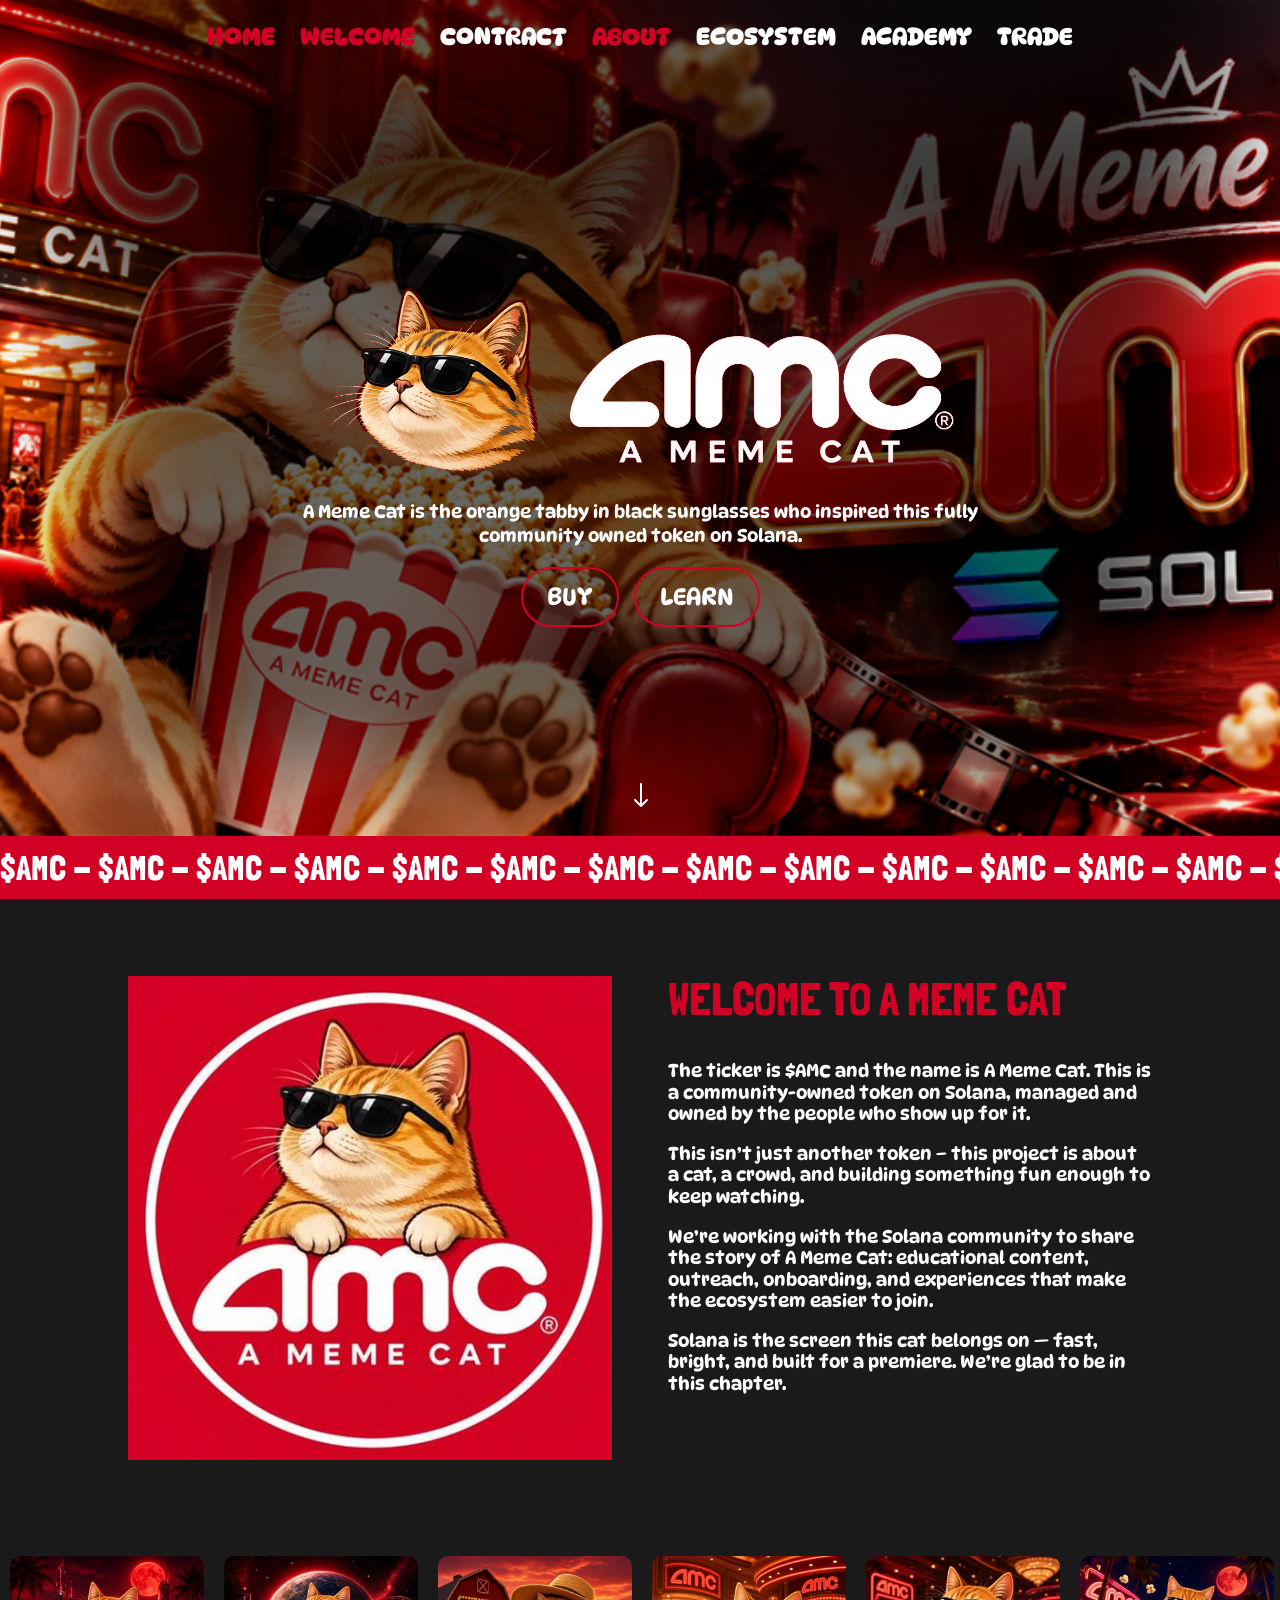
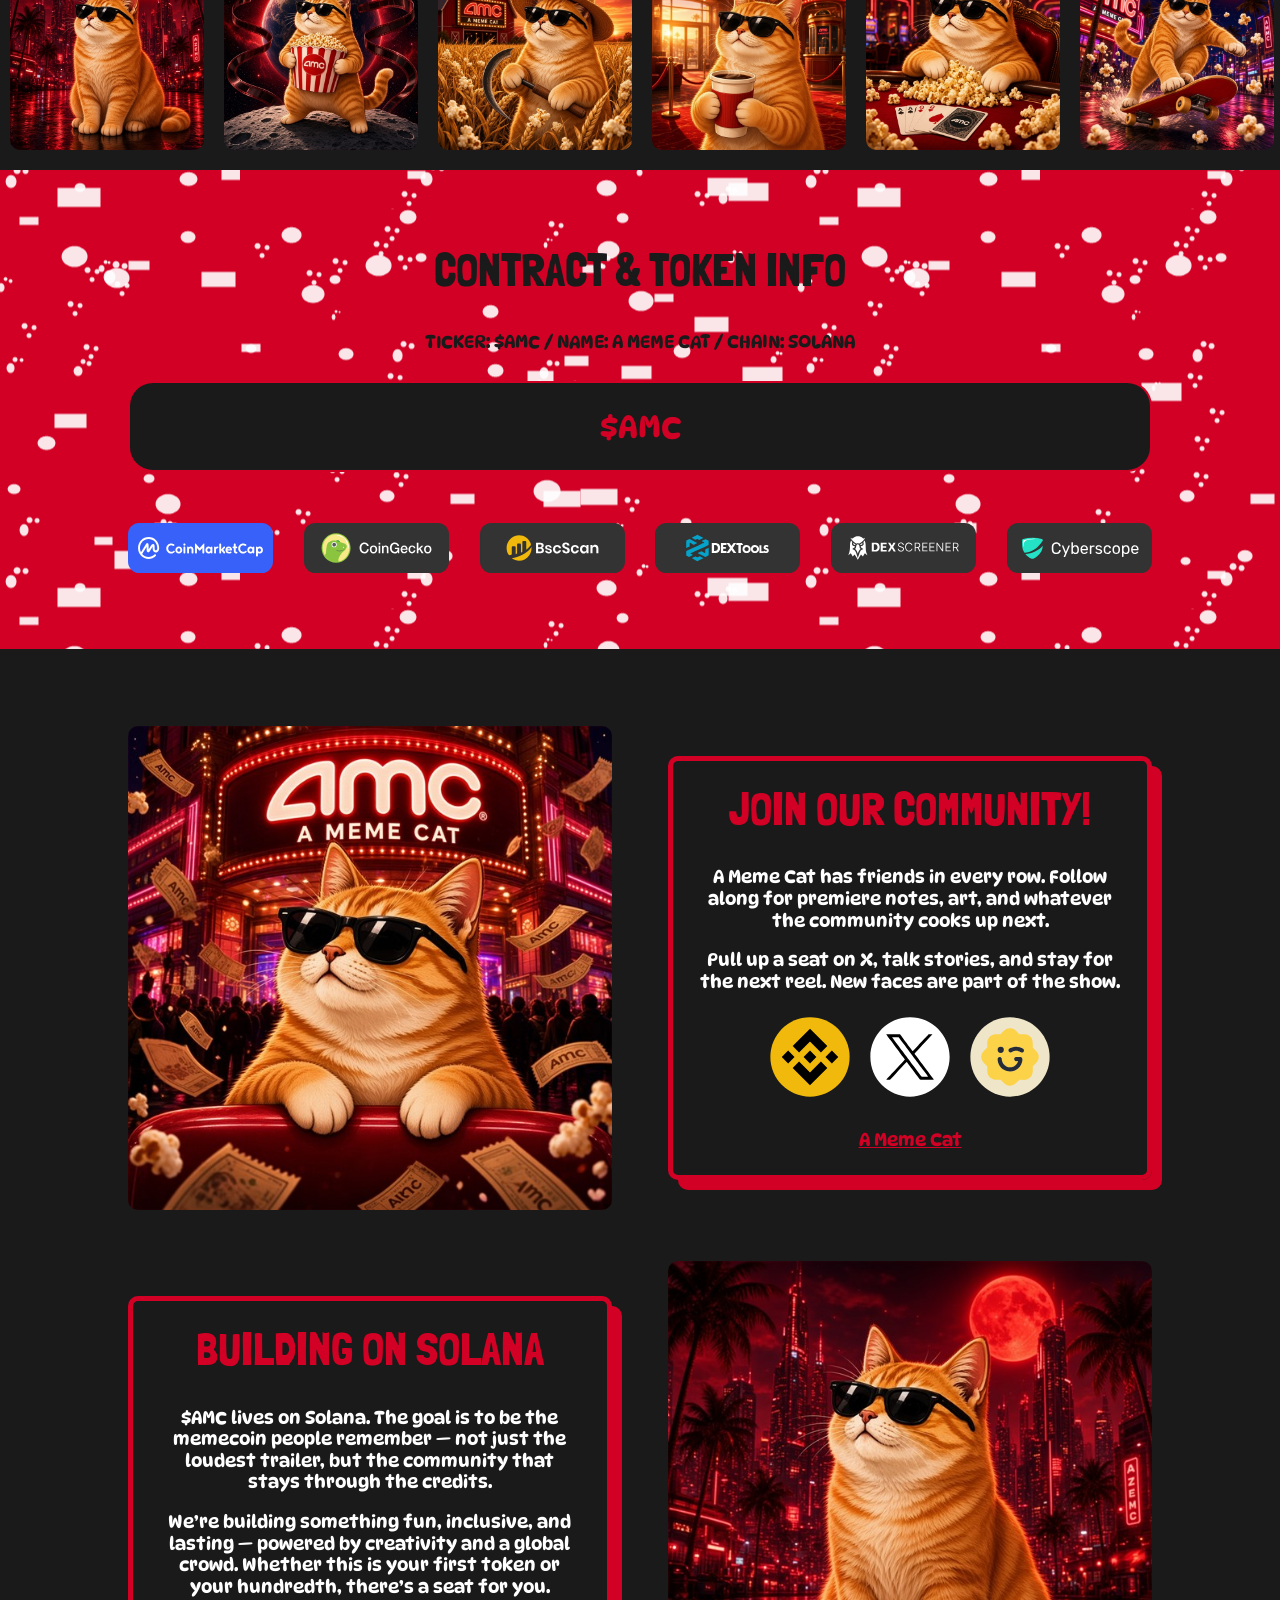
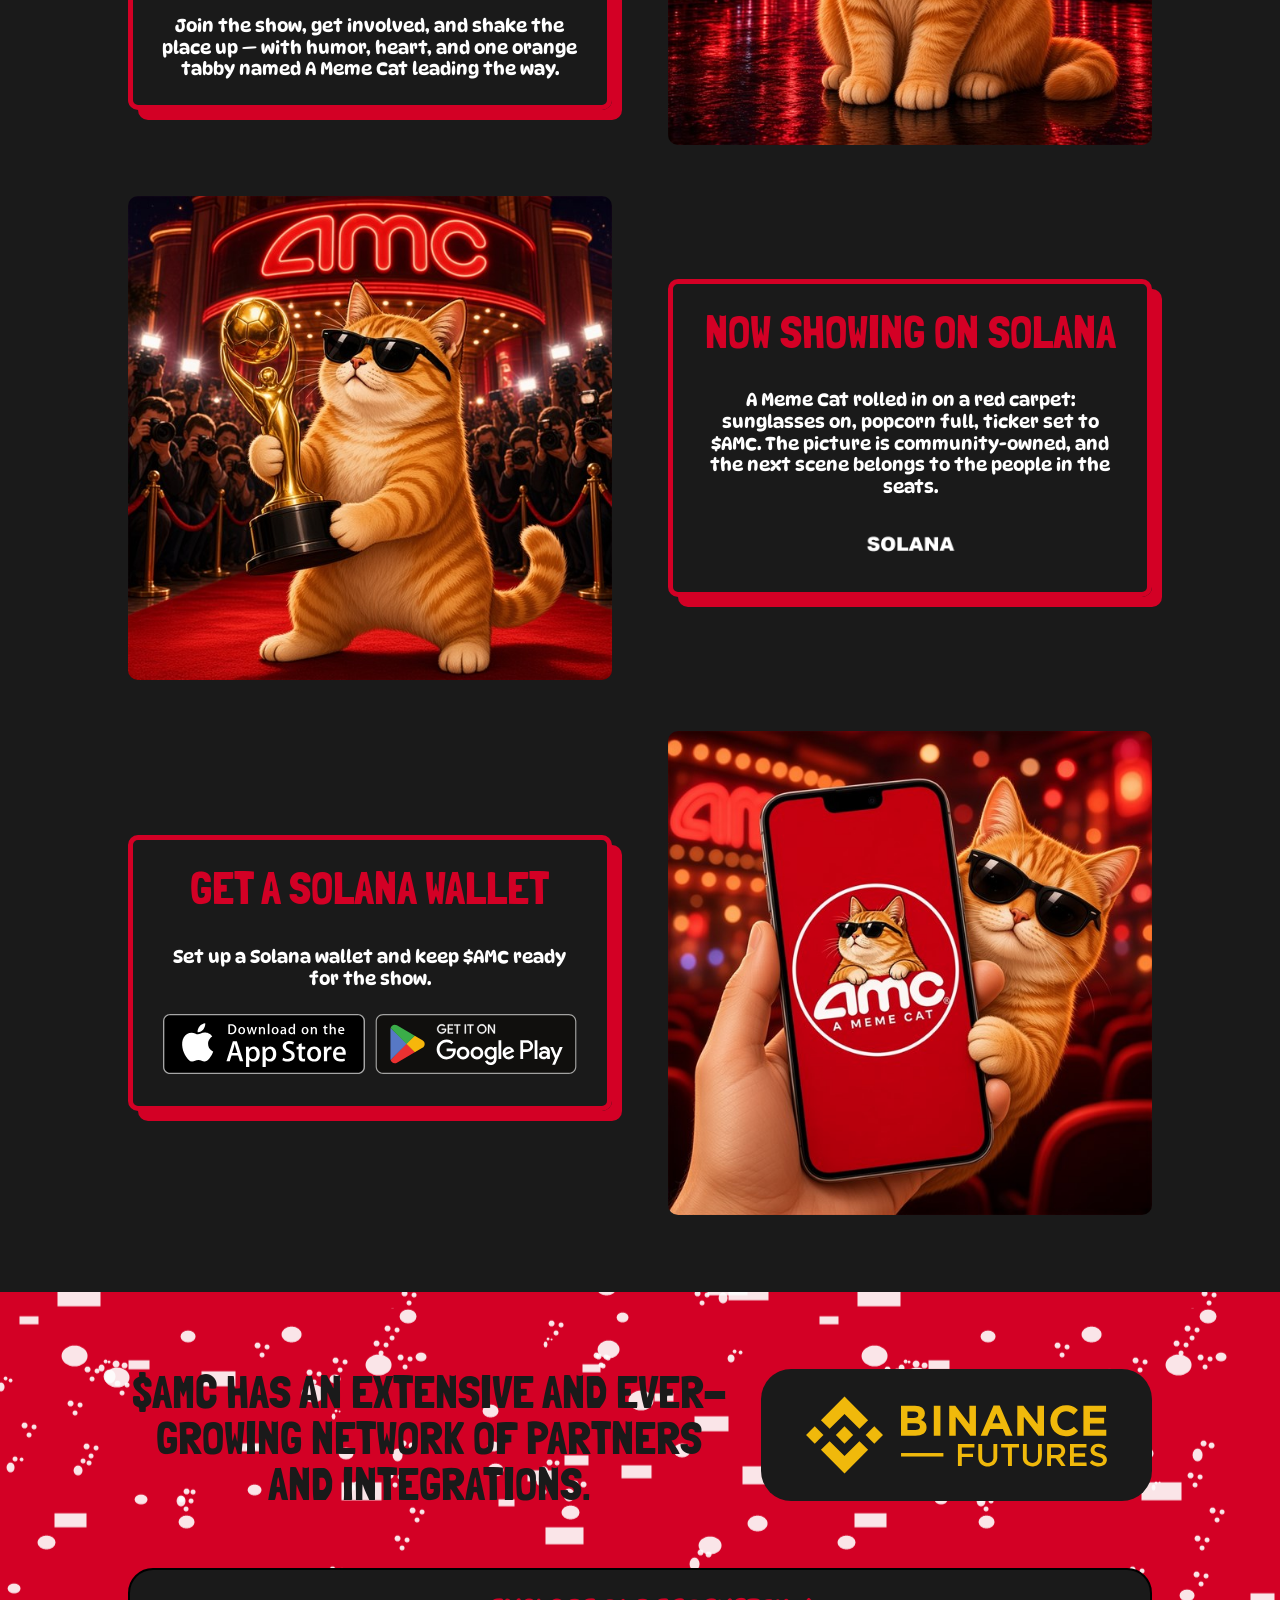
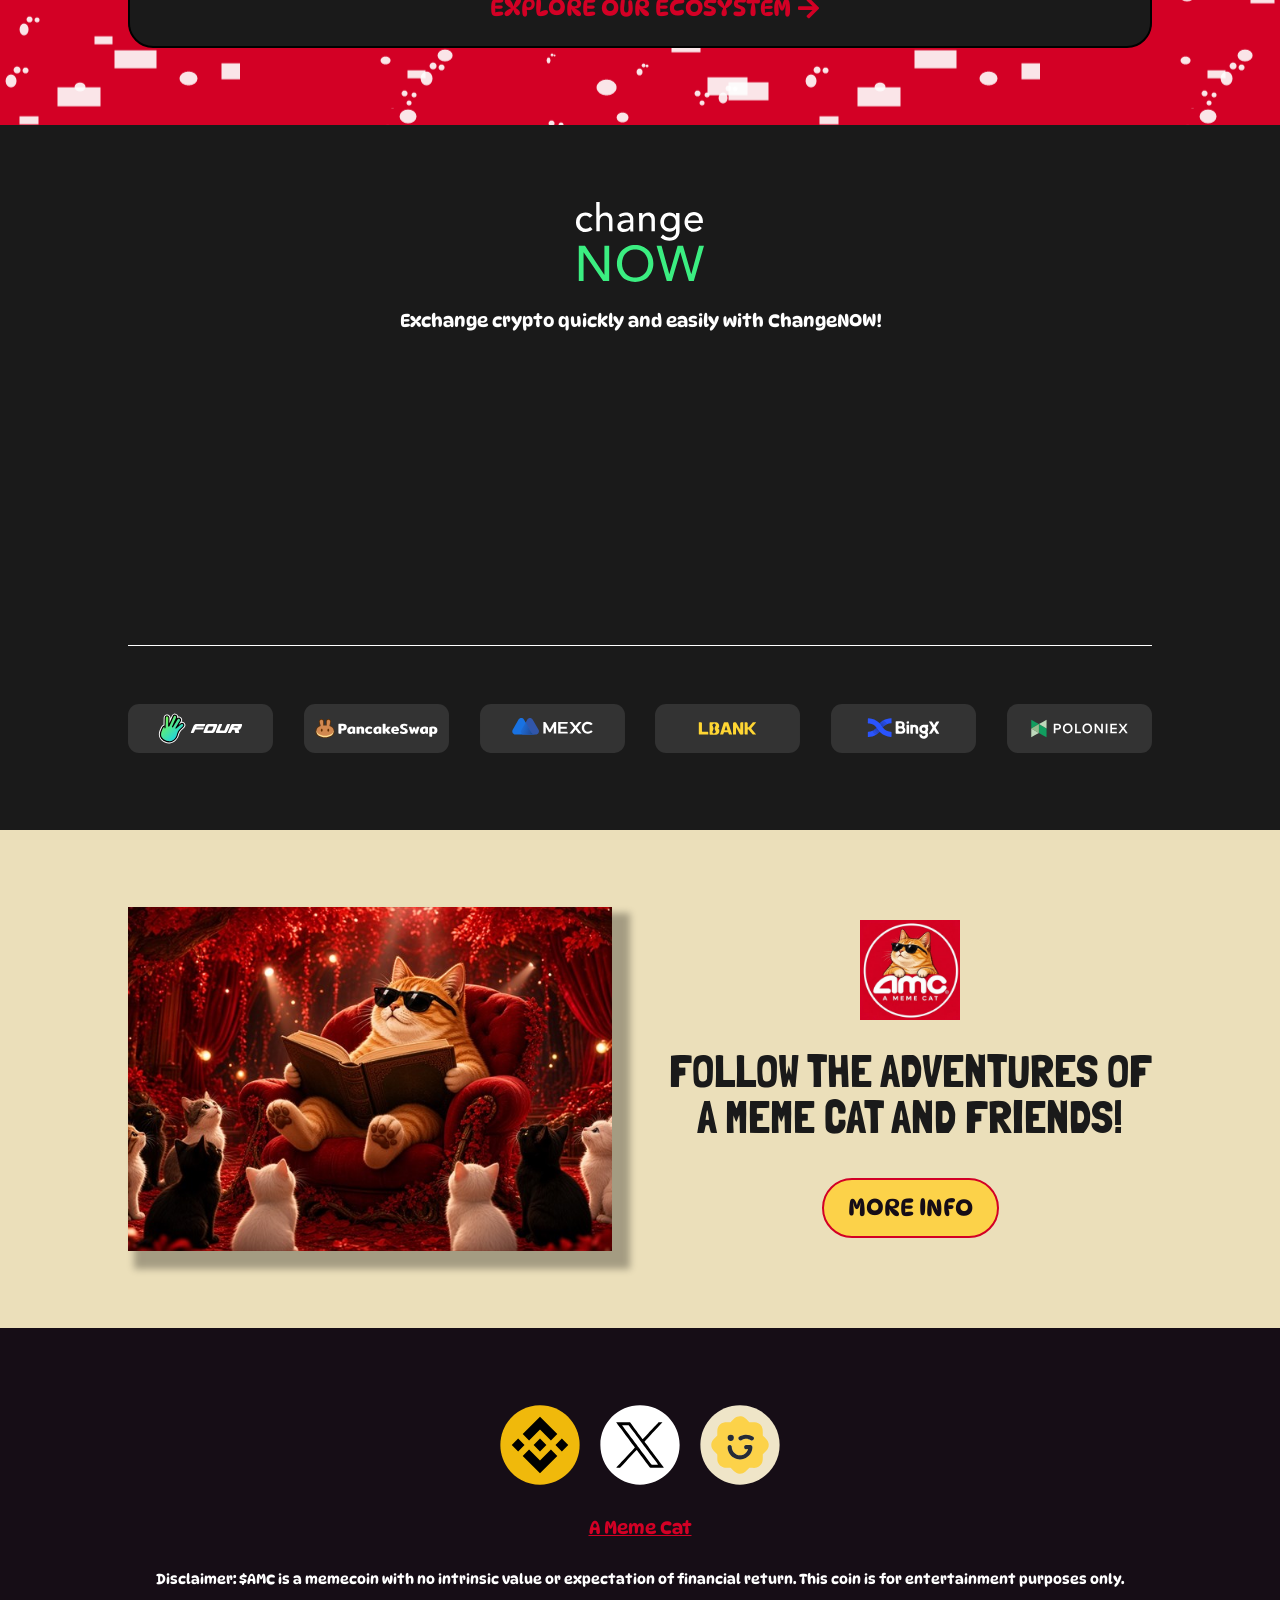
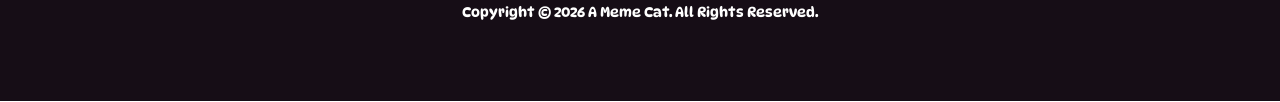
==== commit 4d224a0b: "update" ====
--- a/index.html
+++ b/index.html
@@ -1013,7 +1013,7 @@
 				
 				
 				<div class="et_pb_text_inner"><p>A Meme Cat has friends in every row. Follow along for premiere notes, art, and whatever the community cooks up next.</p>
-<p>Pull up a seat on X and Telegram, talk stories, and stay for the next reel. New faces are part of the show.</p></div>
+<p>Pull up a seat on X, talk stories, and stay for the next reel. New faces are part of the show.</p></div>
 			</div><div class="et_pb_module et_pb_code et_pb_code_0">
 				
 				
@@ -1023,11 +1023,8 @@
 <a href="#" target="_blank" rel="noopener" aria-label="Community">
 <img decoding="async" class="social-icon" src="data:image/svg+xml,%3Csvg%20xmlns='http://www.w3.org/2000/svg'%20viewBox='0%200%200%200'%3E%3C/svg%3E" alt="Community icon" data-lazy-src="./wp-content/uploads/2025/04/visit-binance-square.svg" /><noscript><img decoding="async" class="social-icon" src="./wp-content/uploads/2025/04/visit-binance-square.svg" alt="Community icon" /></noscript>
 </a>
-<a href="https://x.com/memecatinsol" target="_blank" rel="noopener" aria-label="Twitter">
+<a href="https://x.com/amemecatonsol" target="_blank" rel="noopener" aria-label="Twitter">
 <img decoding="async" class="social-icon" src="data:image/svg+xml,%3Csvg%20xmlns='http://www.w3.org/2000/svg'%20viewBox='0%200%200%200'%3E%3C/svg%3E" alt="Twitter Icon" data-lazy-src="./wp-content/uploads/2025/04/visit-x.svg" /><noscript><img decoding="async" class="social-icon" src="./wp-content/uploads/2025/04/visit-x.svg" alt="Twitter Icon" /></noscript>
-</a>
-<a href="#" target="_blank" rel="noopener" aria-label="Telegram">
-<img decoding="async" class="social-icon" src="data:image/svg+xml,%3Csvg%20xmlns='http://www.w3.org/2000/svg'%20viewBox='0%200%200%200'%3E%3C/svg%3E" alt="Telegram Icon" data-lazy-src="./wp-content/uploads/2025/04/visit-telegram.svg" /><noscript><img decoding="async" class="social-icon" src="./wp-content/uploads/2025/04/visit-telegram.svg" alt="Telegram Icon" /></noscript>
 </a>
 <a href="#" target="_blank" rel="noopener" aria-label="Giggle Academy">
 <img decoding="async" class="social-icon" src="data:image/svg+xml,%3Csvg%20xmlns='http://www.w3.org/2000/svg'%20viewBox='0%200%200%200'%3E%3C/svg%3E" alt="Giggle Icon" data-lazy-src="./wp-content/uploads/2025/04/visit-giggle-academy.svg" /><noscript><img decoding="async" class="social-icon" src="./wp-content/uploads/2025/04/visit-giggle-academy.svg" alt="Giggle Icon" /></noscript>
@@ -1451,11 +1448,8 @@
 <a href="#" target="_blank" rel="noopener" aria-label="Community">
 <img decoding="async" class="social-icon" src="data:image/svg+xml,%3Csvg%20xmlns='http://www.w3.org/2000/svg'%20viewBox='0%200%200%200'%3E%3C/svg%3E" alt="Community icon" data-lazy-src="./wp-content/uploads/2025/04/visit-binance-square.svg" /><noscript><img decoding="async" class="social-icon" src="./wp-content/uploads/2025/04/visit-binance-square.svg" alt="Community icon" /></noscript>
 </a>
-<a href="https://x.com/memecatinsol" target="_blank" rel="noopener" aria-label="Twitter">
+<a href="https://x.com/amemecatonsol" target="_blank" rel="noopener" aria-label="Twitter">
 <img decoding="async" class="social-icon" src="data:image/svg+xml,%3Csvg%20xmlns='http://www.w3.org/2000/svg'%20viewBox='0%200%200%200'%3E%3C/svg%3E" alt="Twitter Icon" data-lazy-src="./wp-content/uploads/2025/04/visit-x.svg" /><noscript><img decoding="async" class="social-icon" src="./wp-content/uploads/2025/04/visit-x.svg" alt="Twitter Icon" /></noscript>
-</a>
-<a href="#" target="_blank" rel="noopener" aria-label="Telegram">
-<img decoding="async" class="social-icon" src="data:image/svg+xml,%3Csvg%20xmlns='http://www.w3.org/2000/svg'%20viewBox='0%200%200%200'%3E%3C/svg%3E" alt="Telegram Icon" data-lazy-src="./wp-content/uploads/2025/04/visit-telegram.svg" /><noscript><img decoding="async" class="social-icon" src="./wp-content/uploads/2025/04/visit-telegram.svg" alt="Telegram Icon" /></noscript>
 </a>
 <a href="#" target="_blank" rel="noopener" aria-label="Giggle Academy">
 <img decoding="async" class="social-icon" src="data:image/svg+xml,%3Csvg%20xmlns='http://www.w3.org/2000/svg'%20viewBox='0%200%200%200'%3E%3C/svg%3E" alt="Giggle Icon" data-lazy-src="./wp-content/uploads/2025/04/visit-giggle-academy.svg" /><noscript><img decoding="async" class="social-icon" src="./wp-content/uploads/2025/04/visit-giggle-academy.svg" alt="Giggle Icon" /></noscript>
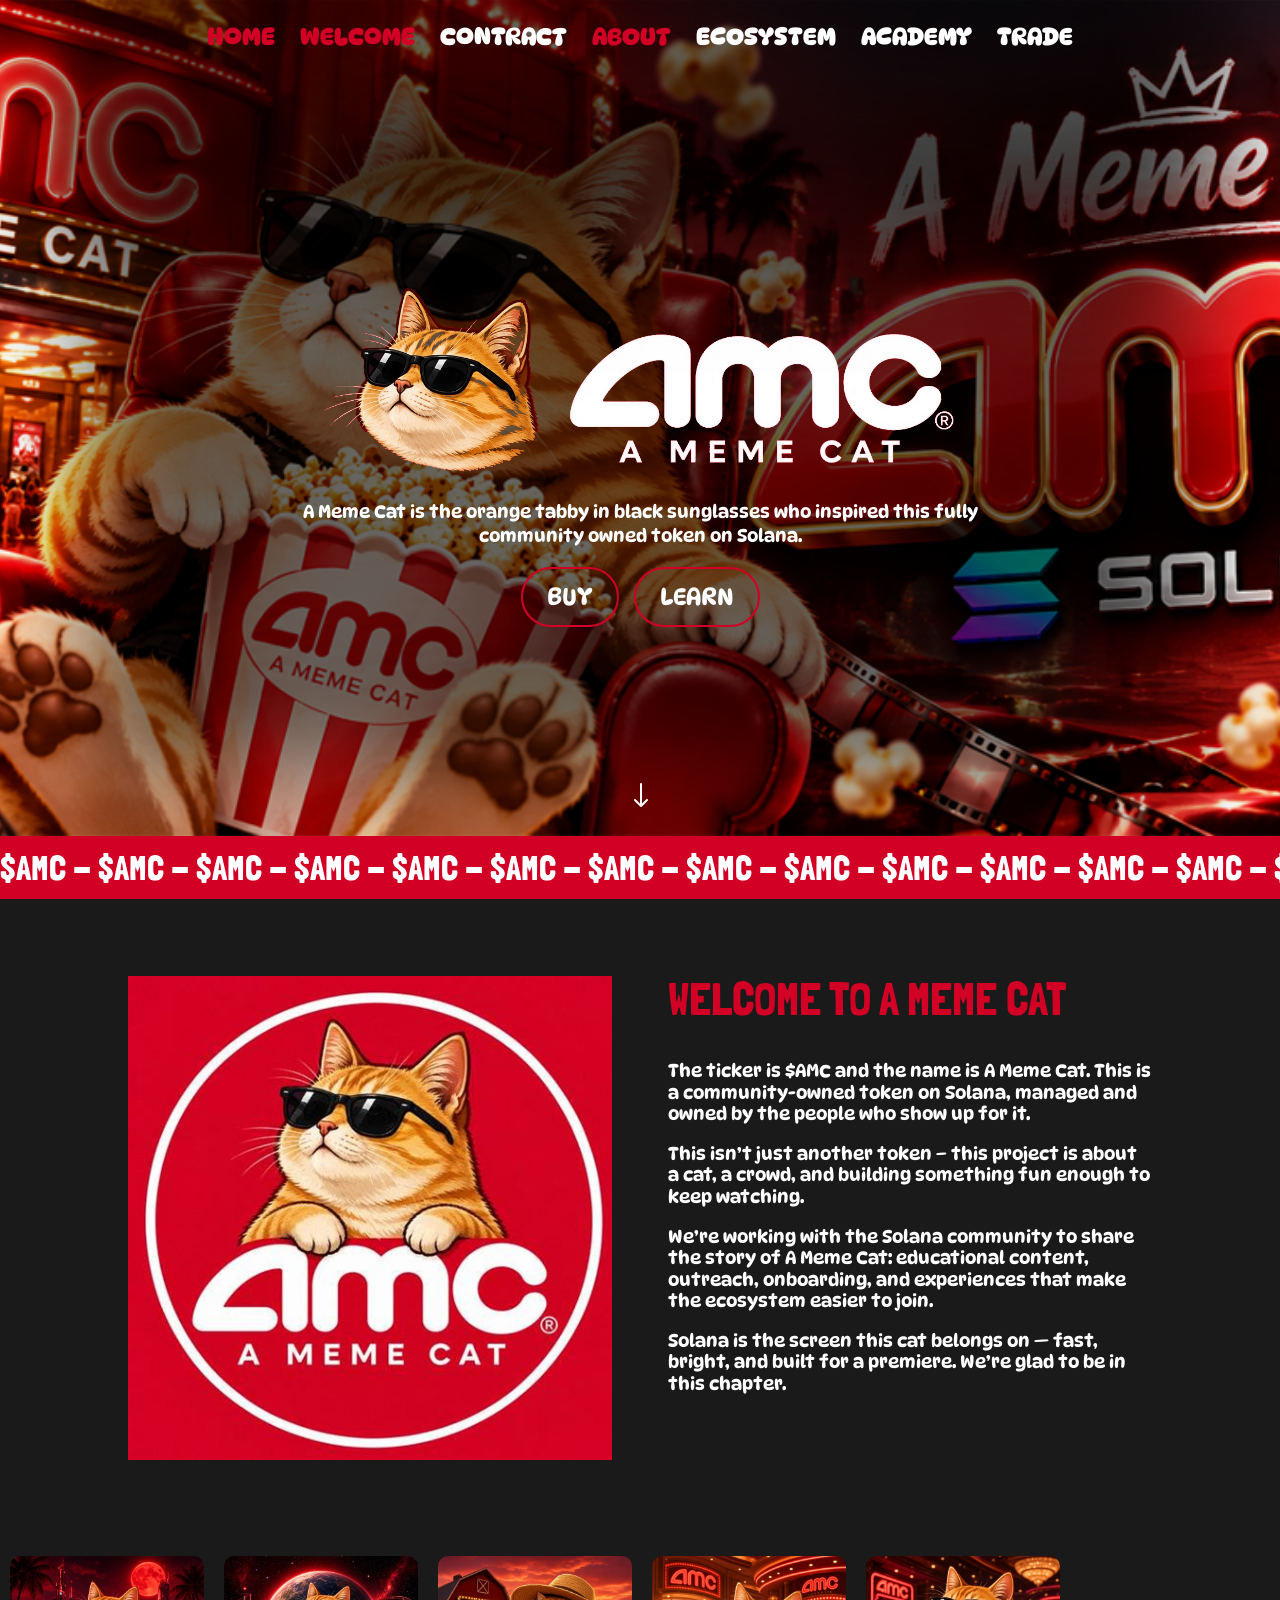
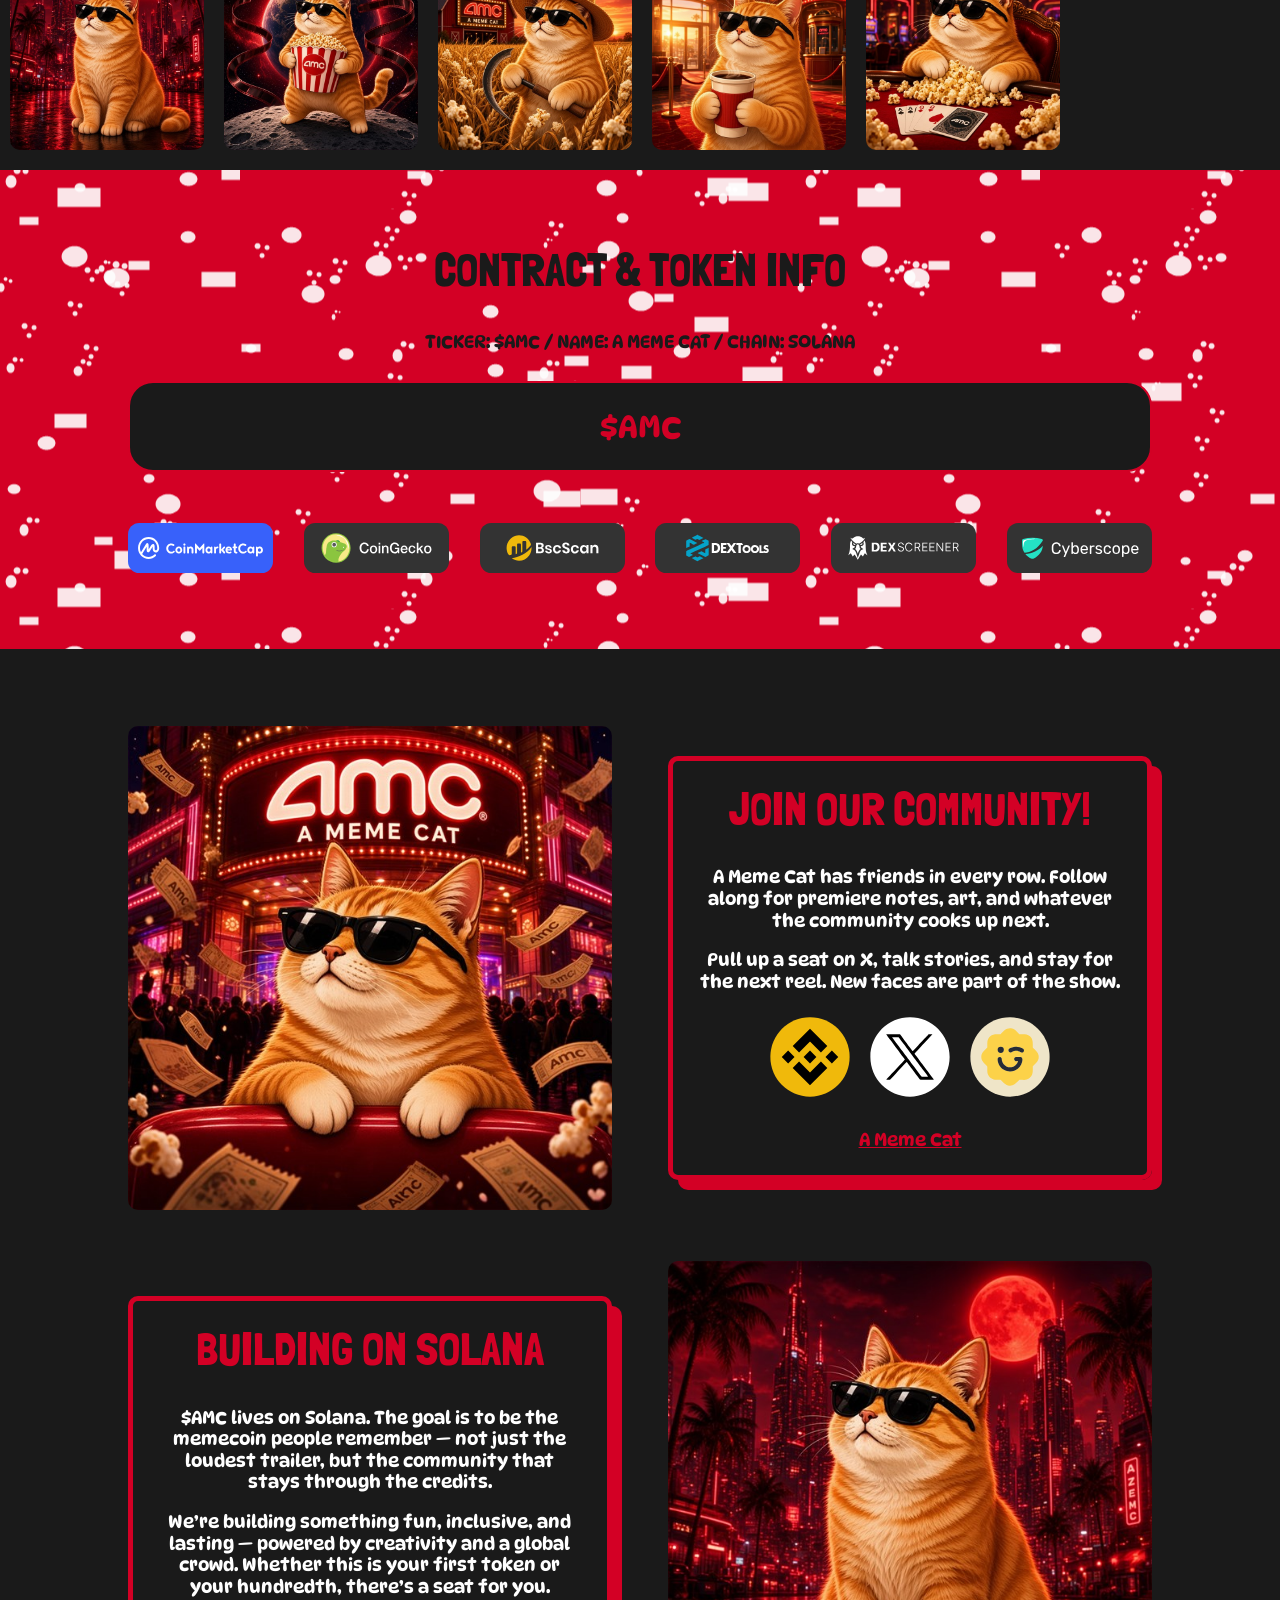
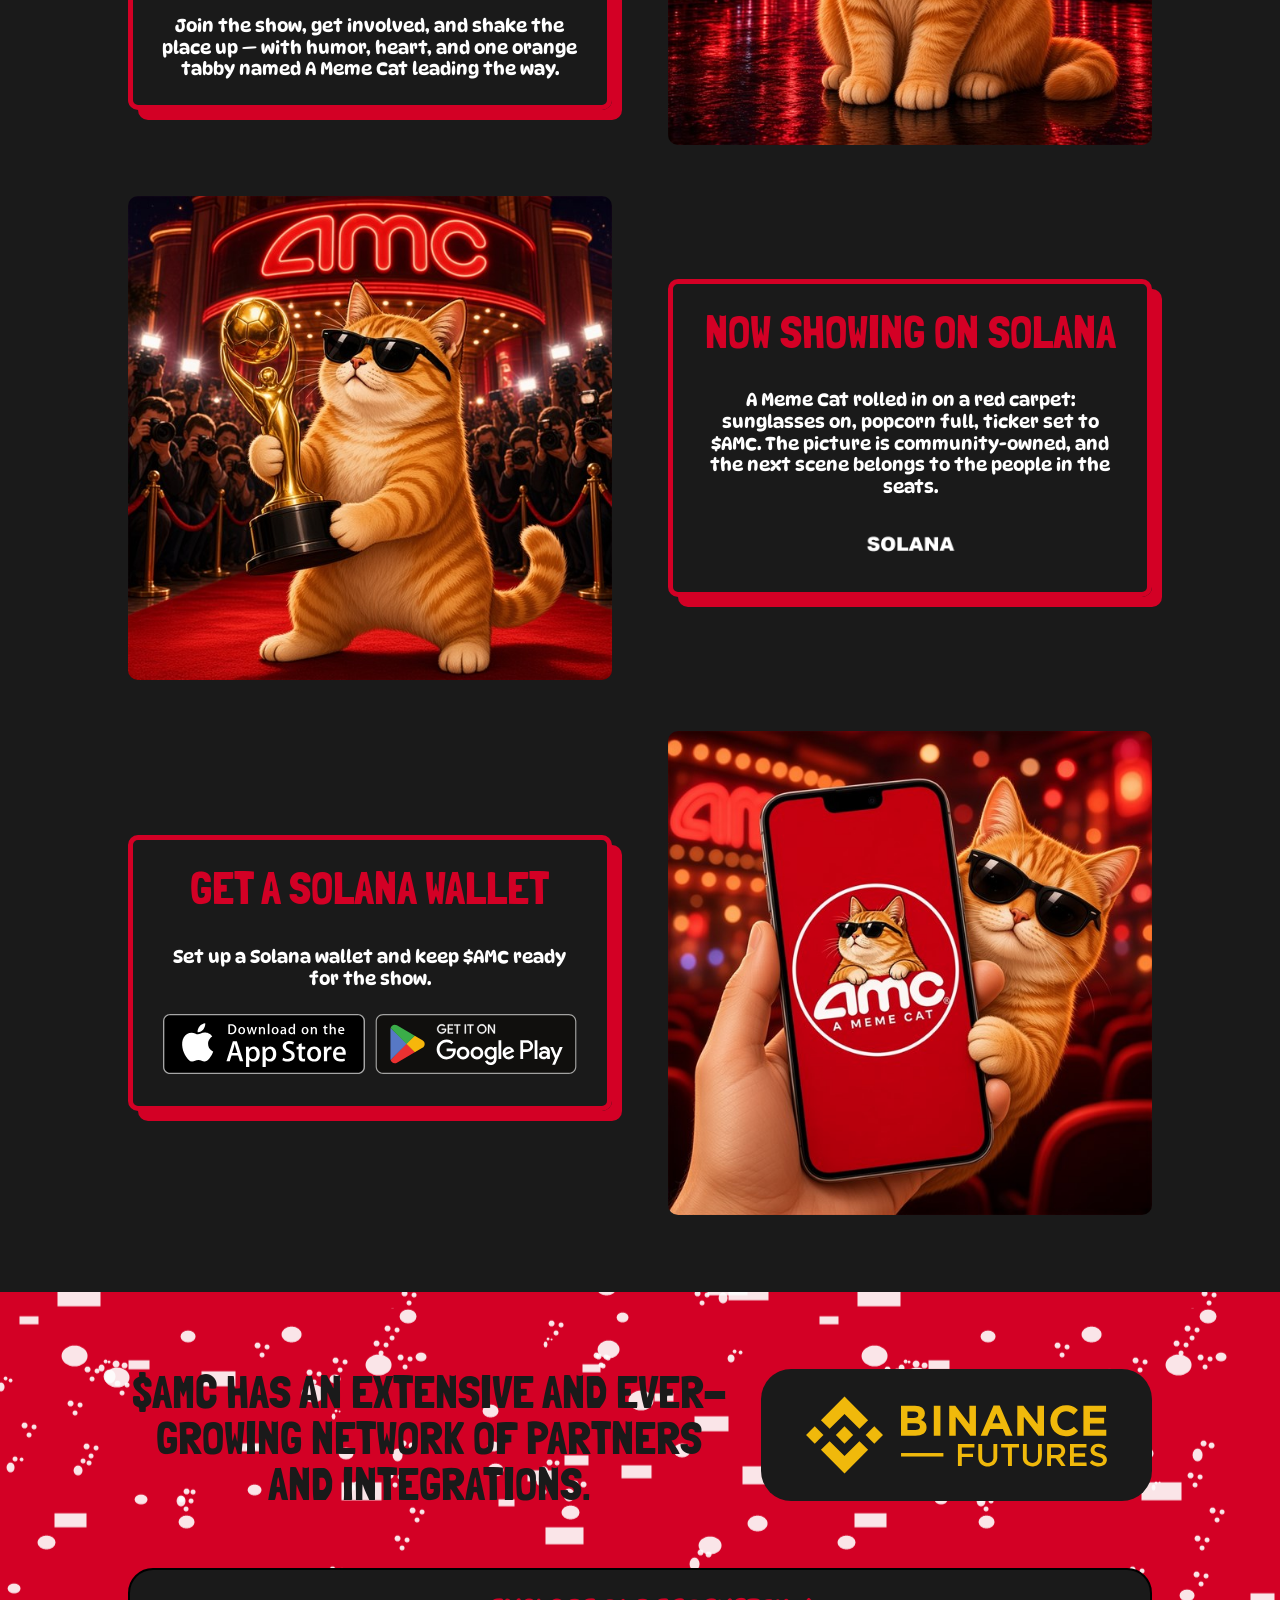
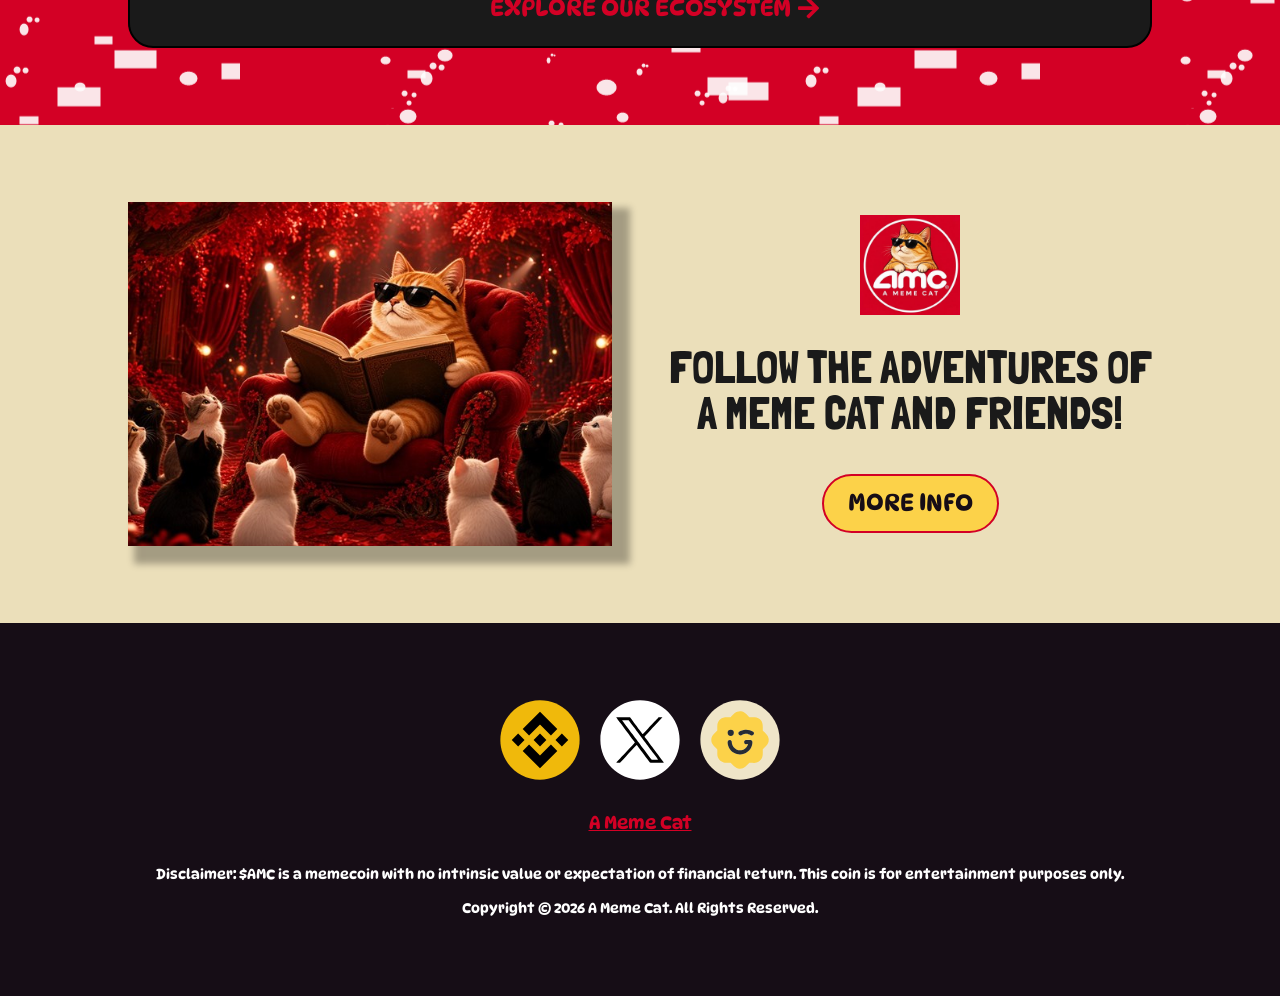
==== commit 72fa1594: "update" ====
--- a/index.html
+++ b/index.html
@@ -1220,149 +1220,6 @@
 				
 				<div class="et_pb_button_module_wrapper et_pb_button_0_wrapper et_pb_button_alignment_center et_pb_module ">
 				<a class="et_pb_button et_pb_button_0 et_pb_bg_layout_light" href="./ecosystem/index.html" data-icon="&#xf061;">Explore our Ecosystem</a>
-			</div>
-			</div>
-				
-				
-				
-				
-			</div>
-				
-				
-			</div><div class="et_pb_section et_pb_section_7 et_pb_with_background et_section_regular" >
-				
-				
-				
-				
-				
-				
-				<div class="et_pb_row et_pb_row_10">
-				<div class="et_pb_column et_pb_column_4_4 et_pb_column_21  et_pb_css_mix_blend_mode_passthrough et-last-child">
-				
-				
-				
-				
-				<div class="et_pb_module et_pb_image et_pb_image_13">
-				
-				
-				
-				
-				<span class="et_pb_image_wrap "><img decoding="async" src="data:image/svg+xml,%3Csvg%20xmlns='http://www.w3.org/2000/svg'%20viewBox='0%200%200%200'%3E%3C/svg%3E" alt="" title="changenow-white" class="wp-image-1354" data-lazy-src="./wp-content/uploads/2025/05/changenow-white.svg" /><noscript><img decoding="async" src="./wp-content/uploads/2025/05/changenow-white.svg" alt="" title="changenow-white" class="wp-image-1354" /></noscript></span>
-			</div><div class="et_pb_module et_pb_text et_pb_text_15  et_pb_text_align_center et_pb_bg_layout_light">
-				
-				
-				
-				
-				<div class="et_pb_text_inner"><p>Exchange crypto quickly and easily with ChangeNOW!</p></div>
-			</div>
-			</div>
-				
-				
-				
-				
-			</div><div class="et_pb_row et_pb_row_11">
-				<div class="et_pb_column et_pb_column_4_4 et_pb_column_22  et_pb_css_mix_blend_mode_passthrough et-last-child">
-				
-				
-				
-				
-				<div class="et_pb_module et_pb_code et_pb_code_2">
-				
-				
-				
-				
-				<div class="et_pb_code_inner"><iframe id='iframe-widget' src='https://changenow.io/embeds/exchange-widget/v2/widget.html?FAQ=true&#038;amount=0.1&#038;amountFiat=1500&#038;backgroundColor=2B2B35&#038;darkMode=true&#038;from=btc&#038;fromFiat=eur&#038;horizontal=true&#038;isFiat&#038;lang=en-US&#038;link_id=80b689cc4af2cb&#038;locales=true&#038;logo=true&#038;primaryColor=00C26F&#038;to=eth&#038;toFiat=eth&#038;toTheMoon=true' style="height: 205px; width: 100%; border: none"></iframe>
-    <script defer type='text/javascript' src='https://changenow.io/embeds/exchange-widget/v2/stepper-connector.js'></script></div>
-			</div>
-			</div>
-				
-				
-				
-				
-			</div><div class="et_pb_row et_pb_row_12">
-				<div class="et_pb_column et_pb_column_4_4 et_pb_column_23  et_pb_css_mix_blend_mode_passthrough et-last-child">
-				
-				
-				
-				
-				<div class="et_pb_module et_pb_divider et_pb_divider_0 et_pb_divider_position_ et_pb_space"><div class="et_pb_divider_internal"></div></div>
-			</div>
-				
-				
-				
-				
-			</div><div class="et_pb_row et_pb_row_13 et_pb_gutters2">
-				<div class="et_pb_column et_pb_column_1_6 et_pb_column_24  et_pb_css_mix_blend_mode_passthrough">
-				
-				
-				
-				
-				<div class="et_pb_module et_pb_image et_pb_image_14">
-				
-				
-				
-				
-				<a href="https://dexscreener.com/solana" target="_blank"><span class="et_pb_image_wrap "><img decoding="async" src="data:image/svg+xml,%3Csvg%20xmlns='http://www.w3.org/2000/svg'%20viewBox='0%200%200%200'%3E%3C/svg%3E" alt="" title="four_01" class="wp-image-753" data-lazy-src="./wp-content/uploads/2025/04/four_01.svg" /><noscript><img decoding="async" src="./wp-content/uploads/2025/04/four_01.svg" alt="" title="four_01" class="wp-image-753" /></noscript></span></a>
-			</div>
-			</div><div class="et_pb_column et_pb_column_1_6 et_pb_column_25  et_pb_css_mix_blend_mode_passthrough">
-				
-				
-				
-				
-				<div class="et_pb_module et_pb_image et_pb_image_15">
-				
-				
-				
-				
-				<a href="https://dexscreener.com/solana" target="_blank"><span class="et_pb_image_wrap "><img decoding="async" src="data:image/svg+xml,%3Csvg%20xmlns='http://www.w3.org/2000/svg'%20viewBox='0%200%200%200'%3E%3C/svg%3E" alt="" title="pancake swap" class="wp-image-679" data-lazy-src="./wp-content/uploads/2025/04/pancake-swap.svg" /><noscript><img decoding="async" src="./wp-content/uploads/2025/04/pancake-swap.svg" alt="" title="pancake swap" class="wp-image-679" /></noscript></span></a>
-			</div>
-			</div><div class="et_pb_column et_pb_column_1_6 et_pb_column_26  et_pb_css_mix_blend_mode_passthrough">
-				
-				
-				
-				
-				<div class="et_pb_module et_pb_image et_pb_image_16">
-				
-				
-				
-				
-				<a href="https://dexscreener.com/solana" target="_blank"><span class="et_pb_image_wrap "><img decoding="async" src="data:image/svg+xml,%3Csvg%20xmlns='http://www.w3.org/2000/svg'%20viewBox='0%200%200%200'%3E%3C/svg%3E" alt="" title="mexc" class="wp-image-563" data-lazy-src="./wp-content/uploads/2025/04/mexc.svg" /><noscript><img decoding="async" src="./wp-content/uploads/2025/04/mexc.svg" alt="" title="mexc" class="wp-image-563" /></noscript></span></a>
-			</div>
-			</div><div class="et_pb_column et_pb_column_1_6 et_pb_column_27  et_pb_css_mix_blend_mode_passthrough">
-				
-				
-				
-				
-				<div class="et_pb_module et_pb_image et_pb_image_17">
-				
-				
-				
-				
-				<a href="https://dexscreener.com/solana" target="_blank"><span class="et_pb_image_wrap "><img decoding="async" src="data:image/svg+xml,%3Csvg%20xmlns='http://www.w3.org/2000/svg'%20viewBox='0%200%200%200'%3E%3C/svg%3E" alt="" title="lbank_01" class="wp-image-1222" data-lazy-src="./wp-content/uploads/2025/04/lbank_01.svg" /><noscript><img decoding="async" src="./wp-content/uploads/2025/04/lbank_01.svg" alt="" title="lbank_01" class="wp-image-1222" /></noscript></span></a>
-			</div>
-			</div><div class="et_pb_column et_pb_column_1_6 et_pb_column_28  et_pb_css_mix_blend_mode_passthrough">
-				
-				
-				
-				
-				<div class="et_pb_module et_pb_image et_pb_image_18">
-				
-				
-				
-				
-				<a href="https://dexscreener.com/solana" target="_blank"><span class="et_pb_image_wrap "><img decoding="async" src="data:image/svg+xml,%3Csvg%20xmlns='http://www.w3.org/2000/svg'%20viewBox='0%200%200%200'%3E%3C/svg%3E" alt="" title="bingx" class="wp-image-557" data-lazy-src="./wp-content/uploads/2025/04/bingx.svg" /><noscript><img decoding="async" src="./wp-content/uploads/2025/04/bingx.svg" alt="" title="bingx" class="wp-image-557" /></noscript></span></a>
-			</div>
-			</div><div class="et_pb_column et_pb_column_1_6 et_pb_column_29  et_pb_css_mix_blend_mode_passthrough et-last-child">
-				
-				
-				
-				
-				<div class="et_pb_module et_pb_image et_pb_image_19">
-				
-				
-				
-				
-				<a href="https://dexscreener.com/solana" target="_blank"><span class="et_pb_image_wrap "><img decoding="async" src="data:image/svg+xml,%3Csvg%20xmlns='http://www.w3.org/2000/svg'%20viewBox='0%200%200%200'%3E%3C/svg%3E" alt="" title="poloniex" class="wp-image-564" data-lazy-src="./wp-content/uploads/2025/04/poloniex.svg" /><noscript><img decoding="async" src="./wp-content/uploads/2025/04/poloniex.svg" alt="" title="poloniex" class="wp-image-564" /></noscript></span></a>
 			</div>
 			</div>
 				
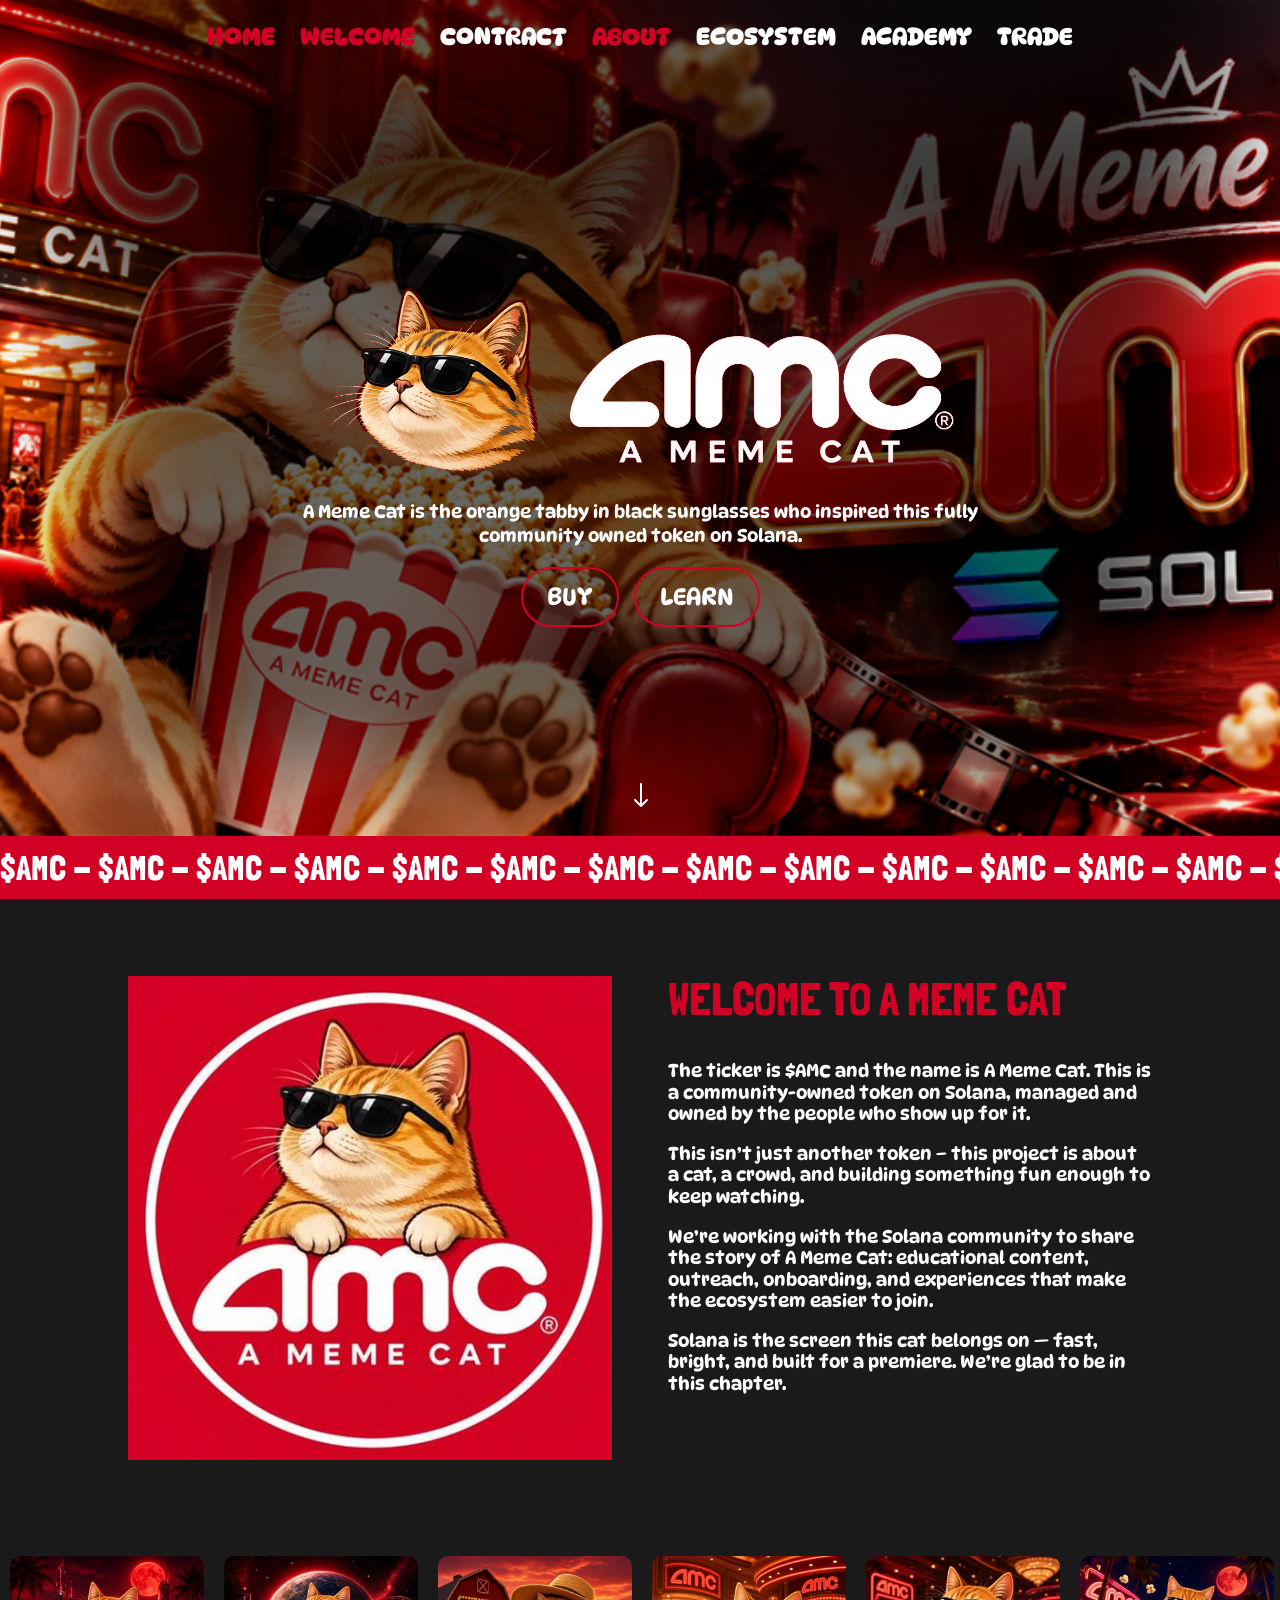
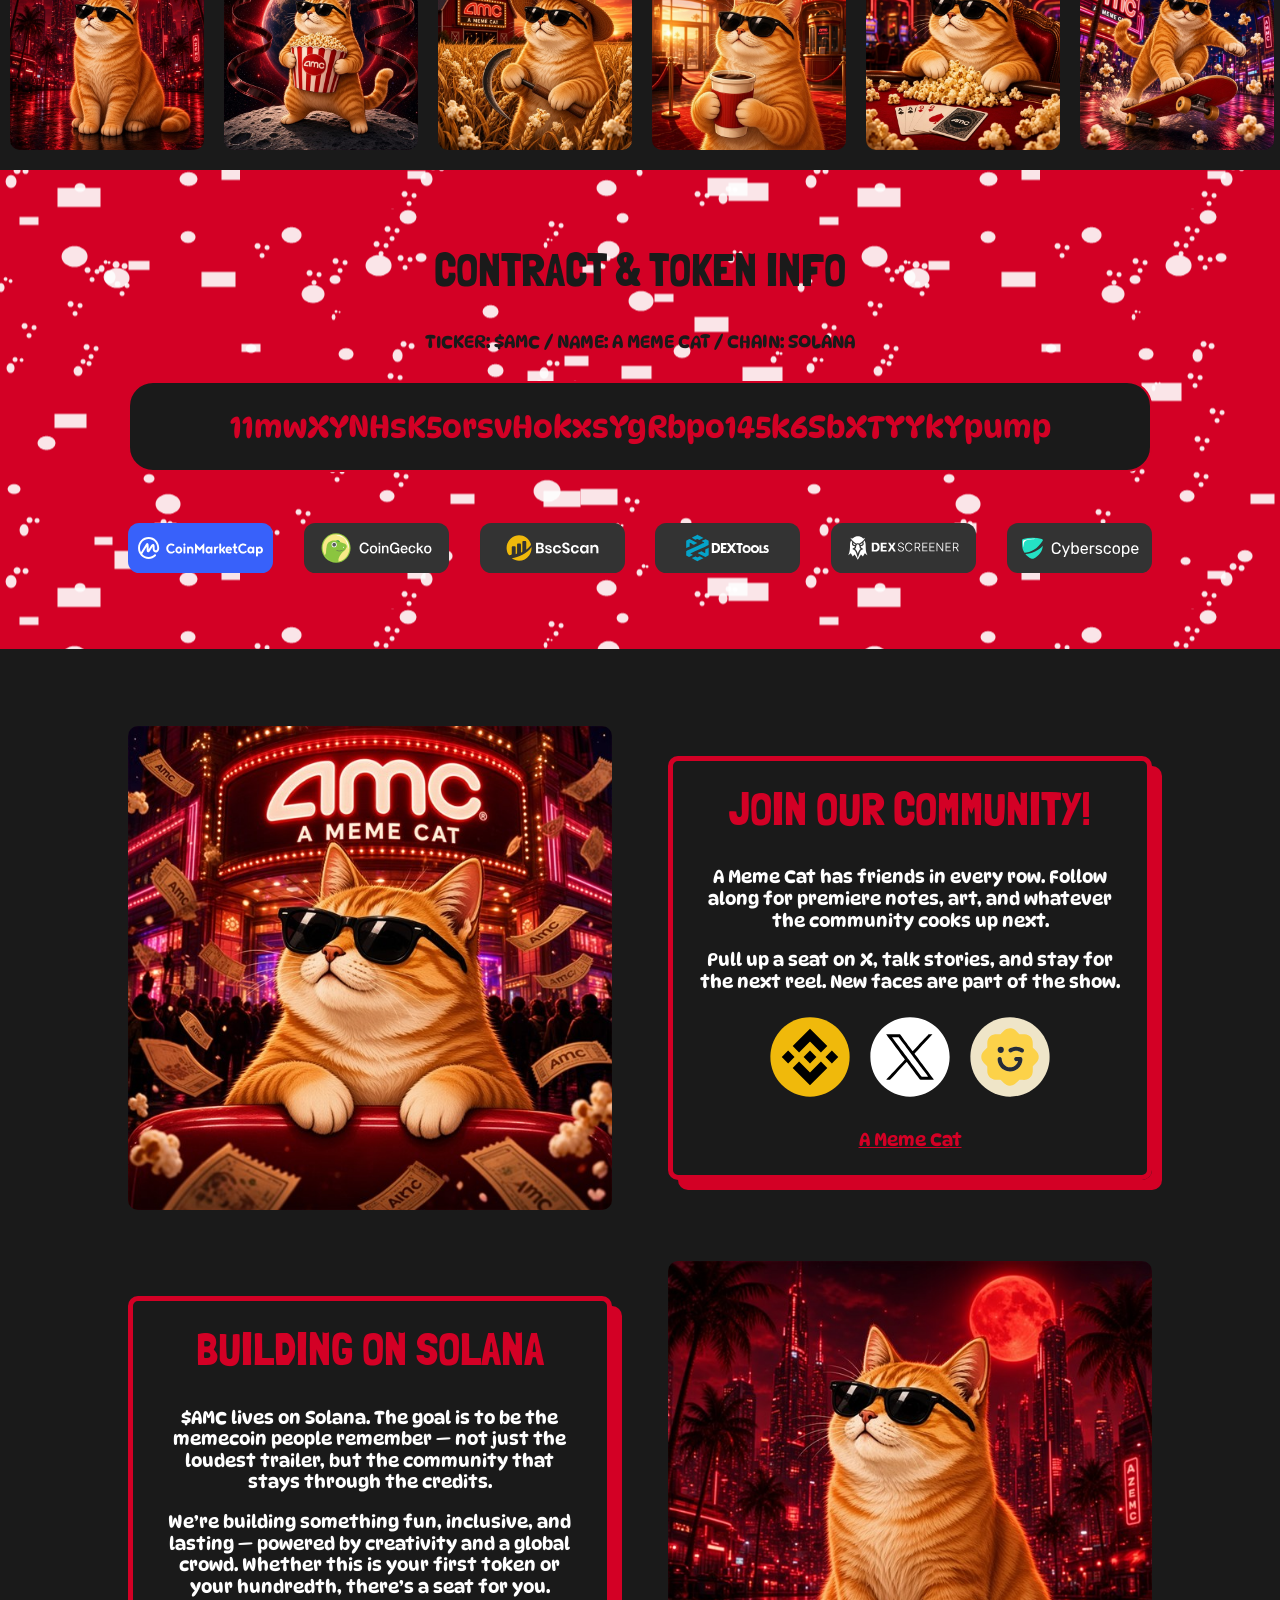
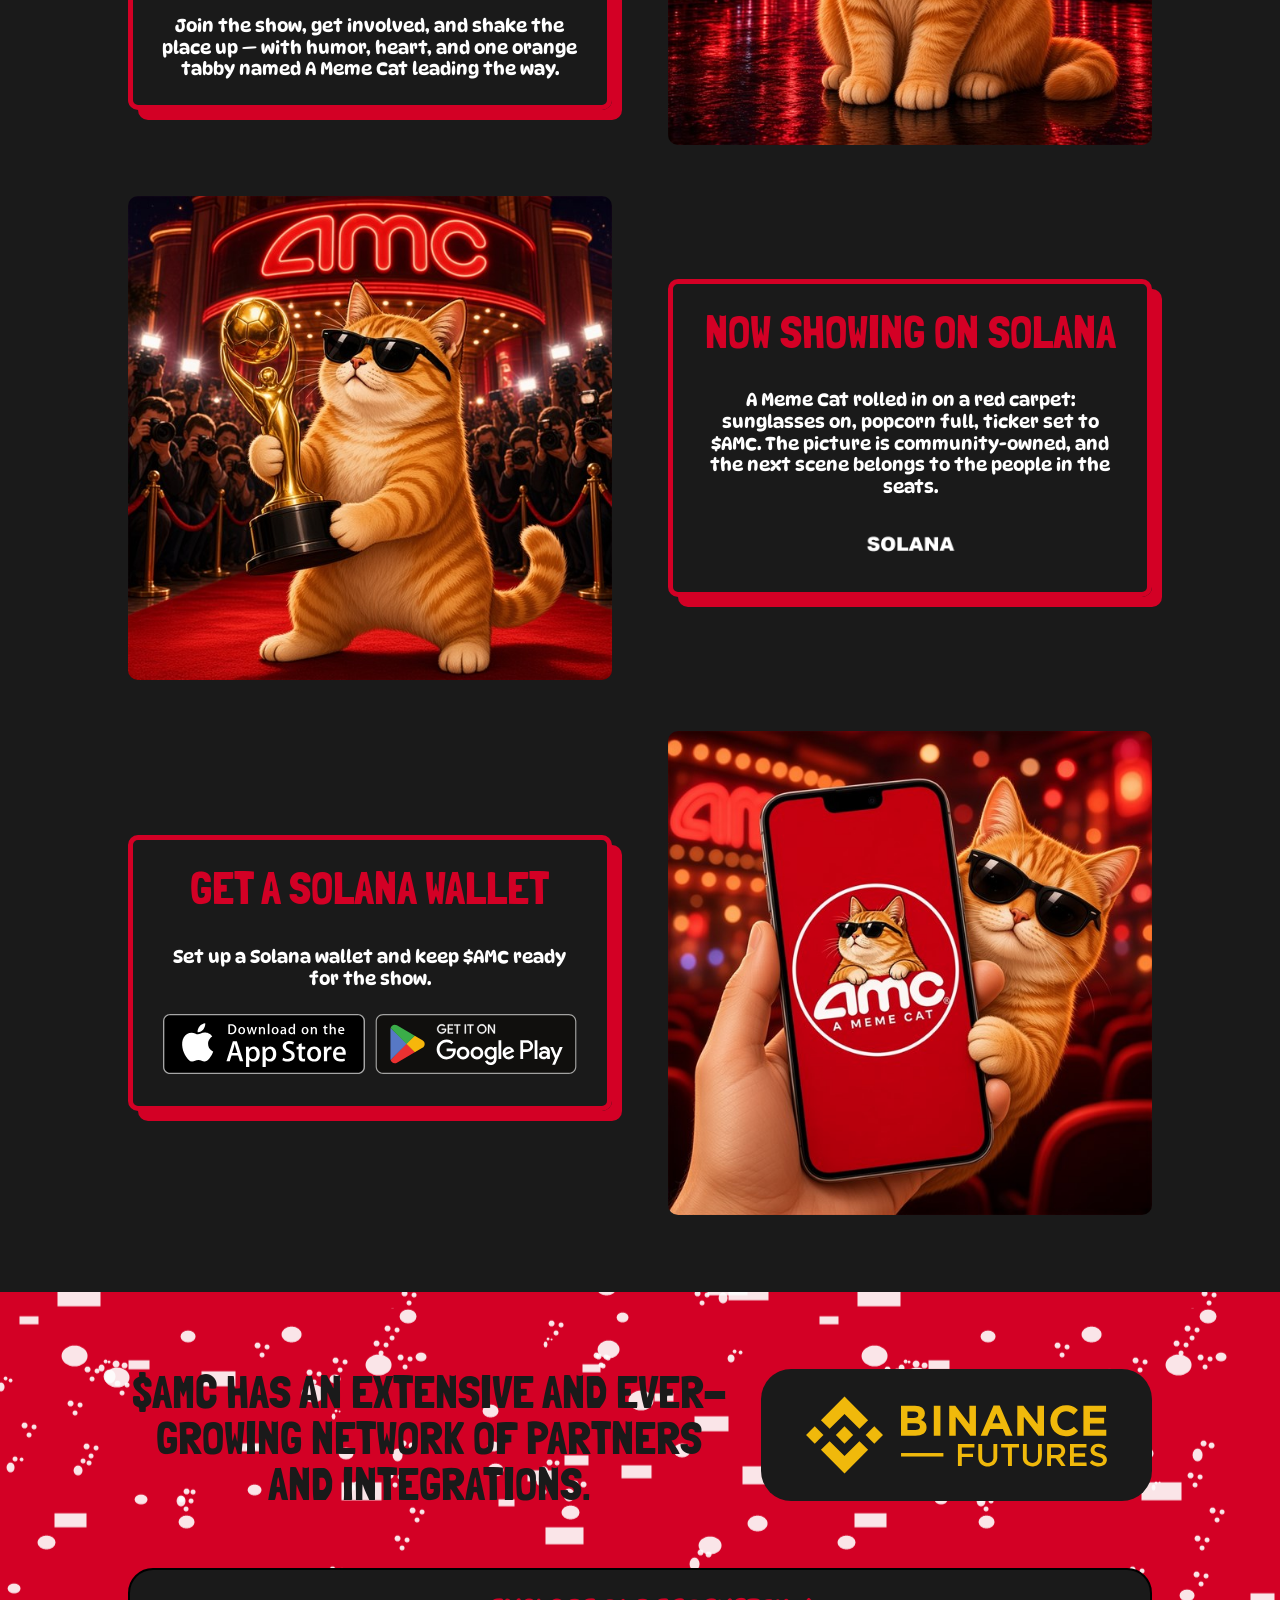
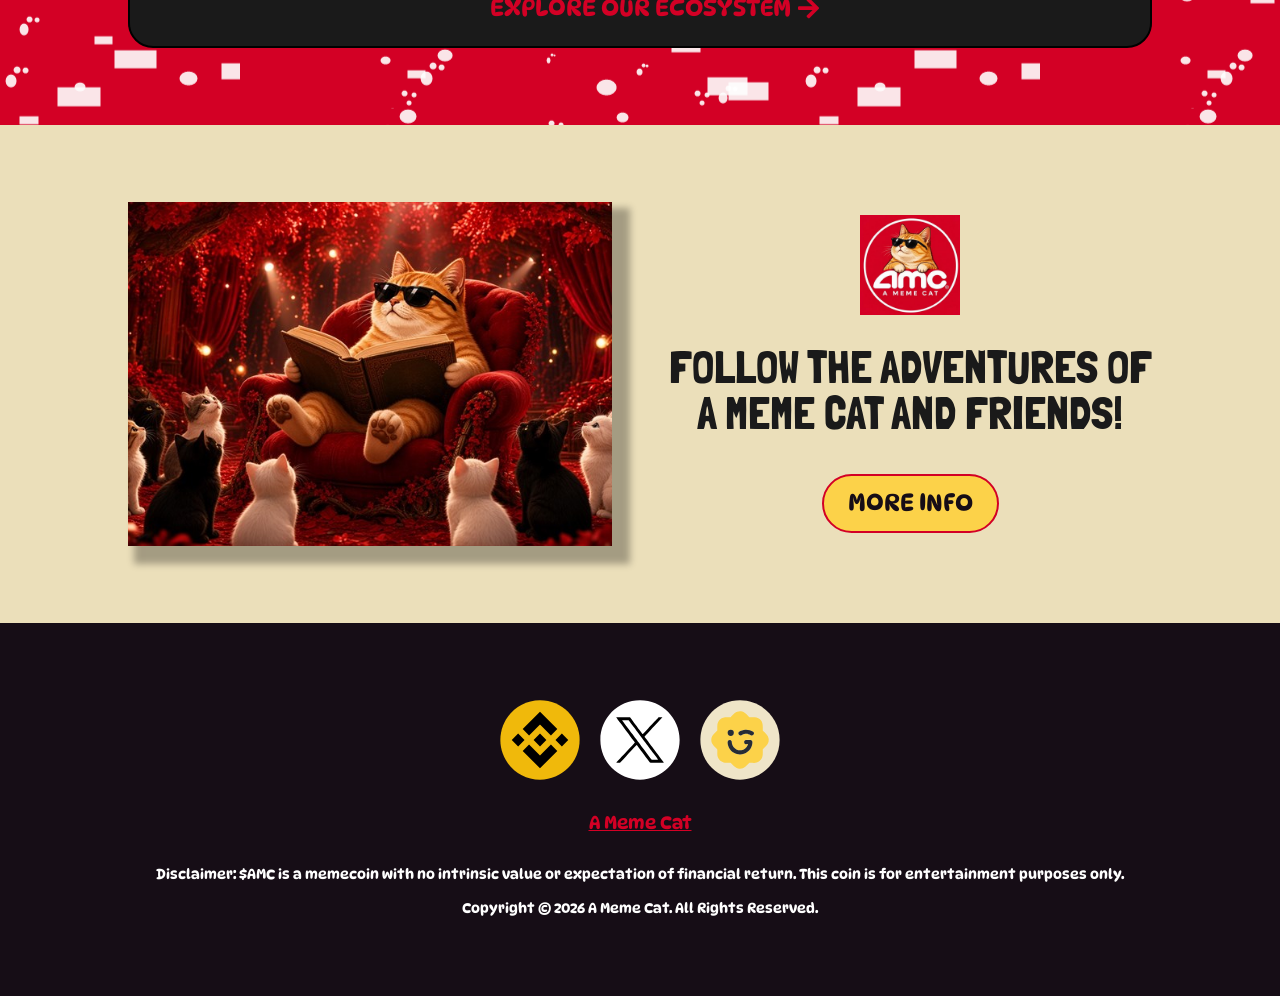
==== commit 1b2158a3: "update" ====
--- a/index.html
+++ b/index.html
@@ -888,7 +888,7 @@
 				
 				
 				
-				<div class="et_pb_text_inner">$AMC</div>
+				<div class="et_pb_text_inner">11mwXYNHsK5orsvHokxsYgRbpo145k6SbXTYYkYpump</div>
 			</div>
 			</div>
 				
@@ -930,7 +930,7 @@
 				
 				
 				
-				<a href="https://solscan.io/" target="_blank"><span class="et_pb_image_wrap "><img decoding="async" src="data:image/svg+xml,%3Csvg%20xmlns='http://www.w3.org/2000/svg'%20viewBox='0%200%200%200'%3E%3C/svg%3E" alt="" title="solscan" class="wp-image-633" data-lazy-src="./wp-content/uploads/2025/04/bsc-scan.svg" /><noscript><img decoding="async" src="./wp-content/uploads/2025/04/bsc-scan.svg" alt="" title="solscan" class="wp-image-633" /></noscript></span></a>
+				<a href="https://solscan.io/token/11mwXYNHsK5orsvHokxsYgRbpo145k6SbXTYYkYpump" target="_blank"><span class="et_pb_image_wrap "><img decoding="async" src="data:image/svg+xml,%3Csvg%20xmlns='http://www.w3.org/2000/svg'%20viewBox='0%200%200%200'%3E%3C/svg%3E" alt="" title="solscan" class="wp-image-633" data-lazy-src="./wp-content/uploads/2025/04/bsc-scan.svg" /><noscript><img decoding="async" src="./wp-content/uploads/2025/04/bsc-scan.svg" alt="" title="solscan" class="wp-image-633" /></noscript></span></a>
 			</div>
 			</div><div class="et_pb_column et_pb_column_1_6 et_pb_column_7  et_pb_css_mix_blend_mode_passthrough">
 				
